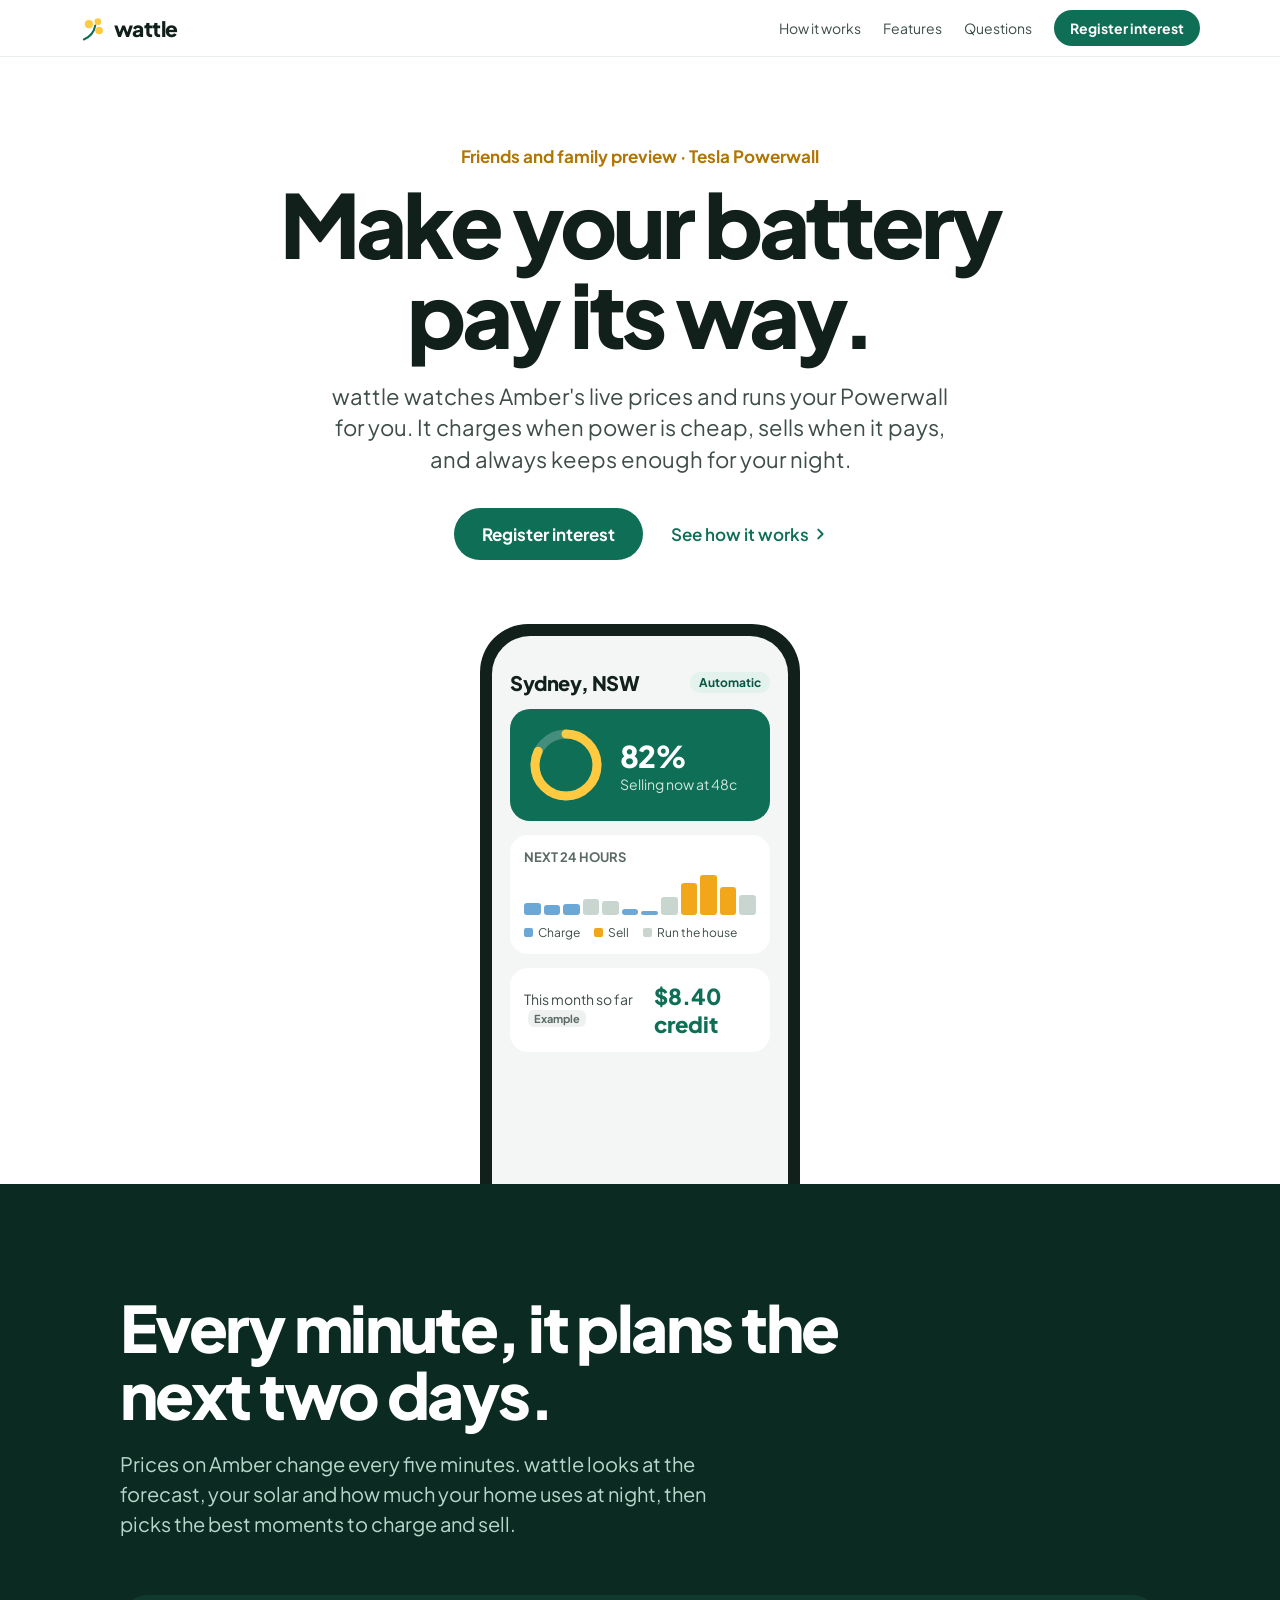
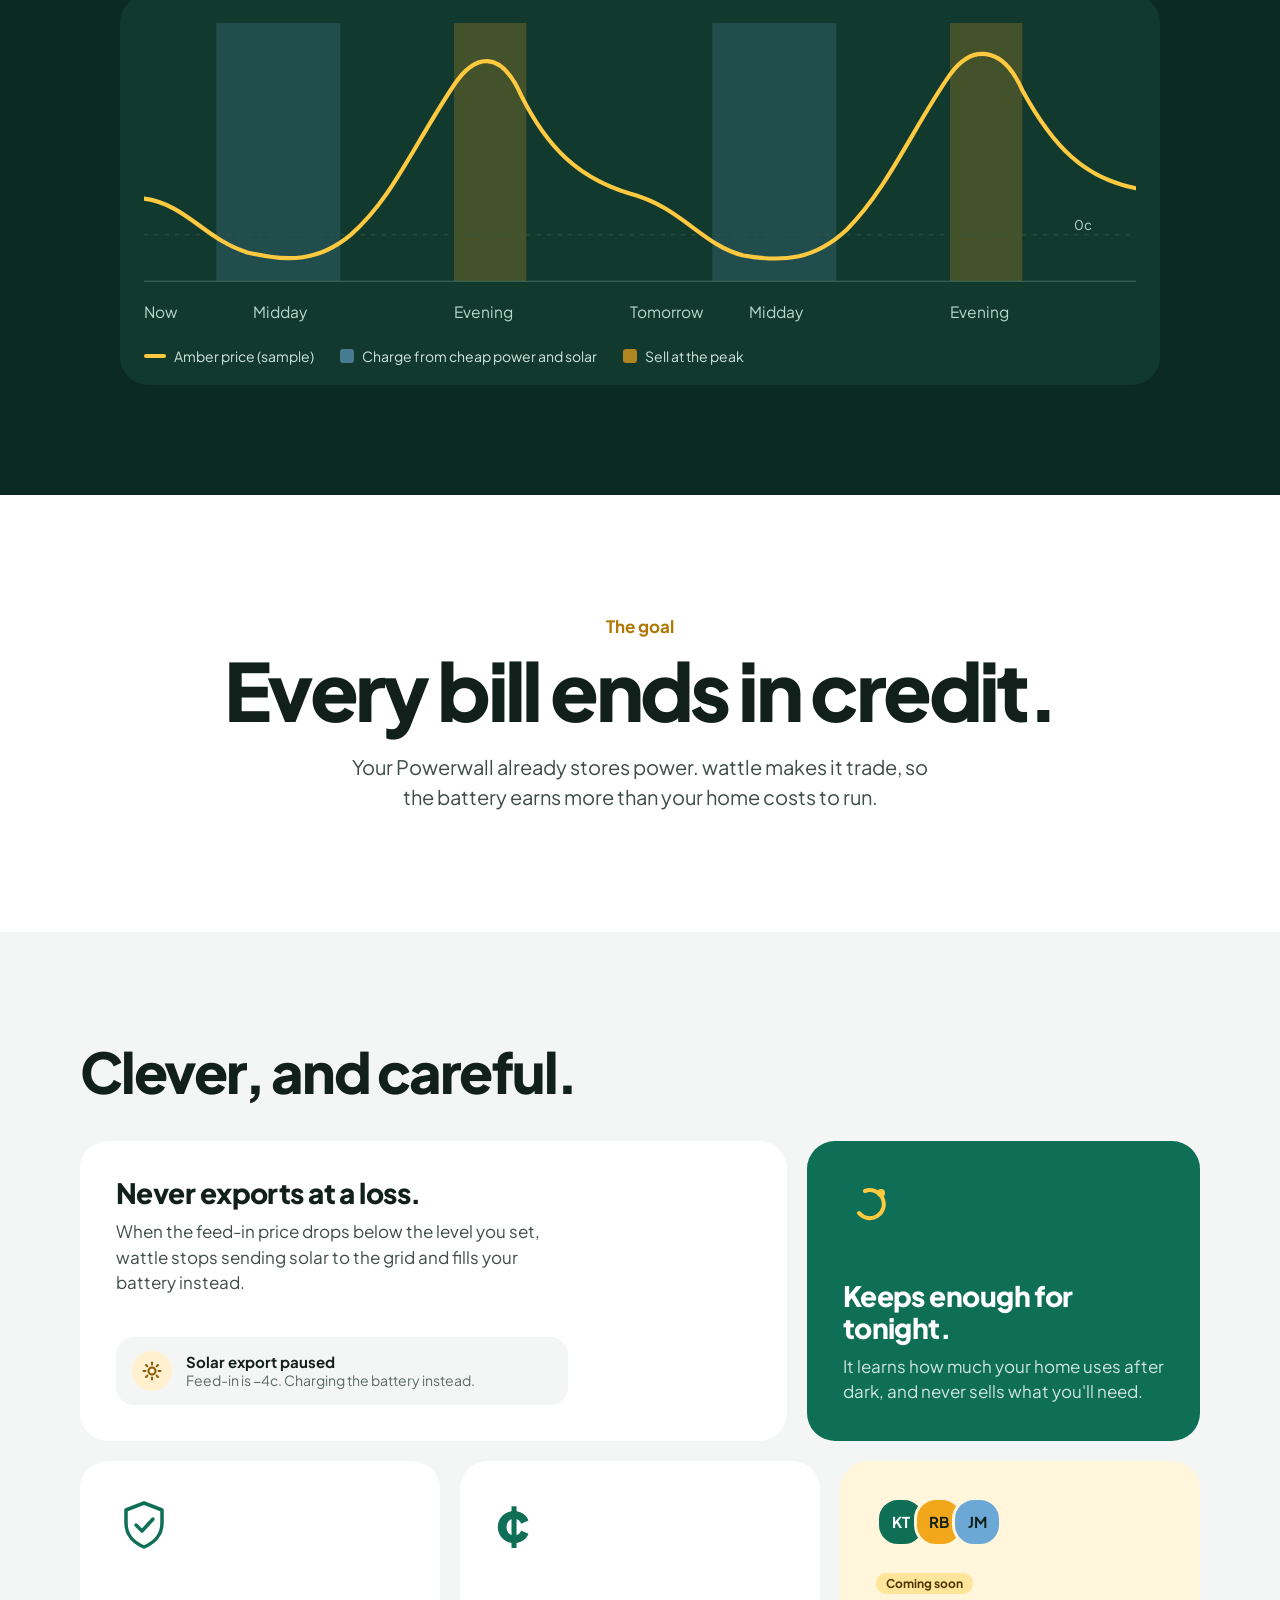
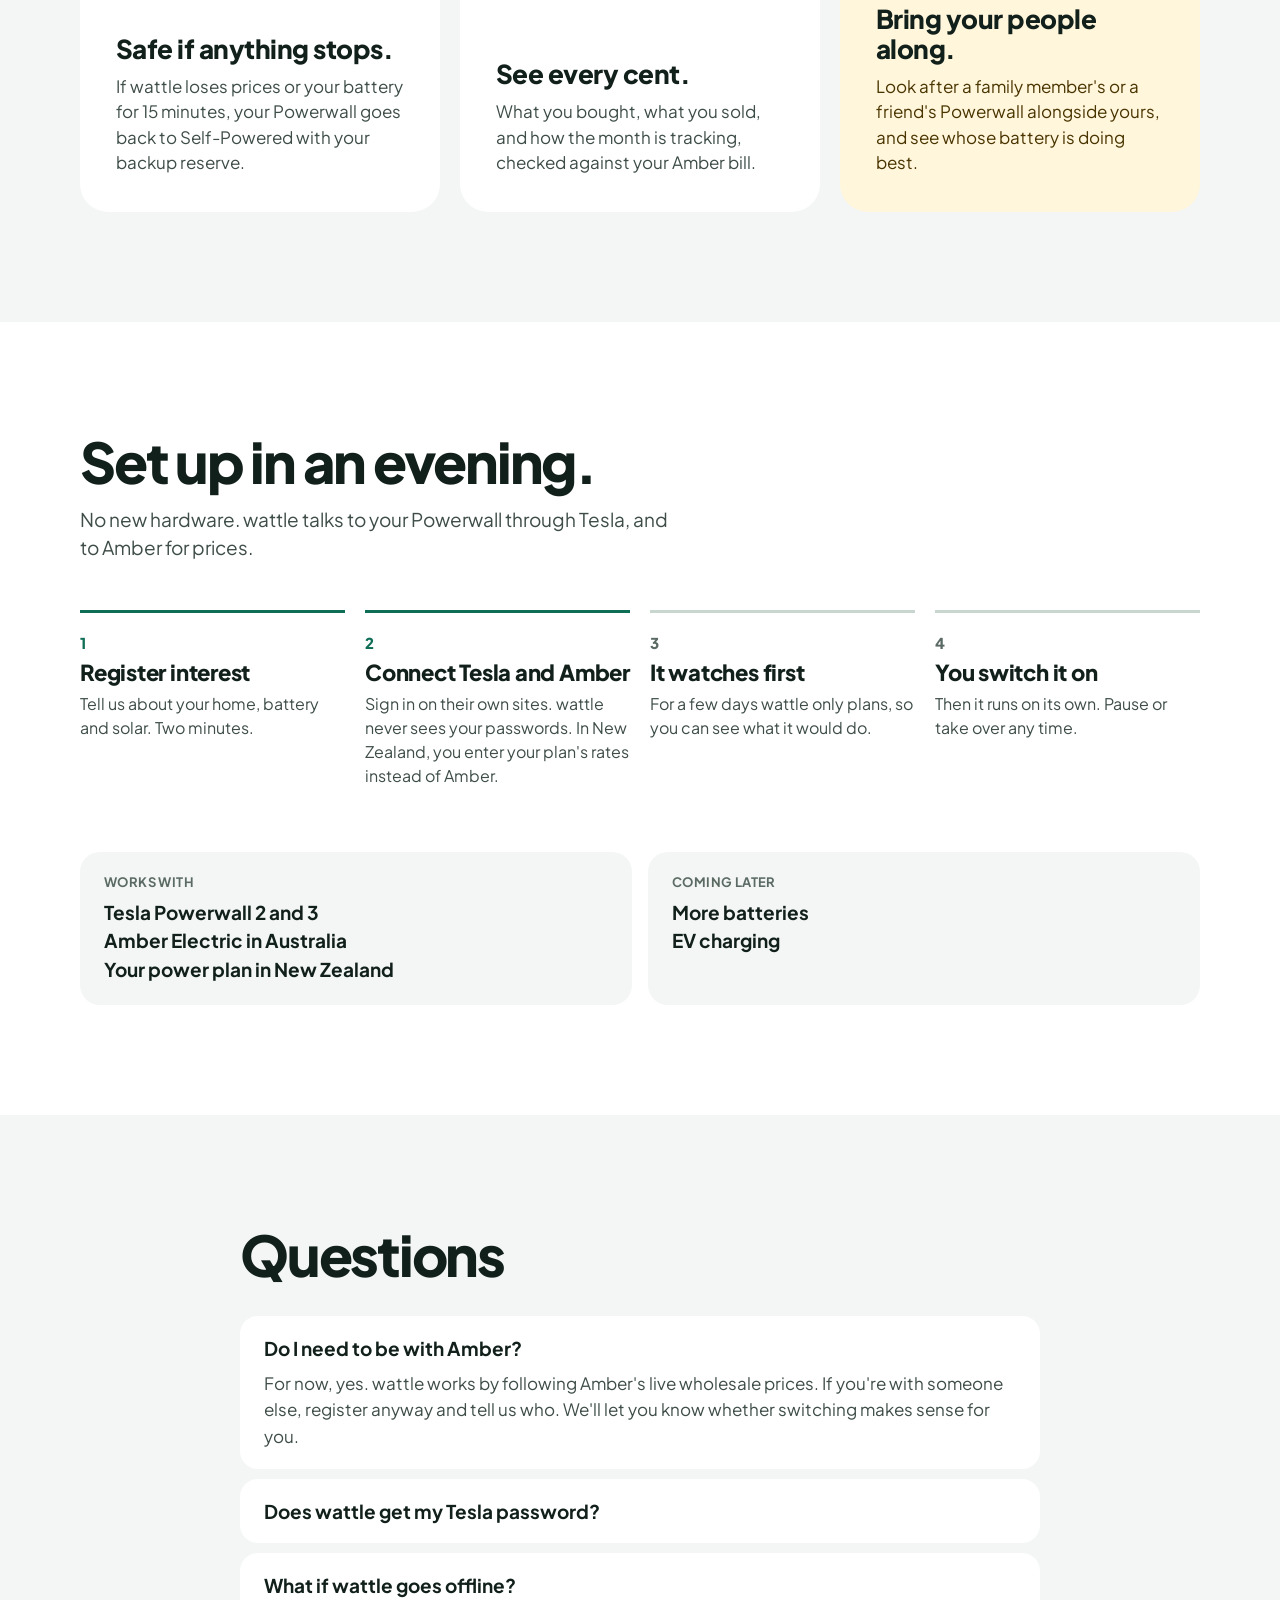
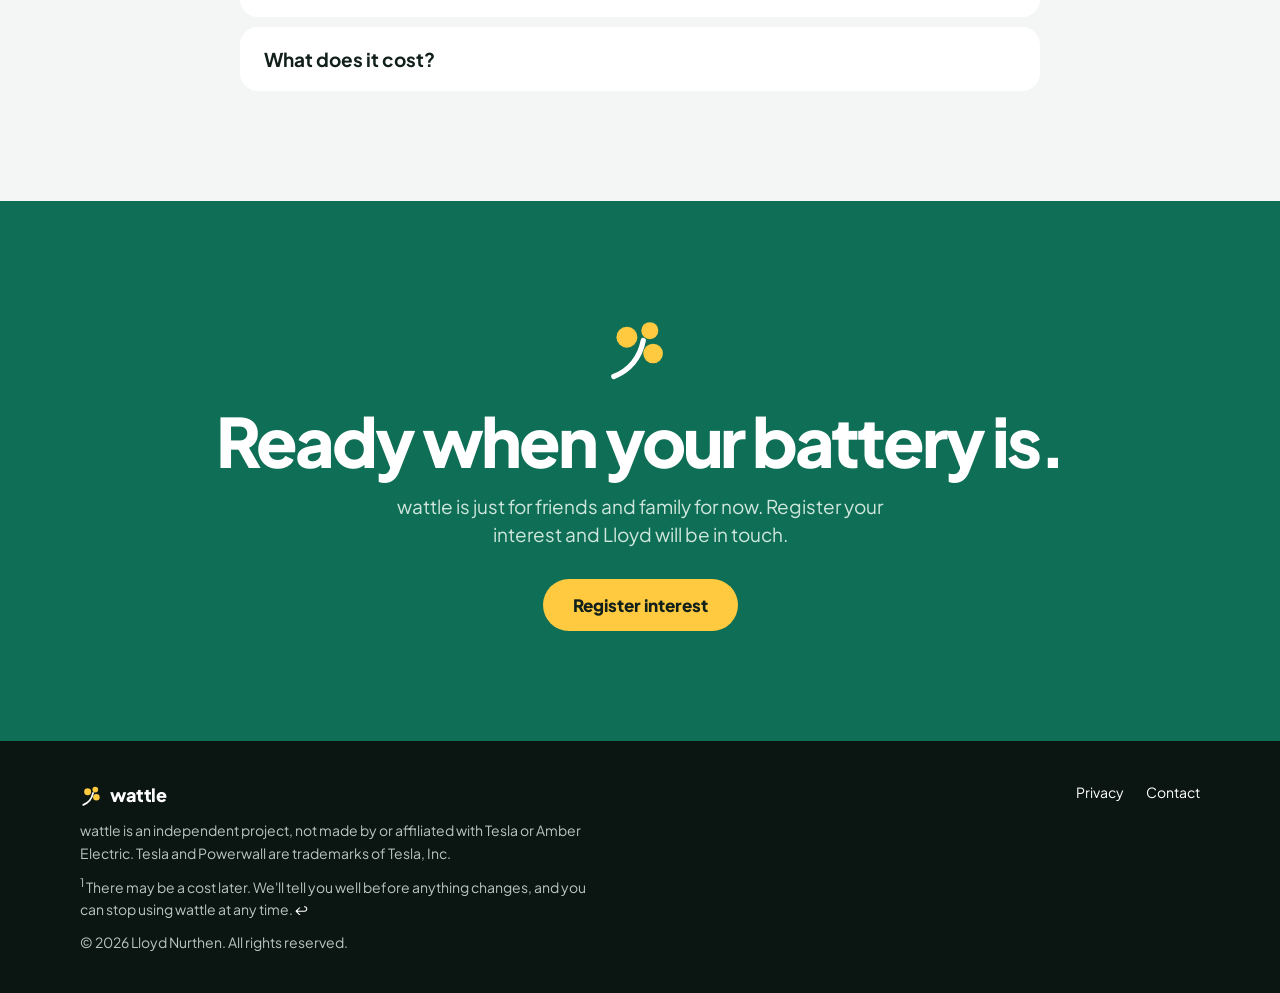
==== index.html @ fff37d6b "Home page: logo and Register interest on one line on phones The section links hide under 640px wide " ====
<!doctype html>
<html lang="en-AU">
<head>
<meta charset="utf-8">
<meta name="viewport" content="width=device-width, initial-scale=1">
<title>wattle: make your battery pay its way</title>
<meta name="description" content="wattle runs your Tesla Powerwall against Amber's live prices: charging when power is cheap, selling when it pays, and keeping enough for your night. Free for friends and family while it's new.">
<meta property="og:title" content="wattle: make your battery pay its way">
<meta property="og:description" content="Runs your Powerwall against Amber's live prices, so every bill ends in credit.">
<meta property="og:url" content="https://wattle.nurthen.au/">
<link rel="icon" href="data:image/svg+xml,%3Csvg xmlns='http://www.w3.org/2000/svg' viewBox='0 0 22 22'%3E%3Ccircle cx='7' cy='8' r='3.2' fill='%23FFC940'/%3E%3Ccircle cx='14' cy='6' r='2.6' fill='%23FFC940'/%3E%3Ccircle cx='15' cy='13' r='3' fill='%23FFC940'/%3E%3Cpath d='M3 20C8 18 11 14 12 9' fill='none' stroke='%230F6E56' stroke-width='1.6' stroke-linecap='round'/%3E%3C/svg%3E">
<link rel="preconnect" href="https://fonts.googleapis.com">
<link href="https://fonts.googleapis.com/css2?family=Plus+Jakarta+Sans:wght@400;500;600;700;800&display=swap" rel="stylesheet">
<style>
  body { margin: 0; }
  a { color: #0F6E56; } a:hover { color: #0A5543; }
  a:focus-visible, summary:focus-visible { outline: 3px solid #9FD3BF; outline-offset: 2px; }
  summary { cursor: pointer; list-style: none; }
  summary::-webkit-details-marker { display: none; }
  html { scroll-behavior: smooth; }
  /* Phones: logo and the button on one line; the section links are on the page anyway. */
  @media (max-width: 640px) { .navlink { display: none; } }
</style>
</head>
<body>
<div style="width: 100%; background: #FFFFFF; color: #12201B; font-family: 'Plus Jakarta Sans', system-ui, sans-serif">

  <nav aria-label="Main" style="background: rgba(255,255,255,0.92); border-bottom: 1px solid #E8EEEB">
    <div style="max-width: 1120px; margin: 0 auto; padding: 0 24px; min-height: 56px; display: flex; align-items: center; justify-content: space-between; gap: 8px 24px">
      <a href="#top" style="display: flex; align-items: center; gap: 6px; text-decoration: none; color: #12201B">
        <svg aria-hidden="true" width="28" height="28" viewBox="0 0 22 22"><circle cx="7" cy="8" r="3.2" fill="#FFC940"/><circle cx="14" cy="6" r="2.6" fill="#FFC940"/><circle cx="15" cy="13" r="3" fill="#FFC940"/><path d="M3 20C8 18 11 14 12 9" fill="none" stroke="#0F6E56" stroke-width="1.6" stroke-linecap="round"/></svg>
        <span style="font-size: 21px; font-weight: 800; letter-spacing: -0.6px">wattle</span>
      </a>
      <div style="display: flex; align-items: center; gap: 4px 22px; font-size: 14px">
        <a class="navlink" href="#how" style="color: #3E4D47; text-decoration: none; padding: 12px 0">How it works</a>
        <a class="navlink" href="#features" style="color: #3E4D47; text-decoration: none; padding: 12px 0">Features</a>
        <a class="navlink" href="#faq" style="color: #3E4D47; text-decoration: none; padding: 12px 0">Questions</a>
        <a href="/register/" style="background: #0F6E56; color: #FFFFFF; text-decoration: none; font-weight: 700; border-radius: 18px; padding: 9px 16px; white-space: nowrap">Register interest</a>
      </div>
    </div>
  </nav>

  <section id="top" style="padding: 88px 24px 0; text-align: center; overflow: hidden; background: #FFFFFF">
    <div style="max-width: 900px; margin: 0 auto">
      <div style="font-size: 17px; font-weight: 700; color: #B07600">Friends and family preview · Tesla Powerwall</div>
      <h1 style="margin: 12px 0 0; font-size: clamp(44px, 8vw, 88px); line-height: 1.02; font-weight: 800; letter-spacing: -0.045em">Make your battery<br>pay its way.</h1>
      <p style="margin: 22px auto 0; max-width: 640px; font-size: clamp(18px, 2.2vw, 22px); line-height: 1.45; color: #3E4D47">wattle watches Amber's live prices and runs your Powerwall for you. It charges when power is cheap, sells when it pays, and always keeps enough for your night.</p>
      <div style="display: flex; justify-content: center; align-items: center; gap: 12px 28px; flex-wrap: wrap; margin-top: 32px">
        <a href="/register/" style="background: #0F6E56; color: #FFFFFF; text-decoration: none; font-weight: 700; font-size: 17px; border-radius: 26px; padding: 15px 28px">Register interest</a>
        <a href="#how" style="font-size: 17px; font-weight: 600; text-decoration: none; display: flex; align-items: center; gap: 4px; padding: 12px 0">See how it works <svg aria-hidden="true" width="14" height="14" viewBox="0 0 16 16" fill="none" stroke="currentColor" stroke-width="2.2" stroke-linecap="round" stroke-linejoin="round"><path d="M6 3l5 5-5 5"></path></svg></a>
      </div>
    </div>

    <div style="display: flex; justify-content: center; margin-top: 64px">
      <div style="width: 320px; max-width: 86vw; height: 560px; border-radius: 48px 48px 0 0; background: #12201B; padding: 12px 12px 0; box-sizing: border-box">
        <div style="height: 100%; border-radius: 38px 38px 0 0; background: #F3F6F4; padding: 34px 18px 0; box-sizing: border-box; display: flex; flex-direction: column; gap: 14px; text-align: left; overflow: hidden">
          <div style="display: flex; justify-content: space-between; align-items: center">
            <div style="font-size: 20px; font-weight: 800; letter-spacing: -0.4px">Sydney, NSW</div>
            <div style="font-size: 12px; font-weight: 700; color: #0A5543; background: #E3F2EC; border-radius: 10px; padding: 3px 9px">Automatic</div>
          </div>
          <div style="background: #0F6E56; color: #FFFFFF; border-radius: 20px; padding: 18px; display: flex; align-items: center; gap: 16px">
            <svg aria-hidden="true" width="76" height="76" viewBox="0 0 76 76"><circle cx="38" cy="38" r="31" fill="none" stroke="rgba(255,255,255,0.22)" stroke-width="9"></circle><circle cx="38" cy="38" r="31" fill="none" stroke="#FFC940" stroke-width="9" stroke-linecap="round" stroke-dasharray="160 195" transform="rotate(-90 38 38)"></circle></svg>
            <div>
              <div style="font-size: 30px; font-weight: 800; letter-spacing: -0.8px">82%</div>
              <div style="font-size: 14px; color: #CFE6DC">Selling now at 48c</div>
            </div>
          </div>
          <div style="background: #FFFFFF; border-radius: 18px; padding: 14px">
            <div style="font-size: 13px; font-weight: 700; color: #5B6B64">NEXT 24 HOURS</div>
            <div style="display: flex; gap: 3px; margin-top: 10px; height: 40px; align-items: flex-end">
              <div style="flex: 1; height: 30%; background: #6BA8D6; border-radius: 3px"></div><div style="flex: 1; height: 25%; background: #6BA8D6; border-radius: 3px"></div><div style="flex: 1; height: 28%; background: #6BA8D6; border-radius: 3px"></div><div style="flex: 1; height: 40%; background: #C9D6D0; border-radius: 3px"></div><div style="flex: 1; height: 35%; background: #C9D6D0; border-radius: 3px"></div><div style="flex: 1; height: 15%; background: #6BA8D6; border-radius: 3px"></div><div style="flex: 1; height: 10%; background: #6BA8D6; border-radius: 3px"></div><div style="flex: 1; height: 45%; background: #C9D6D0; border-radius: 3px"></div><div style="flex: 1; height: 80%; background: #F2A71B; border-radius: 3px"></div><div style="flex: 1; height: 100%; background: #F2A71B; border-radius: 3px"></div><div style="flex: 1; height: 70%; background: #F2A71B; border-radius: 3px"></div><div style="flex: 1; height: 50%; background: #C9D6D0; border-radius: 3px"></div>
            </div>
            <div style="display: flex; gap: 14px; margin-top: 10px; font-size: 12px; color: #3E4D47">
              <div style="display: flex; align-items: center; gap: 5px"><div style="width: 9px; height: 9px; border-radius: 2px; background: #6BA8D6"></div>Charge</div>
              <div style="display: flex; align-items: center; gap: 5px"><div style="width: 9px; height: 9px; border-radius: 2px; background: #F2A71B"></div>Sell</div>
              <div style="display: flex; align-items: center; gap: 5px"><div style="width: 9px; height: 9px; border-radius: 2px; background: #C9D6D0"></div>Run the house</div>
            </div>
          </div>
          <div style="background: #FFFFFF; border-radius: 18px; padding: 14px; display: flex; justify-content: space-between; align-items: baseline">
            <div style="font-size: 14px; color: #3E4D47">This month so far <span style="font-size: 11px; font-weight: 700; color: #5B6B64; background: #EEF1F0; border-radius: 6px; padding: 2px 6px; margin-left: 4px">Example</span></div>
            <div style="font-size: 22px; font-weight: 800; color: #0F6E56">$8.40 credit</div>
          </div>
        </div>
      </div>
    </div>
  </section>

  <section style="background: #0B2B22; color: #FFFFFF; padding: 110px 24px">
    <div style="max-width: 1040px; margin: 0 auto">
      <h2 style="margin: 0; font-size: clamp(36px, 5.5vw, 64px); line-height: 1.05; font-weight: 800; letter-spacing: -0.04em; max-width: 760px">Every minute, it plans the next two days.</h2>
      <p style="margin: 20px 0 0; max-width: 620px; font-size: 20px; line-height: 1.5; color: #B9D6CA">Prices on Amber change every five minutes. wattle looks at the forecast, your solar and how much your home uses at night, then picks the best moments to charge and sell.</p>
      <div style="margin-top: 56px; background: #12392E; border-radius: 28px; padding: 28px 24px 20px">
        <svg role="img" aria-label="Sample price forecast over two days, with charging when prices are low around midday and selling in the evening peaks" viewBox="0 0 960 300" width="100%" style="display: block">
          <rect x="70" y="0" width="120" height="250" fill="#6BA8D6" opacity="0.18"></rect>
          <rect x="550" y="0" width="120" height="250" fill="#6BA8D6" opacity="0.18"></rect>
          <rect x="300" y="0" width="70" height="250" fill="#F2A71B" opacity="0.22"></rect>
          <rect x="780" y="0" width="70" height="250" fill="#F2A71B" opacity="0.22"></rect>
          <line x1="0" y1="250" x2="960" y2="250" stroke="#3F6B5C" stroke-width="1"></line>
          <line x1="0" y1="205" x2="960" y2="205" stroke="#2C5446" stroke-width="1" stroke-dasharray="4 6"></line>
          <path d="M0 170 C40 175 60 210 100 222 C140 232 170 230 200 205 C240 170 260 120 300 60 C320 30 345 25 365 70 C390 120 420 150 470 165 C520 178 540 215 580 225 C620 232 650 228 680 200 C720 160 745 100 780 50 C800 22 830 20 850 65 C880 120 910 150 960 160" fill="none" stroke="#FFC940" stroke-width="4" stroke-linecap="round"></path>
          <text x="0" y="285" fill="#B9D6CA" font-size="15" font-family="Plus Jakarta Sans, sans-serif">Now</text>
          <text x="105" y="285" fill="#B9D6CA" font-size="15" font-family="Plus Jakarta Sans, sans-serif">Midday</text>
          <text x="300" y="285" fill="#B9D6CA" font-size="15" font-family="Plus Jakarta Sans, sans-serif">Evening</text>
          <text x="470" y="285" fill="#B9D6CA" font-size="15" font-family="Plus Jakarta Sans, sans-serif">Tomorrow</text>
          <text x="585" y="285" fill="#B9D6CA" font-size="15" font-family="Plus Jakarta Sans, sans-serif">Midday</text>
          <text x="780" y="285" fill="#B9D6CA" font-size="15" font-family="Plus Jakarta Sans, sans-serif">Evening</text>
          <text x="900" y="200" fill="#B9D6CA" font-size="13" font-family="Plus Jakarta Sans, sans-serif">0c</text>
        </svg>
        <div style="display: flex; gap: 10px 26px; flex-wrap: wrap; margin-top: 14px; font-size: 14px; color: #CFE6DC">
          <div style="display: flex; align-items: center; gap: 8px"><div style="width: 22px; height: 4px; border-radius: 2px; background: #FFC940"></div>Amber price (sample)</div>
          <div style="display: flex; align-items: center; gap: 8px"><div style="width: 14px; height: 14px; border-radius: 3px; background: #6BA8D6; opacity: 0.6"></div>Charge from cheap power and solar</div>
          <div style="display: flex; align-items: center; gap: 8px"><div style="width: 14px; height: 14px; border-radius: 3px; background: #F2A71B; opacity: 0.7"></div>Sell at the peak</div>
        </div>
      </div>
    </div>
  </section>

  <section style="padding: 120px 24px; text-align: center; background: #FFFFFF">
    <div style="max-width: 860px; margin: 0 auto">
      <div style="font-size: 17px; font-weight: 700; color: #B07600">The goal</div>
      <h2 style="margin: 12px 0 0; font-size: clamp(40px, 7vw, 80px); line-height: 1.02; font-weight: 800; letter-spacing: -0.045em">Every bill ends in credit.</h2>
      <p style="margin: 22px auto 0; max-width: 600px; font-size: 20px; line-height: 1.5; color: #3E4D47">Your Powerwall already stores power. wattle makes it trade, so the battery earns more than your home costs to run.</p>
    </div>
  </section>

  <section id="features" style="background: #F3F6F4; padding: 110px 24px">
    <div style="max-width: 1120px; margin: 0 auto">
      <h2 style="margin: 0 0 40px; font-size: clamp(34px, 5vw, 56px); line-height: 1.05; font-weight: 800; letter-spacing: -0.04em">Clever, and careful.</h2>
      <div style="display: flex; flex-wrap: wrap; gap: 20px">

        <div style="flex: 2 1 520px; background: #FFFFFF; border-radius: 28px; padding: 36px; min-height: 300px; box-sizing: border-box; display: flex; flex-direction: column; justify-content: space-between; gap: 24px">
          <div>
            <h3 style="margin: 0; font-size: 28px; line-height: 1.15; font-weight: 800; letter-spacing: -0.02em">Never exports at a loss.</h3>
            <p style="margin: 10px 0 0; font-size: 17px; line-height: 1.5; color: #3E4D47; max-width: 460px">When the feed-in price drops below the level you set, wattle stops sending solar to the grid and fills your battery instead.</p>
          </div>
          <div style="display: flex; align-items: center; gap: 14px; background: #F3F6F4; border-radius: 18px; padding: 14px 16px; max-width: 420px">
            <div style="width: 40px; height: 40px; border-radius: 20px; background: #FFF1CF; display: flex; align-items: center; justify-content: center; flex: 0 0 auto"><svg aria-hidden="true" width="20" height="20" viewBox="0 0 20 20" fill="none" stroke="#8A5A00" stroke-width="2" stroke-linecap="round"><circle cx="10" cy="10" r="3.5"></circle><path d="M10 1.5v2M10 16.5v2M1.5 10h2M16.5 10h2M4 4l1.4 1.4M14.6 14.6L16 16M4 16l1.4-1.4M14.6 5.4L16 4"></path></svg></div>
            <div><div style="font-size: 15px; font-weight: 700">Solar export paused</div><div style="font-size: 14px; color: #5B6B64">Feed-in is −4c. Charging the battery instead.</div></div>
          </div>
        </div>

        <div style="flex: 1 1 300px; background: #0F6E56; color: #FFFFFF; border-radius: 28px; padding: 36px; min-height: 300px; box-sizing: border-box; display: flex; flex-direction: column; justify-content: space-between; gap: 24px">
          <svg aria-hidden="true" width="56" height="56" viewBox="0 0 56 56" fill="none"><path d="M16 36a14 14 0 1 0 6-22" stroke="#FFC940" stroke-width="4" stroke-linecap="round"></path><circle cx="38" cy="16" r="4" fill="#FFC940"></circle></svg>
          <div>
            <h3 style="margin: 0; font-size: 28px; line-height: 1.15; font-weight: 800; letter-spacing: -0.02em">Keeps enough for tonight.</h3>
            <p style="margin: 10px 0 0; font-size: 17px; line-height: 1.5; color: #CFE6DC">It learns how much your home uses after dark, and never sells what you'll need.</p>
          </div>
        </div>

        <div style="flex: 1 1 300px; background: #FFFFFF; border-radius: 28px; padding: 36px; min-height: 280px; box-sizing: border-box; display: flex; flex-direction: column; justify-content: space-between; gap: 24px">
          <svg aria-hidden="true" width="56" height="56" viewBox="0 0 56 56" fill="none" stroke="#0F6E56" stroke-width="3.5" stroke-linecap="round" stroke-linejoin="round"><path d="M28 6l18 7v13c0 12-8 20-18 24C18 46 10 38 10 26V13z"></path><path d="M20 28l6 6 11-12"></path></svg>
          <div>
            <h3 style="margin: 0; font-size: 26px; line-height: 1.15; font-weight: 800; letter-spacing: -0.02em">Safe if anything stops.</h3>
            <p style="margin: 10px 0 0; font-size: 17px; line-height: 1.5; color: #3E4D47">If wattle loses prices or your battery for 15 minutes, your Powerwall goes back to Self-Powered with your backup reserve.</p>
          </div>
        </div>

        <div style="flex: 1 1 300px; background: #FFFFFF; border-radius: 28px; padding: 36px; min-height: 280px; box-sizing: border-box; display: flex; flex-direction: column; justify-content: space-between; gap: 24px">
          <div style="font-size: 56px; line-height: 1; font-weight: 800; letter-spacing: -0.04em; color: #0F6E56">¢</div>
          <div>
            <h3 style="margin: 0; font-size: 26px; line-height: 1.15; font-weight: 800; letter-spacing: -0.02em">See every cent.</h3>
            <p style="margin: 10px 0 0; font-size: 17px; line-height: 1.5; color: #3E4D47">What you bought, what you sold, and how the month is tracking, checked against your Amber bill.</p>
          </div>
        </div>

        <div style="flex: 1 1 300px; background: #FFF6DC; border-radius: 28px; padding: 36px; min-height: 280px; box-sizing: border-box; display: flex; flex-direction: column; justify-content: space-between; gap: 24px">
          <div style="display: flex">
            <div style="width: 44px; height: 44px; border-radius: 22px; background: #0F6E56; color: #FFFFFF; display: flex; align-items: center; justify-content: center; font-size: 15px; font-weight: 700; border: 3px solid #FFF6DC">KT</div>
            <div style="width: 44px; height: 44px; border-radius: 22px; background: #F2A71B; color: #12201B; display: flex; align-items: center; justify-content: center; font-size: 15px; font-weight: 700; border: 3px solid #FFF6DC; margin-left: -12px">RB</div>
            <div style="width: 44px; height: 44px; border-radius: 22px; background: #6BA8D6; color: #12201B; display: flex; align-items: center; justify-content: center; font-size: 15px; font-weight: 700; border: 3px solid #FFF6DC; margin-left: -12px">JM</div>
          </div>
          <div>
            <div style="display: inline-block; font-size: 12px; font-weight: 700; color: #4A3500; background: #FFE59A; border-radius: 10px; padding: 3px 10px; margin-bottom: 10px">Coming soon</div>
            <h3 style="margin: 0; font-size: 26px; line-height: 1.15; font-weight: 800; letter-spacing: -0.02em">Bring your people along.</h3>
            <p style="margin: 10px 0 0; font-size: 17px; line-height: 1.5; color: #4A3500">Look after a family member's or a friend's Powerwall alongside yours, and see whose battery is doing best.</p>
          </div>
        </div>
      </div>
    </div>
  </section>

  <section id="how" style="background: #FFFFFF; padding: 110px 24px">
    <div style="max-width: 1120px; margin: 0 auto">
      <h2 style="margin: 0; font-size: clamp(34px, 5vw, 56px); line-height: 1.05; font-weight: 800; letter-spacing: -0.04em">Set up in an evening.</h2>
      <p style="margin: 14px 0 0; max-width: 600px; font-size: 19px; line-height: 1.5; color: #3E4D47">No new hardware. wattle talks to your Powerwall through Tesla, and to Amber for prices.</p>
      <ol style="list-style: none; margin: 48px 0 0; padding: 0; display: flex; flex-wrap: wrap; gap: 20px">
        <li style="flex: 1 1 240px; border-top: 3px solid #0F6E56; padding-top: 20px">
          <div style="font-size: 15px; font-weight: 800; color: #0F6E56">1</div>
          <div style="font-size: 22px; font-weight: 800; margin-top: 6px; letter-spacing: -0.01em">Register interest</div>
          <div style="font-size: 16px; line-height: 1.5; color: #3E4D47; margin-top: 6px">Tell us about your home, battery and solar. Two minutes.</div>
        </li>
        <li style="flex: 1 1 240px; border-top: 3px solid #0F6E56; padding-top: 20px">
          <div style="font-size: 15px; font-weight: 800; color: #0F6E56">2</div>
          <div style="font-size: 22px; font-weight: 800; margin-top: 6px; letter-spacing: -0.01em">Connect Tesla and Amber</div>
          <div style="font-size: 16px; line-height: 1.5; color: #3E4D47; margin-top: 6px">Sign in on their own sites. wattle never sees your passwords. In New Zealand, you enter your plan's rates instead of Amber.</div>
        </li>
        <li style="flex: 1 1 240px; border-top: 3px solid #C9D6D0; padding-top: 20px">
          <div style="font-size: 15px; font-weight: 800; color: #5B6B64">3</div>
          <div style="font-size: 22px; font-weight: 800; margin-top: 6px; letter-spacing: -0.01em">It watches first</div>
          <div style="font-size: 16px; line-height: 1.5; color: #3E4D47; margin-top: 6px">For a few days wattle only plans, so you can see what it would do.</div>
        </li>
        <li style="flex: 1 1 240px; border-top: 3px solid #C9D6D0; padding-top: 20px">
          <div style="font-size: 15px; font-weight: 800; color: #5B6B64">4</div>
          <div style="font-size: 22px; font-weight: 800; margin-top: 6px; letter-spacing: -0.01em">You switch it on</div>
          <div style="font-size: 16px; line-height: 1.5; color: #3E4D47; margin-top: 6px">Then it runs on its own. Pause or take over any time.</div>
        </li>
      </ol>

      <div style="display: flex; flex-wrap: wrap; gap: 16px; margin-top: 64px">
        <div style="flex: 1 1 300px; background: #F3F6F4; border-radius: 20px; padding: 22px 24px">
          <div style="font-size: 13px; font-weight: 700; color: #5B6B64; letter-spacing: 0.4px">WORKS WITH</div>
          <div style="font-size: 19px; font-weight: 700; margin-top: 8px; line-height: 1.5">Tesla Powerwall 2 and 3<br>Amber Electric in Australia<br>Your power plan in New Zealand</div>
        </div>
        <div style="flex: 1 1 300px; background: #F3F6F4; border-radius: 20px; padding: 22px 24px">
          <div style="font-size: 13px; font-weight: 700; color: #5B6B64; letter-spacing: 0.4px">COMING LATER</div>
          <div style="font-size: 19px; font-weight: 700; margin-top: 8px; line-height: 1.5">More batteries<br>EV charging</div>
        </div>
      </div>
    </div>
  </section>

  <section id="faq" style="background: #F3F6F4; padding: 110px 24px">
    <div style="max-width: 800px; margin: 0 auto">
      <h2 style="margin: 0 0 32px; font-size: clamp(34px, 5vw, 56px); line-height: 1.05; font-weight: 800; letter-spacing: -0.04em">Questions</h2>
      <div style="display: flex; flex-direction: column; gap: 10px">
        <details open style="background: #FFFFFF; border-radius: 18px; padding: 20px 24px">
          <summary style="font-size: 19px; font-weight: 700">Do I need to be with Amber?</summary>
          <p style="margin: 10px 0 0; font-size: 17px; line-height: 1.55; color: #3E4D47">For now, yes. wattle works by following Amber's live wholesale prices. If you're with someone else, register anyway and tell us who. We'll let you know whether switching makes sense for you.</p>
        </details>
        <details style="background: #FFFFFF; border-radius: 18px; padding: 20px 24px">
          <summary style="font-size: 19px; font-weight: 700">Does wattle get my Tesla password?</summary>
          <p style="margin: 10px 0 0; font-size: 17px; line-height: 1.55; color: #3E4D47">No. You sign in on Tesla's own website and Tesla gives wattle permission for your energy products only. You can take it away any time in your Tesla account.</p>
        </details>
        <details style="background: #FFFFFF; border-radius: 18px; padding: 20px 24px">
          <summary style="font-size: 19px; font-weight: 700">What if wattle goes offline?</summary>
          <p style="margin: 10px 0 0; font-size: 17px; line-height: 1.55; color: #3E4D47">Your Powerwall goes back to Self-Powered with your backup reserve, just as it was before wattle.</p>
        </details>
        <details style="background: #FFFFFF; border-radius: 18px; padding: 20px 24px">
          <summary style="font-size: 19px; font-weight: 700">What does it cost?</summary>
          <p style="margin: 10px 0 0; font-size: 17px; line-height: 1.55; color: #3E4D47">Nothing. wattle is free for friends and family while it's new.<a href="#fn-cost" id="fn-cost-ref" aria-label="Footnote 1" style="text-decoration: none; font-weight: 700"><sup>1</sup></a></p>
        </details>
      </div>
    </div>
  </section>

  <section style="background: #0F6E56; color: #FFFFFF; padding: 110px 24px; text-align: center">
    <svg aria-hidden="true" width="72" height="72" viewBox="0 0 22 22"><circle cx="7" cy="8" r="3.2" fill="#FFC940"/><circle cx="14" cy="6" r="2.6" fill="#FFC940"/><circle cx="15" cy="13" r="3" fill="#FFC940"/><path d="M3 20C8 18 11 14 12 9" fill="none" stroke="#FFFFFF" stroke-width="1.6" stroke-linecap="round"/></svg>
    <h2 style="margin: 18px 0 0; font-size: clamp(36px, 6vw, 68px); line-height: 1.04; font-weight: 800; letter-spacing: -0.045em">Ready when your battery is.</h2>
    <p style="margin: 16px auto 0; max-width: 520px; font-size: 19px; line-height: 1.5; color: #CFE6DC">wattle is just for friends and family for now. Register your interest and Lloyd will be in touch.</p>
    <a href="/register/" style="display: inline-block; margin-top: 30px; background: #FFC940; color: #12201B; text-decoration: none; font-weight: 800; font-size: 17px; border-radius: 26px; padding: 15px 30px">Register interest</a>
  </section>

  <footer style="background: #0B1612; color: #B9C5BF; padding: 40px 24px">
    <div style="max-width: 1120px; margin: 0 auto; display: flex; flex-wrap: wrap; justify-content: space-between; gap: 20px; font-size: 14px; line-height: 1.6">
      <div style="display: flex; flex-direction: column; gap: 10px; max-width: 520px">
        <div style="display: flex; align-items: center; gap: 6px; color: #FFFFFF">
          <svg aria-hidden="true" width="24" height="24" viewBox="0 0 22 22"><circle cx="7" cy="8" r="3.2" fill="#FFC940"/><circle cx="14" cy="6" r="2.6" fill="#FFC940"/><circle cx="15" cy="13" r="3" fill="#FFC940"/><path d="M3 20C8 18 11 14 12 9" fill="none" stroke="#FFFFFF" stroke-width="1.6" stroke-linecap="round"/></svg>
          <span style="font-size: 18px; font-weight: 800; letter-spacing: -0.5px">wattle</span>
        </div>
        <div>wattle is an independent project, not made by or affiliated with Tesla or Amber Electric. Tesla and Powerwall are trademarks of Tesla, Inc.</div>
        <div id="fn-cost"><sup>1</sup> There may be a cost later. We'll tell you well before anything changes, and you can stop using wattle at any time. <a href="#fn-cost-ref" aria-label="Back to the question" style="color: #FFFFFF; text-decoration: none">↩</a></div>
        <div>© 2026 Lloyd Nurthen. All rights reserved.</div>
      </div>
      <div style="display: flex; gap: 22px; flex-wrap: wrap">
        <a href="/privacy/" style="color: #FFFFFF; text-decoration: none">Privacy</a>
        <a href="mailto:wattle@nurthen.au" style="color: #FFFFFF; text-decoration: none">Contact</a>
      </div>
    </div>
  </footer>
</div>
</body>
</html>
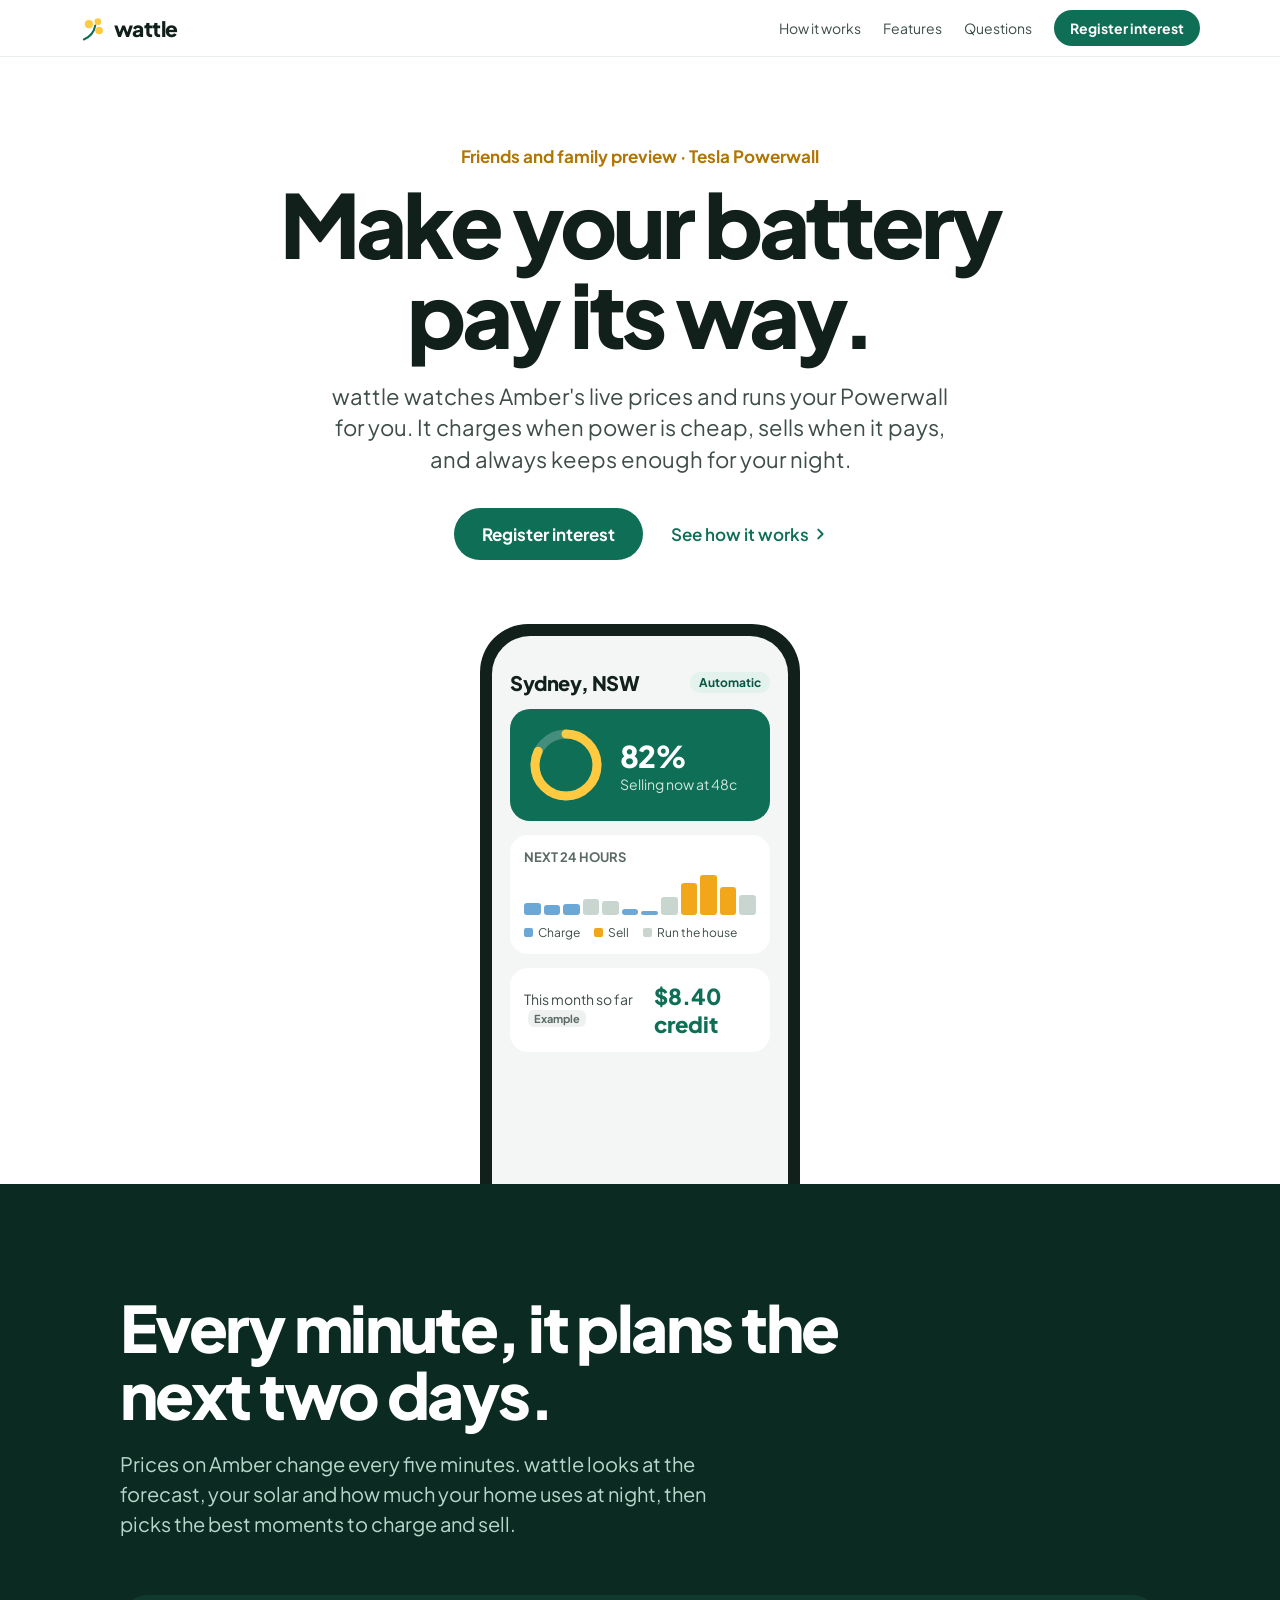
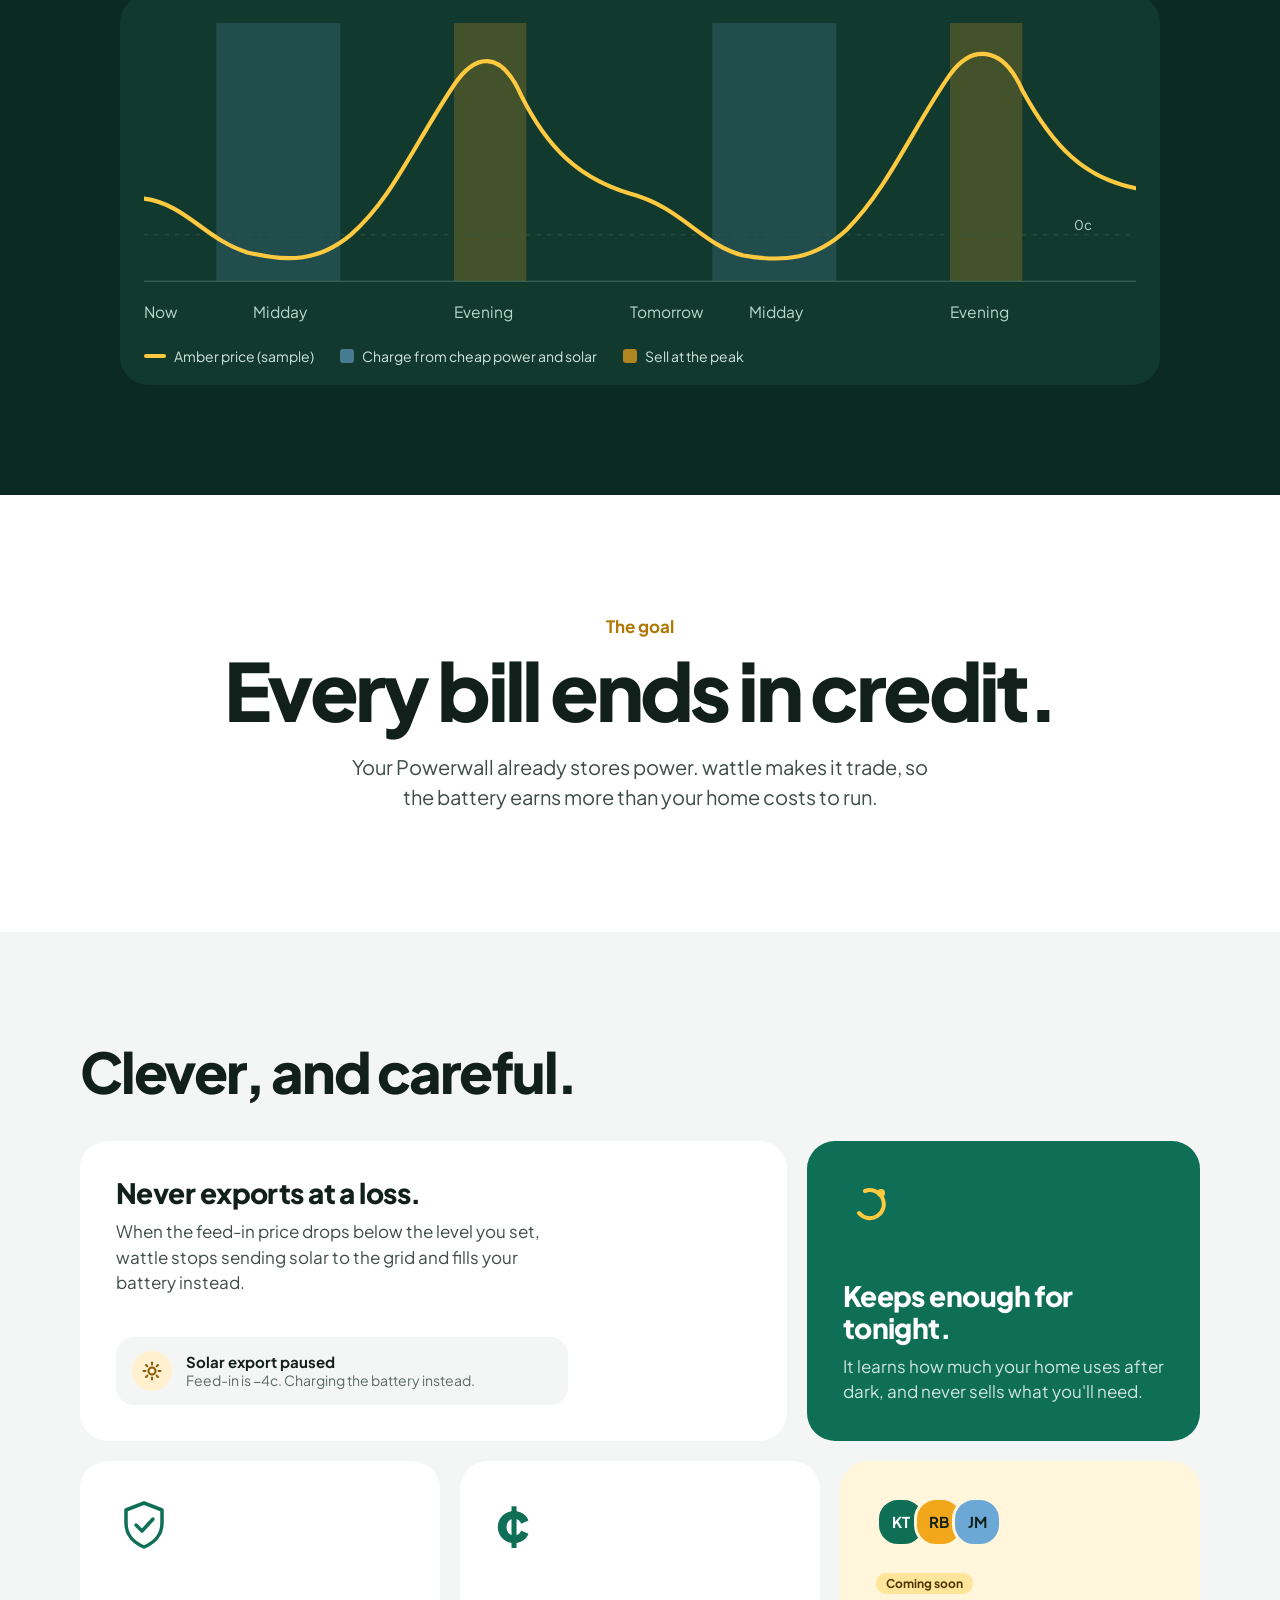
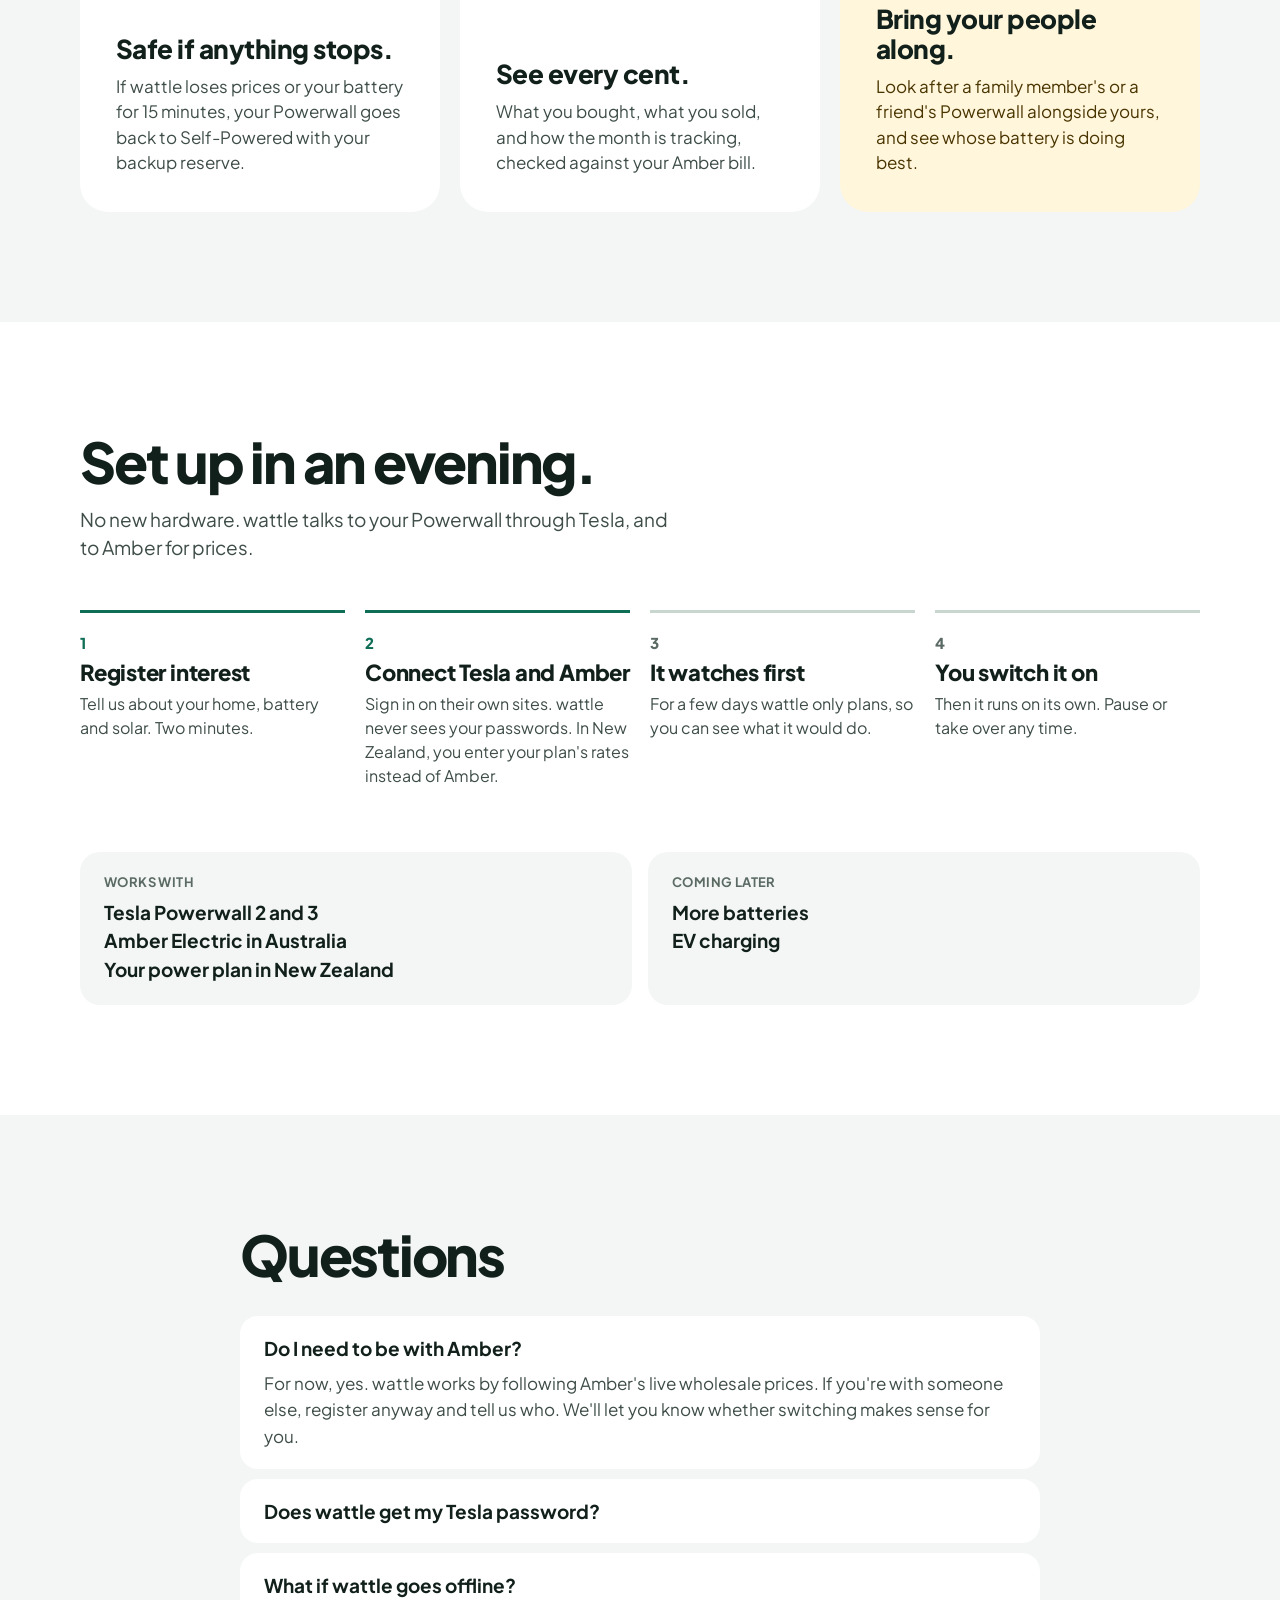
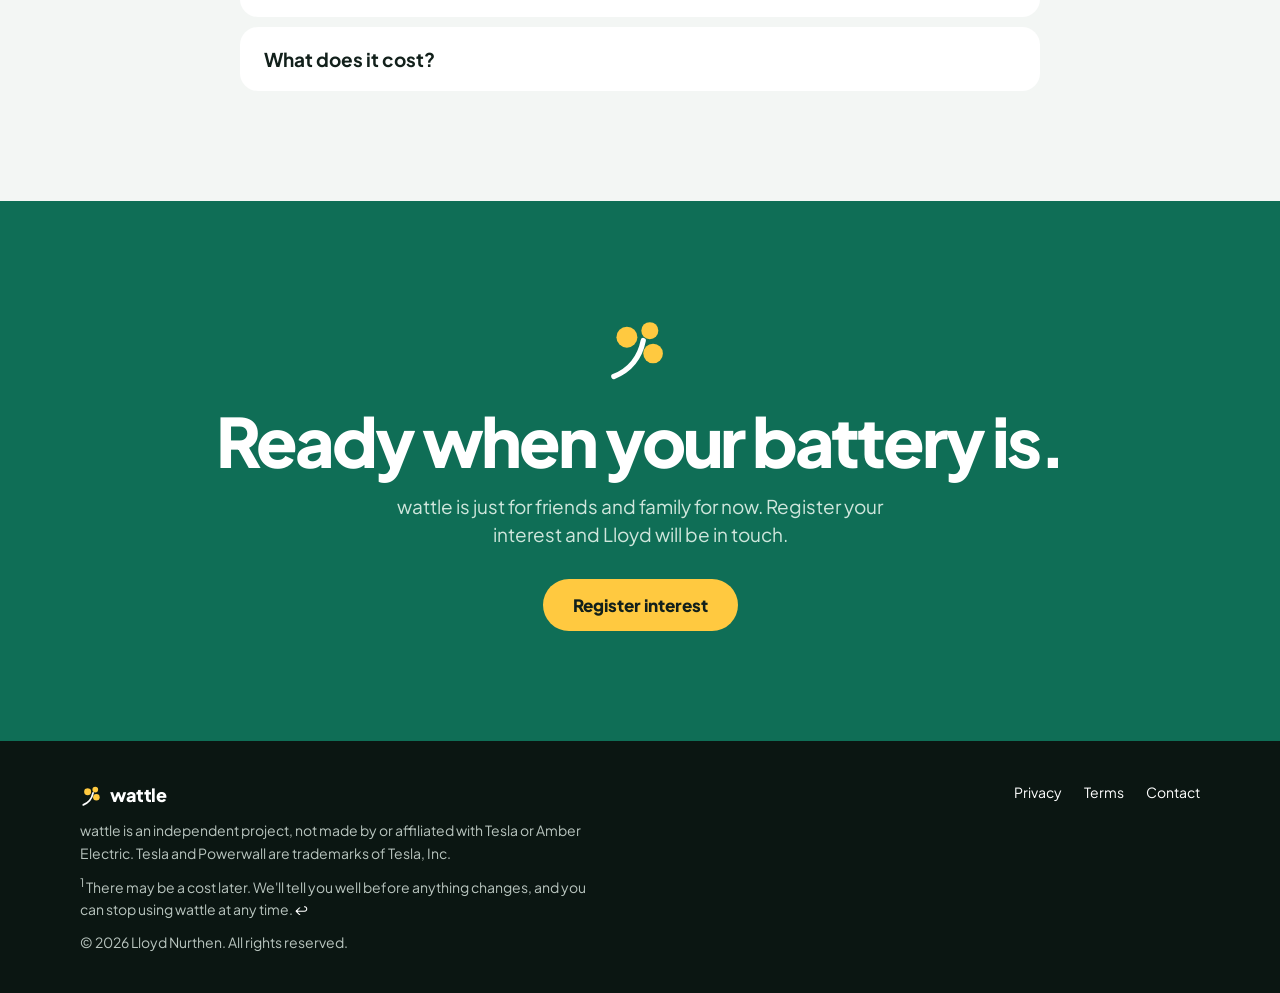
==== commit 18e00578: "Terms of use page, all-rights-reserved licence, privacy section for connected homes (#37) FR-F11, FR" ====
--- a/index.html
+++ b/index.html
@@ -263,6 +263,7 @@
       </div>
       <div style="display: flex; gap: 22px; flex-wrap: wrap">
         <a href="/privacy/" style="color: #FFFFFF; text-decoration: none">Privacy</a>
+        <a href="/terms/" style="color: #FFFFFF; text-decoration: none">Terms</a>
         <a href="mailto:wattle@nurthen.au" style="color: #FFFFFF; text-decoration: none">Contact</a>
       </div>
     </div>
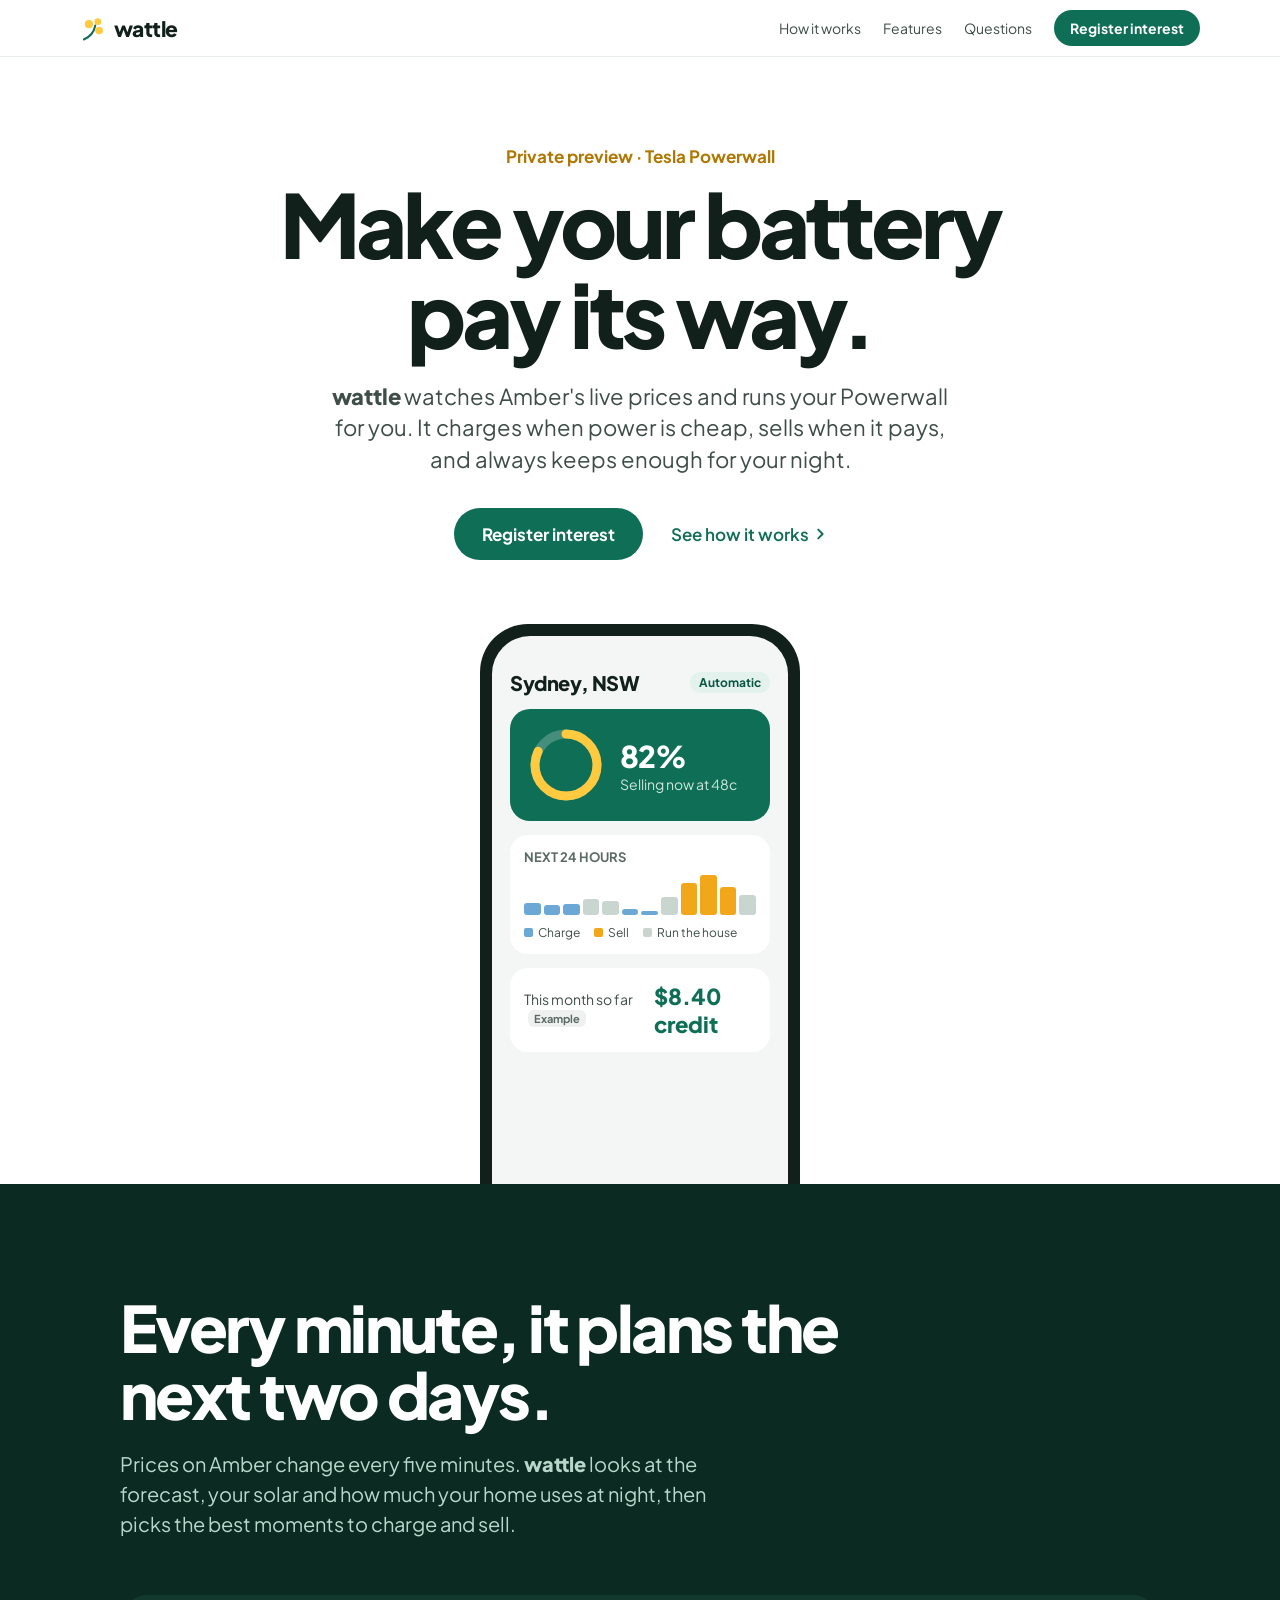
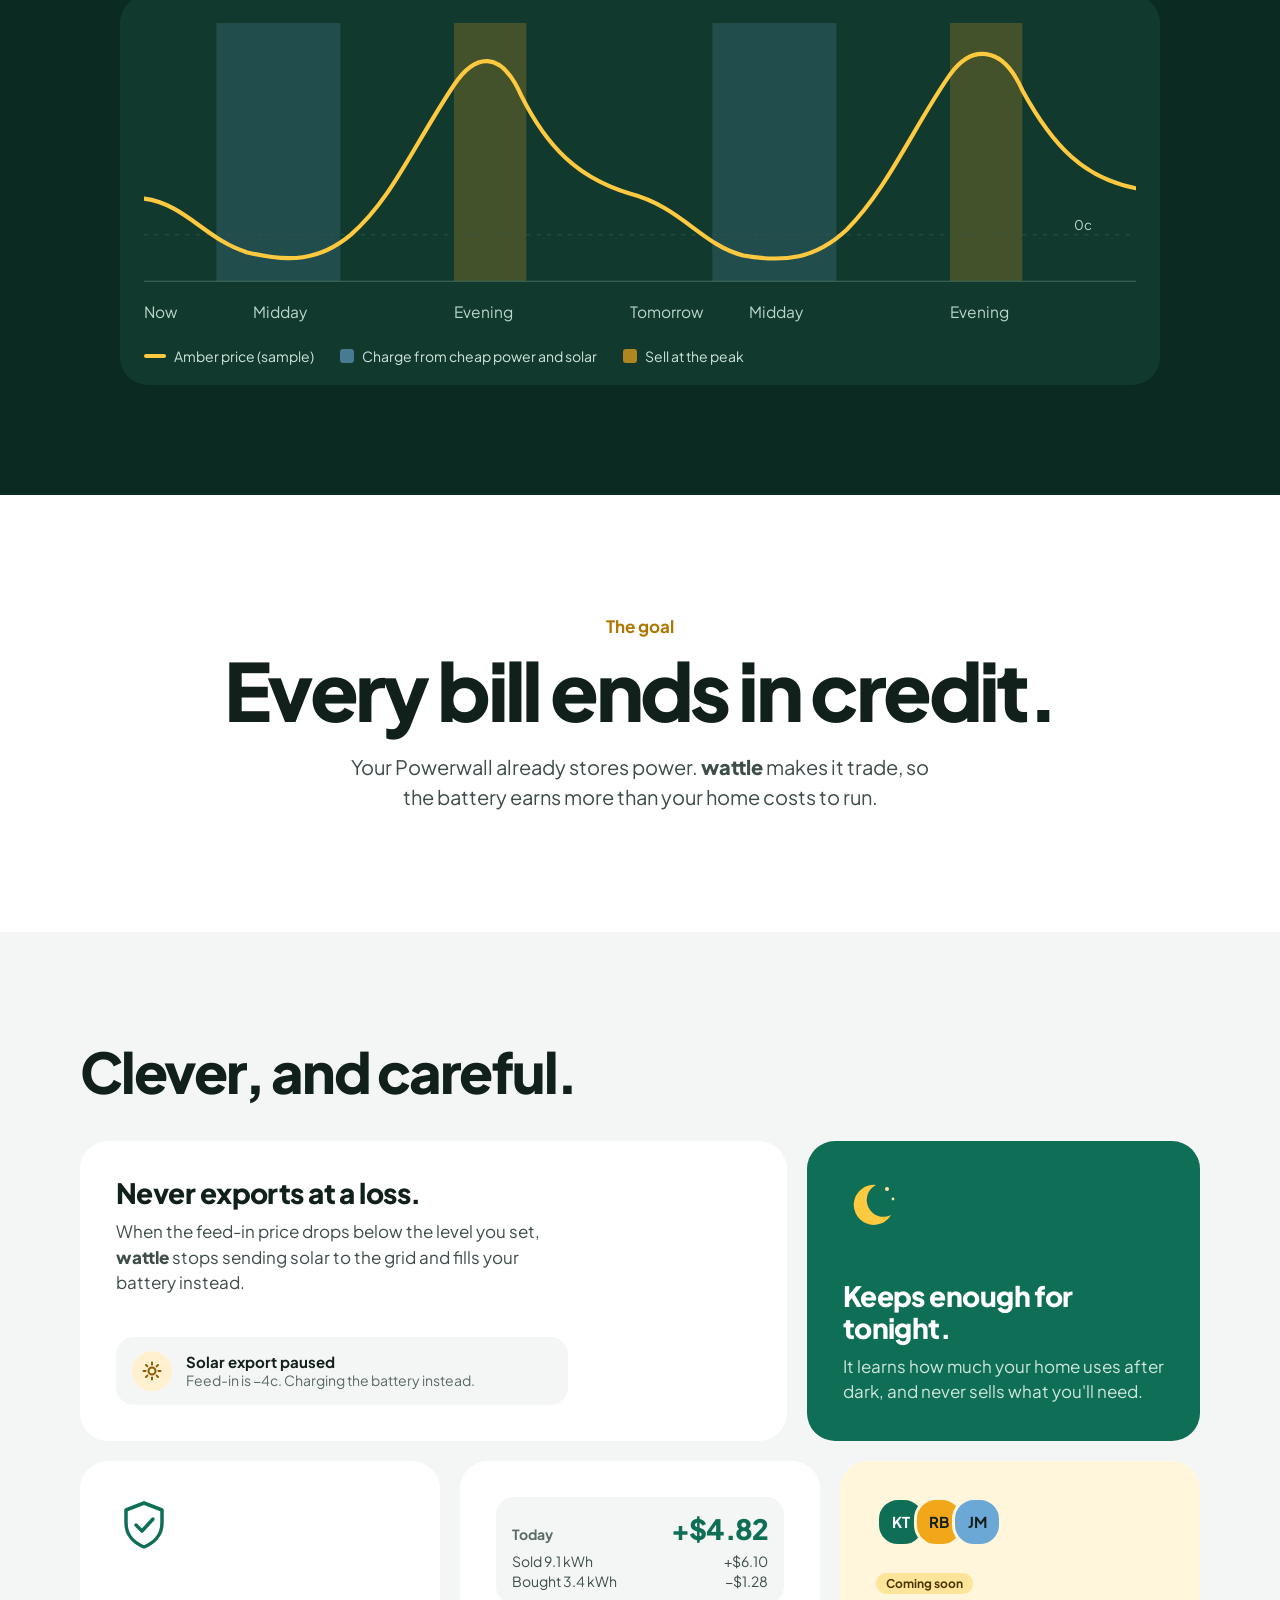
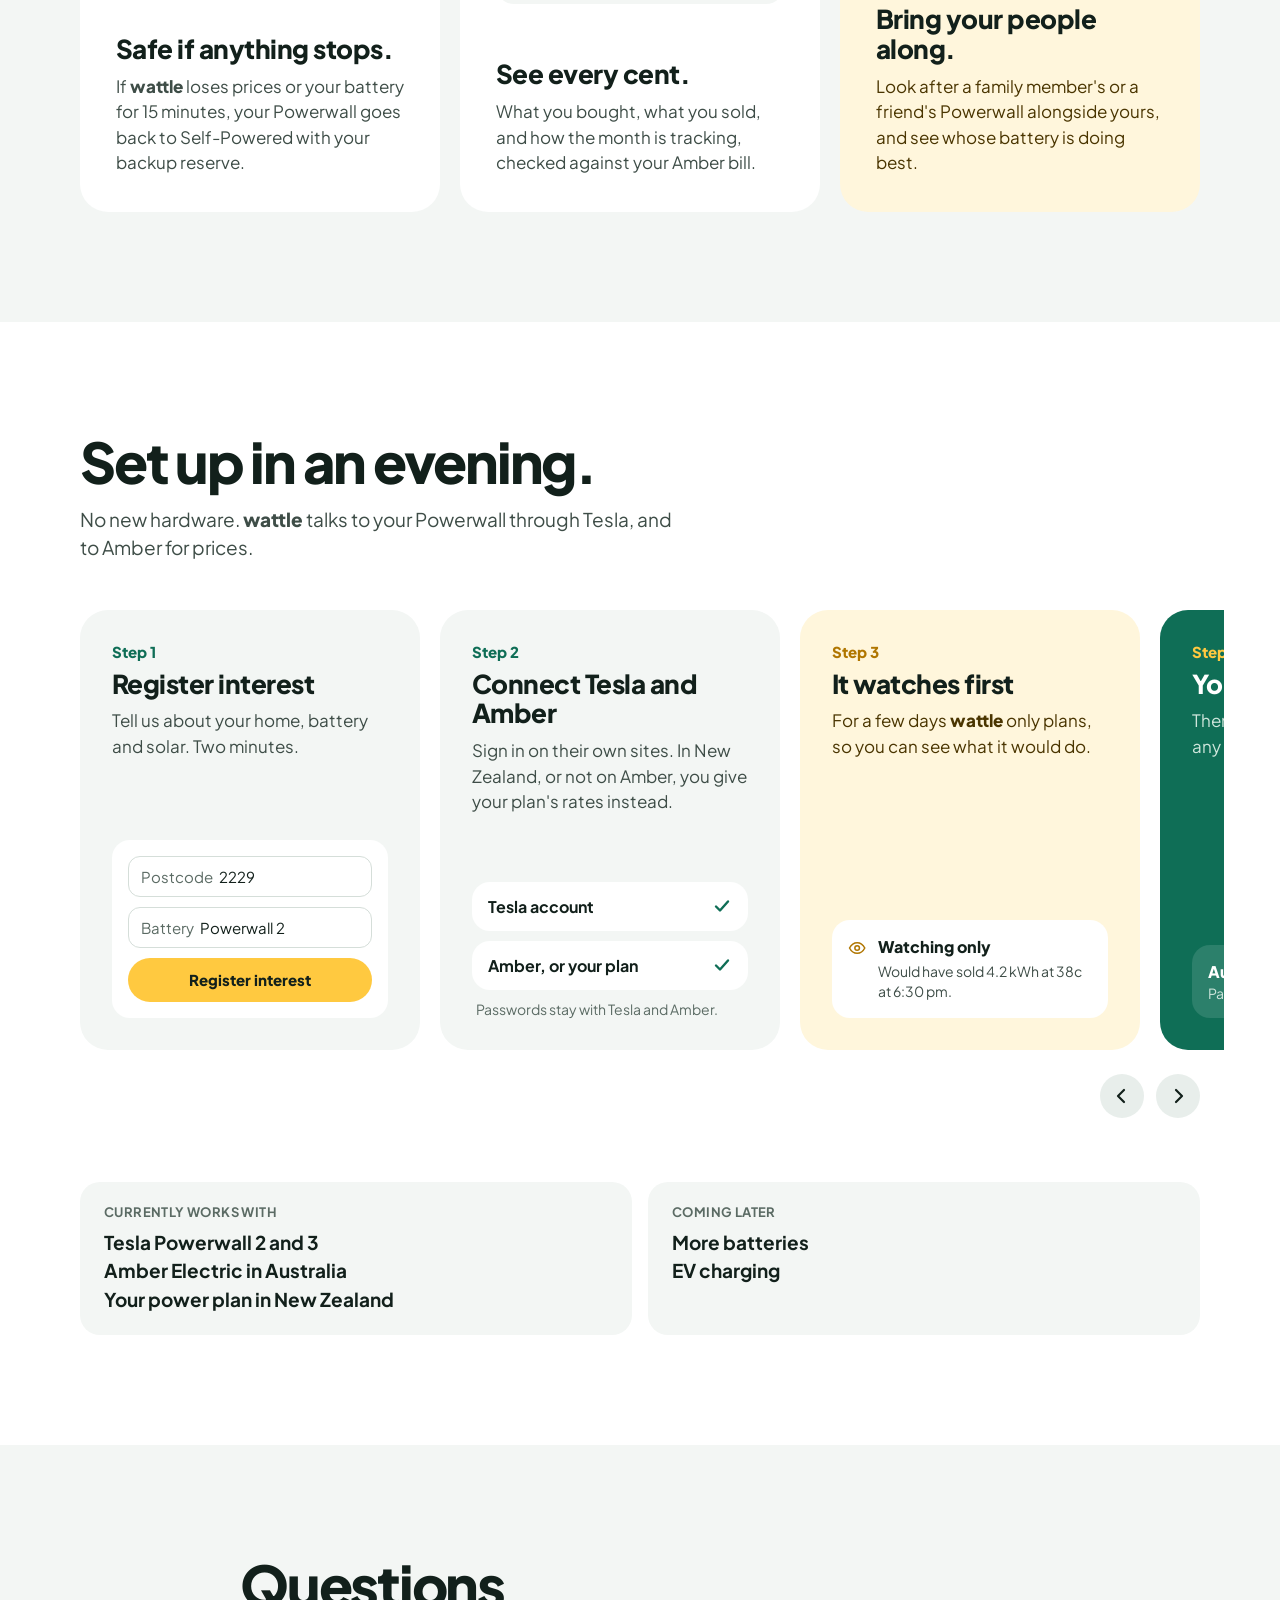
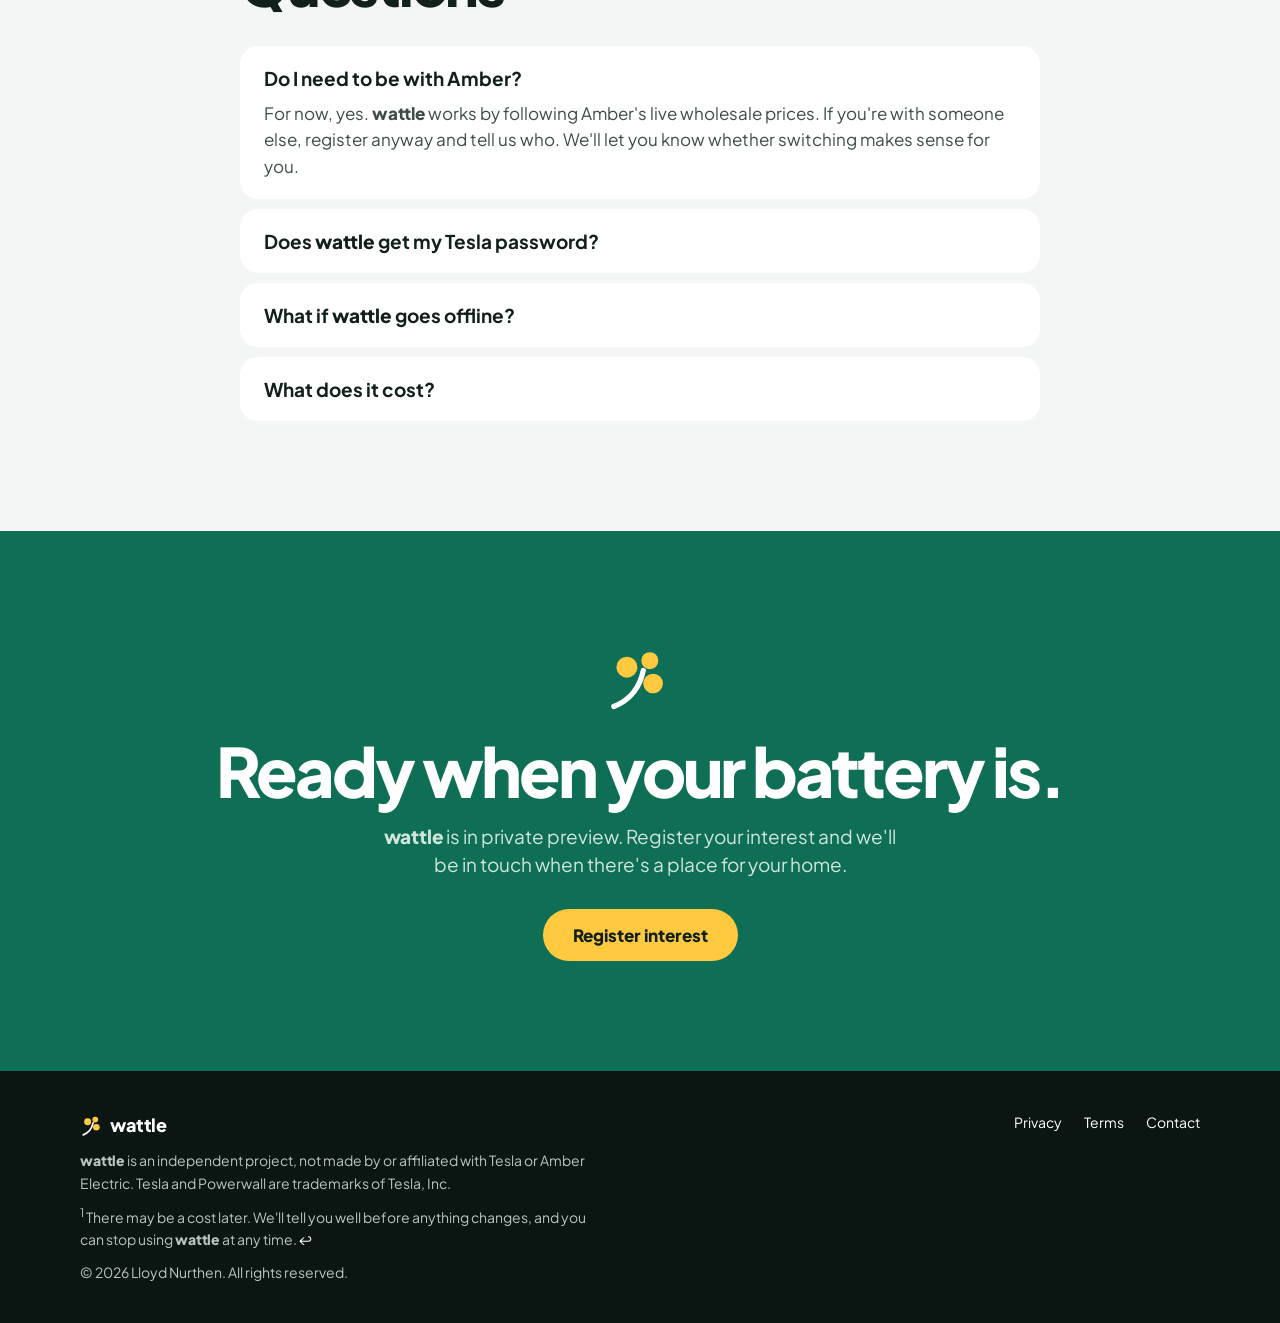
==== commit 7f215e3f: "Home page review: step cards, moon and ledger visuals, wattle name in bold, private-preview wording " ====
--- a/index.html
+++ b/index.html
@@ -4,7 +4,7 @@
 <meta charset="utf-8">
 <meta name="viewport" content="width=device-width, initial-scale=1">
 <title>wattle: make your battery pay its way</title>
-<meta name="description" content="wattle runs your Tesla Powerwall against Amber's live prices: charging when power is cheap, selling when it pays, and keeping enough for your night. Free for friends and family while it's new.">
+<meta name="description" content="wattle runs your Tesla Powerwall against Amber's live prices: charging when power is cheap, selling when it pays, and keeping enough for your night. Free during the preview.">
 <meta property="og:title" content="wattle: make your battery pay its way">
 <meta property="og:description" content="Runs your Powerwall against Amber's live prices, so every bill ends in credit.">
 <meta property="og:url" content="https://wattle.nurthen.au/">
@@ -20,6 +20,9 @@
   html { scroll-behavior: smooth; }
   /* Phones: logo and the button on one line; the section links are on the page anyway. */
   @media (max-width: 640px) { .navlink { display: none; } }
+  .wm { font-weight: 800; letter-spacing: -0.01em; }
+  .steps { scrollbar-width: none; }
+  .steps::-webkit-scrollbar { display: none; }
 </style>
 </head>
 <body>
@@ -42,9 +45,9 @@
 
   <section id="top" style="padding: 88px 24px 0; text-align: center; overflow: hidden; background: #FFFFFF">
     <div style="max-width: 900px; margin: 0 auto">
-      <div style="font-size: 17px; font-weight: 700; color: #B07600">Friends and family preview · Tesla Powerwall</div>
+      <div style="font-size: 17px; font-weight: 700; color: #B07600">Private preview · Tesla Powerwall</div>
       <h1 style="margin: 12px 0 0; font-size: clamp(44px, 8vw, 88px); line-height: 1.02; font-weight: 800; letter-spacing: -0.045em">Make your battery<br>pay its way.</h1>
-      <p style="margin: 22px auto 0; max-width: 640px; font-size: clamp(18px, 2.2vw, 22px); line-height: 1.45; color: #3E4D47">wattle watches Amber's live prices and runs your Powerwall for you. It charges when power is cheap, sells when it pays, and always keeps enough for your night.</p>
+      <p style="margin: 22px auto 0; max-width: 640px; font-size: clamp(18px, 2.2vw, 22px); line-height: 1.45; color: #3E4D47"><span class="wm">wattle</span> watches Amber's live prices and runs your Powerwall for you. It charges when power is cheap, sells when it pays, and always keeps enough for your night.</p>
       <div style="display: flex; justify-content: center; align-items: center; gap: 12px 28px; flex-wrap: wrap; margin-top: 32px">
         <a href="/register/" style="background: #0F6E56; color: #FFFFFF; text-decoration: none; font-weight: 700; font-size: 17px; border-radius: 26px; padding: 15px 28px">Register interest</a>
         <a href="#how" style="font-size: 17px; font-weight: 600; text-decoration: none; display: flex; align-items: center; gap: 4px; padding: 12px 0">See how it works <svg aria-hidden="true" width="14" height="14" viewBox="0 0 16 16" fill="none" stroke="currentColor" stroke-width="2.2" stroke-linecap="round" stroke-linejoin="round"><path d="M6 3l5 5-5 5"></path></svg></a>
@@ -88,7 +91,7 @@
   <section style="background: #0B2B22; color: #FFFFFF; padding: 110px 24px">
     <div style="max-width: 1040px; margin: 0 auto">
       <h2 style="margin: 0; font-size: clamp(36px, 5.5vw, 64px); line-height: 1.05; font-weight: 800; letter-spacing: -0.04em; max-width: 760px">Every minute, it plans the next two days.</h2>
-      <p style="margin: 20px 0 0; max-width: 620px; font-size: 20px; line-height: 1.5; color: #B9D6CA">Prices on Amber change every five minutes. wattle looks at the forecast, your solar and how much your home uses at night, then picks the best moments to charge and sell.</p>
+      <p style="margin: 20px 0 0; max-width: 620px; font-size: 20px; line-height: 1.5; color: #B9D6CA">Prices on Amber change every five minutes. <span class="wm">wattle</span> looks at the forecast, your solar and how much your home uses at night, then picks the best moments to charge and sell.</p>
       <div style="margin-top: 56px; background: #12392E; border-radius: 28px; padding: 28px 24px 20px">
         <svg role="img" aria-label="Sample price forecast over two days, with charging when prices are low around midday and selling in the evening peaks" viewBox="0 0 960 300" width="100%" style="display: block">
           <rect x="70" y="0" width="120" height="250" fill="#6BA8D6" opacity="0.18"></rect>
@@ -119,7 +122,7 @@
     <div style="max-width: 860px; margin: 0 auto">
       <div style="font-size: 17px; font-weight: 700; color: #B07600">The goal</div>
       <h2 style="margin: 12px 0 0; font-size: clamp(40px, 7vw, 80px); line-height: 1.02; font-weight: 800; letter-spacing: -0.045em">Every bill ends in credit.</h2>
-      <p style="margin: 22px auto 0; max-width: 600px; font-size: 20px; line-height: 1.5; color: #3E4D47">Your Powerwall already stores power. wattle makes it trade, so the battery earns more than your home costs to run.</p>
+      <p style="margin: 22px auto 0; max-width: 600px; font-size: 20px; line-height: 1.5; color: #3E4D47">Your Powerwall already stores power. <span class="wm">wattle</span> makes it trade, so the battery earns more than your home costs to run.</p>
     </div>
   </section>
 
@@ -131,7 +134,7 @@
         <div style="flex: 2 1 520px; background: #FFFFFF; border-radius: 28px; padding: 36px; min-height: 300px; box-sizing: border-box; display: flex; flex-direction: column; justify-content: space-between; gap: 24px">
           <div>
             <h3 style="margin: 0; font-size: 28px; line-height: 1.15; font-weight: 800; letter-spacing: -0.02em">Never exports at a loss.</h3>
-            <p style="margin: 10px 0 0; font-size: 17px; line-height: 1.5; color: #3E4D47; max-width: 460px">When the feed-in price drops below the level you set, wattle stops sending solar to the grid and fills your battery instead.</p>
+            <p style="margin: 10px 0 0; font-size: 17px; line-height: 1.5; color: #3E4D47; max-width: 460px">When the feed-in price drops below the level you set, <span class="wm">wattle</span> stops sending solar to the grid and fills your battery instead.</p>
           </div>
           <div style="display: flex; align-items: center; gap: 14px; background: #F3F6F4; border-radius: 18px; padding: 14px 16px; max-width: 420px">
             <div style="width: 40px; height: 40px; border-radius: 20px; background: #FFF1CF; display: flex; align-items: center; justify-content: center; flex: 0 0 auto"><svg aria-hidden="true" width="20" height="20" viewBox="0 0 20 20" fill="none" stroke="#8A5A00" stroke-width="2" stroke-linecap="round"><circle cx="10" cy="10" r="3.5"></circle><path d="M10 1.5v2M10 16.5v2M1.5 10h2M16.5 10h2M4 4l1.4 1.4M14.6 14.6L16 16M4 16l1.4-1.4M14.6 5.4L16 4"></path></svg></div>
@@ -140,7 +143,7 @@
         </div>
 
         <div style="flex: 1 1 300px; background: #0F6E56; color: #FFFFFF; border-radius: 28px; padding: 36px; min-height: 300px; box-sizing: border-box; display: flex; flex-direction: column; justify-content: space-between; gap: 24px">
-          <svg aria-hidden="true" width="56" height="56" viewBox="0 0 56 56" fill="none"><path d="M16 36a14 14 0 1 0 6-22" stroke="#FFC940" stroke-width="4" stroke-linecap="round"></path><circle cx="38" cy="16" r="4" fill="#FFC940"></circle></svg>
+          <svg aria-hidden="true" width="56" height="56" viewBox="0 0 56 56"><path d="M33 8A20 20 0 1 0 48 38A16 16 0 0 1 33 8Z" fill="#FFC940"></path><circle cx="44" cy="12" r="2" fill="#FFE59A"></circle><circle cx="50" cy="22" r="1.4" fill="#FFE59A"></circle></svg>
           <div>
             <h3 style="margin: 0; font-size: 28px; line-height: 1.15; font-weight: 800; letter-spacing: -0.02em">Keeps enough for tonight.</h3>
             <p style="margin: 10px 0 0; font-size: 17px; line-height: 1.5; color: #CFE6DC">It learns how much your home uses after dark, and never sells what you'll need.</p>
@@ -151,12 +154,12 @@
           <svg aria-hidden="true" width="56" height="56" viewBox="0 0 56 56" fill="none" stroke="#0F6E56" stroke-width="3.5" stroke-linecap="round" stroke-linejoin="round"><path d="M28 6l18 7v13c0 12-8 20-18 24C18 46 10 38 10 26V13z"></path><path d="M20 28l6 6 11-12"></path></svg>
           <div>
             <h3 style="margin: 0; font-size: 26px; line-height: 1.15; font-weight: 800; letter-spacing: -0.02em">Safe if anything stops.</h3>
-            <p style="margin: 10px 0 0; font-size: 17px; line-height: 1.5; color: #3E4D47">If wattle loses prices or your battery for 15 minutes, your Powerwall goes back to Self-Powered with your backup reserve.</p>
+            <p style="margin: 10px 0 0; font-size: 17px; line-height: 1.5; color: #3E4D47">If <span class="wm">wattle</span> loses prices or your battery for 15 minutes, your Powerwall goes back to Self-Powered with your backup reserve.</p>
           </div>
         </div>
 
         <div style="flex: 1 1 300px; background: #FFFFFF; border-radius: 28px; padding: 36px; min-height: 280px; box-sizing: border-box; display: flex; flex-direction: column; justify-content: space-between; gap: 24px">
-          <div style="font-size: 56px; line-height: 1; font-weight: 800; letter-spacing: -0.04em; color: #0F6E56">¢</div>
+          <div style="background: #F3F6F4; border-radius: 18px; padding: 14px 16px; max-width: 280px"><div style="display: flex; justify-content: space-between; align-items: baseline"><span style="font-size: 14px; font-weight: 700; color: #5B6B64">Today</span><span style="font-size: 28px; font-weight: 800; letter-spacing: -0.03em; color: #0F6E56">+$4.82</span></div><div style="display: flex; justify-content: space-between; font-size: 14px; color: #3E4D47; margin-top: 6px"><span>Sold 9.1 kWh</span><span>+$6.10</span></div><div style="display: flex; justify-content: space-between; font-size: 14px; color: #3E4D47; margin-top: 2px"><span>Bought 3.4 kWh</span><span>−$1.28</span></div></div>
           <div>
             <h3 style="margin: 0; font-size: 26px; line-height: 1.15; font-weight: 800; letter-spacing: -0.02em">See every cent.</h3>
             <p style="margin: 10px 0 0; font-size: 17px; line-height: 1.5; color: #3E4D47">What you bought, what you sold, and how the month is tracking, checked against your Amber bill.</p>
@@ -182,33 +185,12 @@
   <section id="how" style="background: #FFFFFF; padding: 110px 24px">
     <div style="max-width: 1120px; margin: 0 auto">
       <h2 style="margin: 0; font-size: clamp(34px, 5vw, 56px); line-height: 1.05; font-weight: 800; letter-spacing: -0.04em">Set up in an evening.</h2>
-      <p style="margin: 14px 0 0; max-width: 600px; font-size: 19px; line-height: 1.5; color: #3E4D47">No new hardware. wattle talks to your Powerwall through Tesla, and to Amber for prices.</p>
-      <ol style="list-style: none; margin: 48px 0 0; padding: 0; display: flex; flex-wrap: wrap; gap: 20px">
-        <li style="flex: 1 1 240px; border-top: 3px solid #0F6E56; padding-top: 20px">
-          <div style="font-size: 15px; font-weight: 800; color: #0F6E56">1</div>
-          <div style="font-size: 22px; font-weight: 800; margin-top: 6px; letter-spacing: -0.01em">Register interest</div>
-          <div style="font-size: 16px; line-height: 1.5; color: #3E4D47; margin-top: 6px">Tell us about your home, battery and solar. Two minutes.</div>
-        </li>
-        <li style="flex: 1 1 240px; border-top: 3px solid #0F6E56; padding-top: 20px">
-          <div style="font-size: 15px; font-weight: 800; color: #0F6E56">2</div>
-          <div style="font-size: 22px; font-weight: 800; margin-top: 6px; letter-spacing: -0.01em">Connect Tesla and Amber</div>
-          <div style="font-size: 16px; line-height: 1.5; color: #3E4D47; margin-top: 6px">Sign in on their own sites. wattle never sees your passwords. In New Zealand, you enter your plan's rates instead of Amber.</div>
-        </li>
-        <li style="flex: 1 1 240px; border-top: 3px solid #C9D6D0; padding-top: 20px">
-          <div style="font-size: 15px; font-weight: 800; color: #5B6B64">3</div>
-          <div style="font-size: 22px; font-weight: 800; margin-top: 6px; letter-spacing: -0.01em">It watches first</div>
-          <div style="font-size: 16px; line-height: 1.5; color: #3E4D47; margin-top: 6px">For a few days wattle only plans, so you can see what it would do.</div>
-        </li>
-        <li style="flex: 1 1 240px; border-top: 3px solid #C9D6D0; padding-top: 20px">
-          <div style="font-size: 15px; font-weight: 800; color: #5B6B64">4</div>
-          <div style="font-size: 22px; font-weight: 800; margin-top: 6px; letter-spacing: -0.01em">You switch it on</div>
-          <div style="font-size: 16px; line-height: 1.5; color: #3E4D47; margin-top: 6px">Then it runs on its own. Pause or take over any time.</div>
-        </li>
-      </ol>
+      <p style="margin: 14px 0 0; max-width: 600px; font-size: 19px; line-height: 1.5; color: #3E4D47">No new hardware. <span class="wm">wattle</span> talks to your Powerwall through Tesla, and to Amber for prices.</p>
+      <ol id="steps" class="steps" style="list-style: none; margin: 48px -24px 0; padding: 0 24px 8px; display: flex; gap: 20px; overflow-x: auto; scroll-snap-type: x mandatory; scroll-padding: 0 24px"><li style="flex: 0 0 min(340px, 84%); scroll-snap-align: start; background: #F3F6F4; color: #12201B; border-radius: 28px; padding: 32px; min-height: 440px; box-sizing: border-box; display: flex; flex-direction: column; justify-content: space-between; gap: 28px"><div><div style="font-size: 15px; font-weight: 800; color: #0F6E56">Step 1</div><div style="font-size: 26px; font-weight: 800; margin-top: 8px; letter-spacing: -0.02em; line-height: 1.15">Register interest</div><div style="font-size: 17px; line-height: 1.5; color: #3E4D47; margin-top: 10px">Tell us about your home, battery and solar. Two minutes.</div></div><div style="background: #FFFFFF; border-radius: 18px; padding: 16px; display: flex; flex-direction: column; gap: 10px"><div style="border: 1.5px solid #D5DED9; border-radius: 12px; padding: 10px 12px; font-size: 15px"><span style="color: #5B6B64">Postcode</span> &nbsp;2229</div><div style="border: 1.5px solid #D5DED9; border-radius: 12px; padding: 10px 12px; font-size: 15px"><span style="color: #5B6B64">Battery</span> &nbsp;Powerwall 2</div><div style="background: #FFC940; border-radius: 22px; height: 44px; display: flex; align-items: center; justify-content: center; font-weight: 800; font-size: 15px">Register interest</div></div></li><li style="flex: 0 0 min(340px, 84%); scroll-snap-align: start; background: #F3F6F4; color: #12201B; border-radius: 28px; padding: 32px; min-height: 440px; box-sizing: border-box; display: flex; flex-direction: column; justify-content: space-between; gap: 28px"><div><div style="font-size: 15px; font-weight: 800; color: #0F6E56">Step 2</div><div style="font-size: 26px; font-weight: 800; margin-top: 8px; letter-spacing: -0.02em; line-height: 1.15">Connect Tesla and Amber</div><div style="font-size: 17px; line-height: 1.5; color: #3E4D47; margin-top: 10px">Sign in on their own sites. In New Zealand, or not on Amber, you give your plan's rates instead.</div></div><div style="display: flex; flex-direction: column; gap: 10px"><div style="background: #FFFFFF; border-radius: 18px; padding: 14px 16px; display: flex; align-items: center; justify-content: space-between; font-weight: 700; font-size: 16px">Tesla account<svg aria-hidden="true" width="20" height="20" viewBox="0 0 20 20" fill="none" stroke="#0F6E56" stroke-width="2.4" stroke-linecap="round" stroke-linejoin="round"><path d="M4 10.5l4 4 8-9"></path></svg></div><div style="background: #FFFFFF; border-radius: 18px; padding: 14px 16px; display: flex; align-items: center; justify-content: space-between; font-weight: 700; font-size: 16px">Amber, or your plan<svg aria-hidden="true" width="20" height="20" viewBox="0 0 20 20" fill="none" stroke="#0F6E56" stroke-width="2.4" stroke-linecap="round" stroke-linejoin="round"><path d="M4 10.5l4 4 8-9"></path></svg></div><div style="font-size: 14px; color: #5B6B64; padding: 0 4px">Passwords stay with Tesla and Amber.</div></div></li><li style="flex: 0 0 min(340px, 84%); scroll-snap-align: start; background: #FFF6DC; color: #12201B; border-radius: 28px; padding: 32px; min-height: 440px; box-sizing: border-box; display: flex; flex-direction: column; justify-content: space-between; gap: 28px"><div><div style="font-size: 15px; font-weight: 800; color: #B07600">Step 3</div><div style="font-size: 26px; font-weight: 800; margin-top: 8px; letter-spacing: -0.02em; line-height: 1.15">It watches first</div><div style="font-size: 17px; line-height: 1.5; color: #4A3500; margin-top: 10px">For a few days <span class="wm">wattle</span> only plans, so you can see what it would do.</div></div><div style="background: #FFFFFF; border-radius: 18px; padding: 16px; display: flex; gap: 12px; align-items: flex-start"><svg aria-hidden="true" width="24" height="24" viewBox="0 0 24 24" fill="none" stroke="#B07600" stroke-width="2" stroke-linecap="round"><path d="M2 12s3.6-7 10-7 10 7 10 7-3.6 7-10 7S2 12 2 12z"></path><circle cx="12" cy="12" r="3"></circle></svg><div><div style="font-weight: 800; font-size: 16px">Watching only</div><div style="font-size: 14px; color: #3E4D47; margin-top: 4px; line-height: 1.45">Would have sold 4.2 kWh at 38c at 6:30 pm.</div></div></div></li><li style="flex: 0 0 min(340px, 84%); scroll-snap-align: start; background: #0F6E56; color: #FFFFFF; border-radius: 28px; padding: 32px; min-height: 440px; box-sizing: border-box; display: flex; flex-direction: column; justify-content: space-between; gap: 28px"><div><div style="font-size: 15px; font-weight: 800; color: #FFC940">Step 4</div><div style="font-size: 26px; font-weight: 800; margin-top: 8px; letter-spacing: -0.02em; line-height: 1.15">You switch it on</div><div style="font-size: 17px; line-height: 1.5; color: #CFE6DC; margin-top: 10px">Then it runs on its own. Take over any time.</div></div><div style="background: rgba(255,255,255,0.12); border-radius: 18px; padding: 16px; display: flex; align-items: center; justify-content: space-between"><div><div style="font-weight: 800; font-size: 16px">Automatic</div><div style="font-size: 14px; color: #CFE6DC; margin-top: 2px">Pause any time</div></div><div style="width: 52px; height: 32px; border-radius: 16px; background: #FFC940; position: relative"><div style="position: absolute; right: 3px; top: 3px; width: 26px; height: 26px; border-radius: 13px; background: #FFFFFF"></div></div></div></li></ol><div style="display: flex; justify-content: flex-end; gap: 12px; margin-top: 16px"><button type="button" class="steps-nav" data-dir="-1" aria-label="Previous step" style="width: 44px; height: 44px; border-radius: 22px; border: 0; background: #E8EEEB; color: #12201B; display: flex; align-items: center; justify-content: center; cursor: pointer"><svg aria-hidden="true" width="18" height="18" viewBox="0 0 18 18" fill="none" stroke="currentColor" stroke-width="2.2" stroke-linecap="round" stroke-linejoin="round"><path d="M11 3L5 9l6 6"></path></svg></button><button type="button" class="steps-nav" data-dir="1" aria-label="Next step" style="width: 44px; height: 44px; border-radius: 22px; border: 0; background: #E8EEEB; color: #12201B; display: flex; align-items: center; justify-content: center; cursor: pointer"><svg aria-hidden="true" width="18" height="18" viewBox="0 0 18 18" fill="none" stroke="currentColor" stroke-width="2.2" stroke-linecap="round" stroke-linejoin="round"><path d="M7 3l6 6-6 6"></path></svg></button></div>
 
       <div style="display: flex; flex-wrap: wrap; gap: 16px; margin-top: 64px">
         <div style="flex: 1 1 300px; background: #F3F6F4; border-radius: 20px; padding: 22px 24px">
-          <div style="font-size: 13px; font-weight: 700; color: #5B6B64; letter-spacing: 0.4px">WORKS WITH</div>
+          <div style="font-size: 13px; font-weight: 700; color: #5B6B64; letter-spacing: 0.4px">CURRENTLY WORKS WITH</div>
           <div style="font-size: 19px; font-weight: 700; margin-top: 8px; line-height: 1.5">Tesla Powerwall 2 and 3<br>Amber Electric in Australia<br>Your power plan in New Zealand</div>
         </div>
         <div style="flex: 1 1 300px; background: #F3F6F4; border-radius: 20px; padding: 22px 24px">
@@ -225,19 +207,19 @@
       <div style="display: flex; flex-direction: column; gap: 10px">
         <details open style="background: #FFFFFF; border-radius: 18px; padding: 20px 24px">
           <summary style="font-size: 19px; font-weight: 700">Do I need to be with Amber?</summary>
-          <p style="margin: 10px 0 0; font-size: 17px; line-height: 1.55; color: #3E4D47">For now, yes. wattle works by following Amber's live wholesale prices. If you're with someone else, register anyway and tell us who. We'll let you know whether switching makes sense for you.</p>
+          <p style="margin: 10px 0 0; font-size: 17px; line-height: 1.55; color: #3E4D47">For now, yes. <span class="wm">wattle</span> works by following Amber's live wholesale prices. If you're with someone else, register anyway and tell us who. We'll let you know whether switching makes sense for you.</p>
         </details>
         <details style="background: #FFFFFF; border-radius: 18px; padding: 20px 24px">
-          <summary style="font-size: 19px; font-weight: 700">Does wattle get my Tesla password?</summary>
-          <p style="margin: 10px 0 0; font-size: 17px; line-height: 1.55; color: #3E4D47">No. You sign in on Tesla's own website and Tesla gives wattle permission for your energy products only. You can take it away any time in your Tesla account.</p>
+          <summary style="font-size: 19px; font-weight: 700">Does <span class="wm">wattle</span> get my Tesla password?</summary>
+          <p style="margin: 10px 0 0; font-size: 17px; line-height: 1.55; color: #3E4D47">No. You sign in on Tesla's own website and Tesla gives <span class="wm">wattle</span> permission for your energy products only. You can take it away any time in your Tesla account.</p>
         </details>
         <details style="background: #FFFFFF; border-radius: 18px; padding: 20px 24px">
-          <summary style="font-size: 19px; font-weight: 700">What if wattle goes offline?</summary>
+          <summary style="font-size: 19px; font-weight: 700">What if <span class="wm">wattle</span> goes offline?</summary>
           <p style="margin: 10px 0 0; font-size: 17px; line-height: 1.55; color: #3E4D47">Your Powerwall goes back to Self-Powered with your backup reserve, just as it was before wattle.</p>
         </details>
         <details style="background: #FFFFFF; border-radius: 18px; padding: 20px 24px">
           <summary style="font-size: 19px; font-weight: 700">What does it cost?</summary>
-          <p style="margin: 10px 0 0; font-size: 17px; line-height: 1.55; color: #3E4D47">Nothing. wattle is free for friends and family while it's new.<a href="#fn-cost" id="fn-cost-ref" aria-label="Footnote 1" style="text-decoration: none; font-weight: 700"><sup>1</sup></a></p>
+          <p style="margin: 10px 0 0; font-size: 17px; line-height: 1.55; color: #3E4D47">Nothing during the preview.<a href="#fn-cost" id="fn-cost-ref" aria-label="Footnote 1" style="text-decoration: none; font-weight: 700"><sup>1</sup></a></p>
         </details>
       </div>
     </div>
@@ -246,7 +228,7 @@
   <section style="background: #0F6E56; color: #FFFFFF; padding: 110px 24px; text-align: center">
     <svg aria-hidden="true" width="72" height="72" viewBox="0 0 22 22"><circle cx="7" cy="8" r="3.2" fill="#FFC940"/><circle cx="14" cy="6" r="2.6" fill="#FFC940"/><circle cx="15" cy="13" r="3" fill="#FFC940"/><path d="M3 20C8 18 11 14 12 9" fill="none" stroke="#FFFFFF" stroke-width="1.6" stroke-linecap="round"/></svg>
     <h2 style="margin: 18px 0 0; font-size: clamp(36px, 6vw, 68px); line-height: 1.04; font-weight: 800; letter-spacing: -0.045em">Ready when your battery is.</h2>
-    <p style="margin: 16px auto 0; max-width: 520px; font-size: 19px; line-height: 1.5; color: #CFE6DC">wattle is just for friends and family for now. Register your interest and Lloyd will be in touch.</p>
+    <p style="margin: 16px auto 0; max-width: 520px; font-size: 19px; line-height: 1.5; color: #CFE6DC"><span class="wm">wattle</span> is in private preview. Register your interest and we'll be in touch when there's a place for your home.</p>
     <a href="/register/" style="display: inline-block; margin-top: 30px; background: #FFC940; color: #12201B; text-decoration: none; font-weight: 800; font-size: 17px; border-radius: 26px; padding: 15px 30px">Register interest</a>
   </section>
 
@@ -257,8 +239,8 @@
           <svg aria-hidden="true" width="24" height="24" viewBox="0 0 22 22"><circle cx="7" cy="8" r="3.2" fill="#FFC940"/><circle cx="14" cy="6" r="2.6" fill="#FFC940"/><circle cx="15" cy="13" r="3" fill="#FFC940"/><path d="M3 20C8 18 11 14 12 9" fill="none" stroke="#FFFFFF" stroke-width="1.6" stroke-linecap="round"/></svg>
           <span style="font-size: 18px; font-weight: 800; letter-spacing: -0.5px">wattle</span>
         </div>
-        <div>wattle is an independent project, not made by or affiliated with Tesla or Amber Electric. Tesla and Powerwall are trademarks of Tesla, Inc.</div>
-        <div id="fn-cost"><sup>1</sup> There may be a cost later. We'll tell you well before anything changes, and you can stop using wattle at any time. <a href="#fn-cost-ref" aria-label="Back to the question" style="color: #FFFFFF; text-decoration: none">↩</a></div>
+        <div><span class="wm">wattle</span> is an independent project, not made by or affiliated with Tesla or Amber Electric. Tesla and Powerwall are trademarks of Tesla, Inc.</div>
+        <div id="fn-cost"><sup>1</sup> There may be a cost later. We'll tell you well before anything changes, and you can stop using <span class="wm">wattle</span> at any time. <a href="#fn-cost-ref" aria-label="Back to the question" style="color: #FFFFFF; text-decoration: none">↩</a></div>
         <div>© 2026 Lloyd Nurthen. All rights reserved.</div>
       </div>
       <div style="display: flex; gap: 22px; flex-wrap: wrap">
@@ -269,5 +251,14 @@
     </div>
   </footer>
 </div>
+<script>
+  // Step cards: the arrow buttons scroll one card at a time.
+  document.querySelectorAll(".steps-nav").forEach(function (b) {
+    b.addEventListener("click", function () {
+      var row = document.getElementById("steps"), card = row.querySelector("li");
+      row.scrollBy({ left: Number(b.dataset.dir) * (card.offsetWidth + 20), behavior: "smooth" });
+    });
+  });
+</script>
 </body>
 </html>
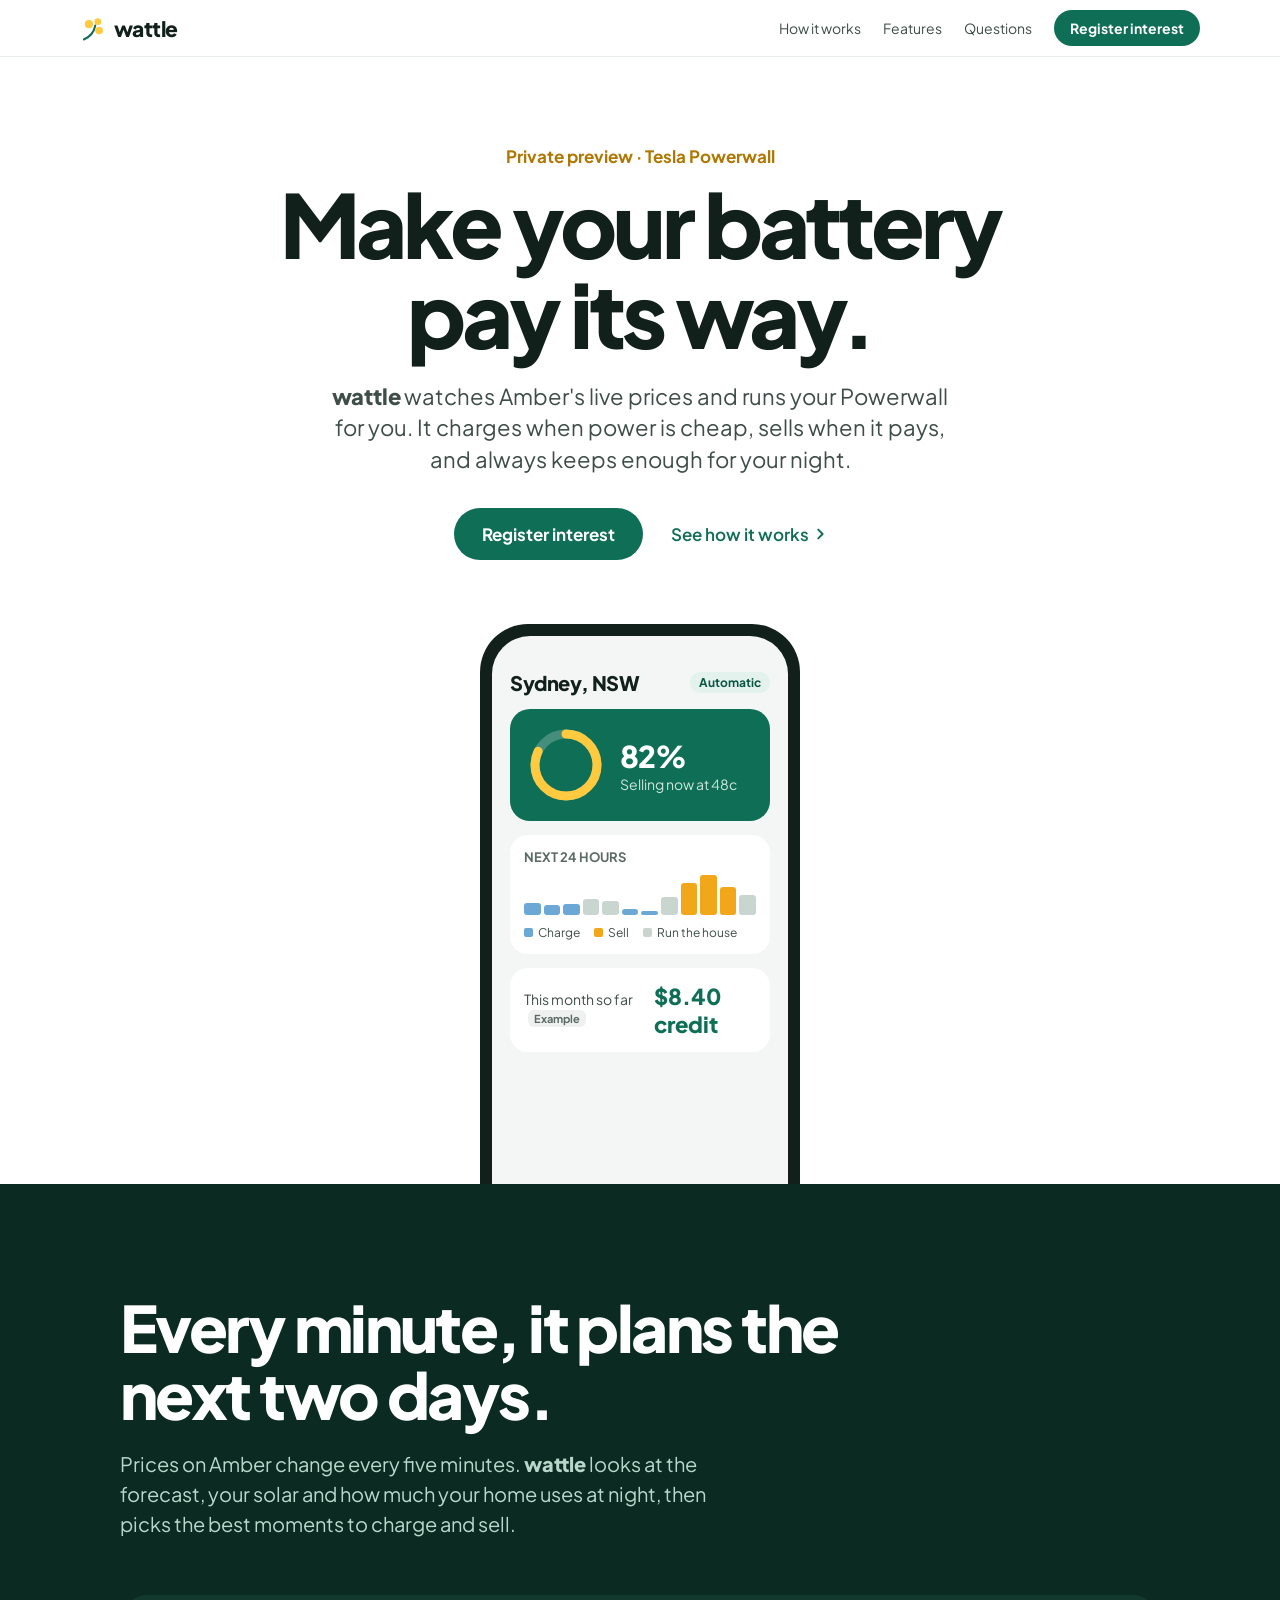
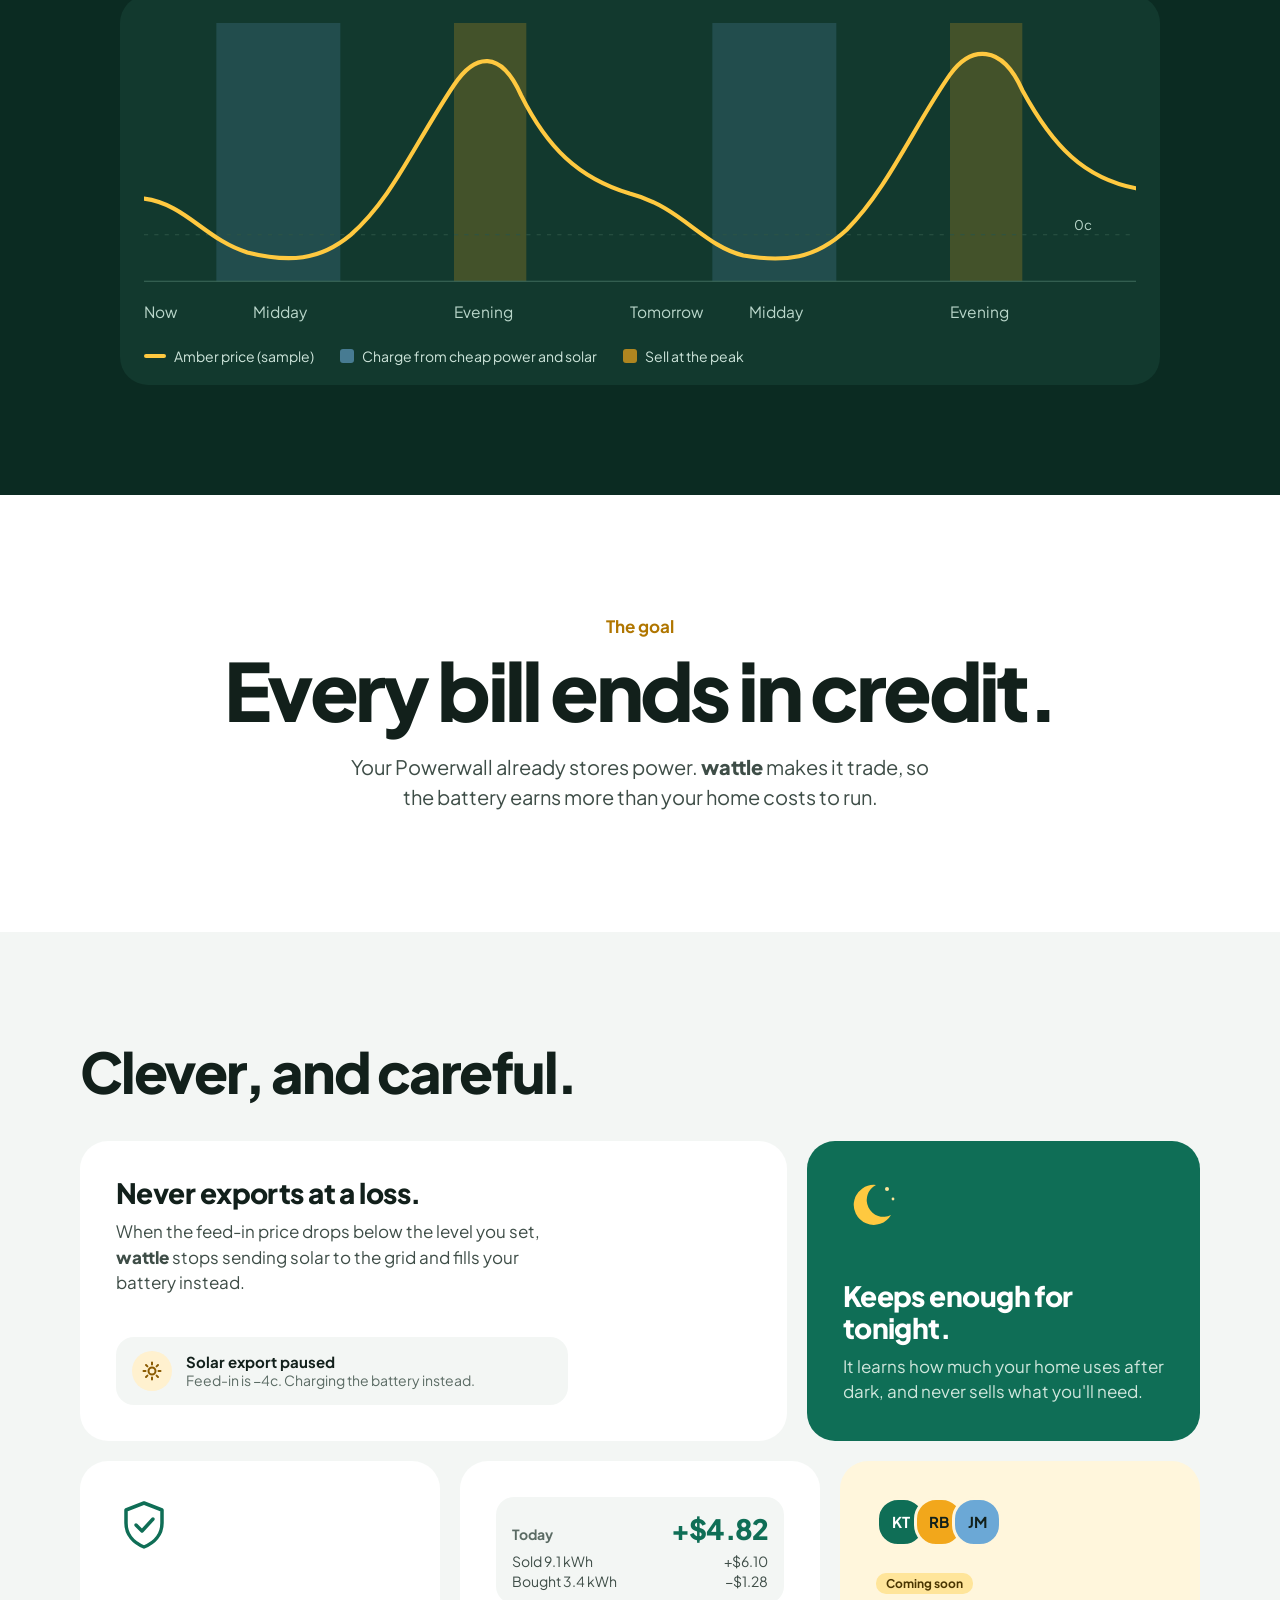
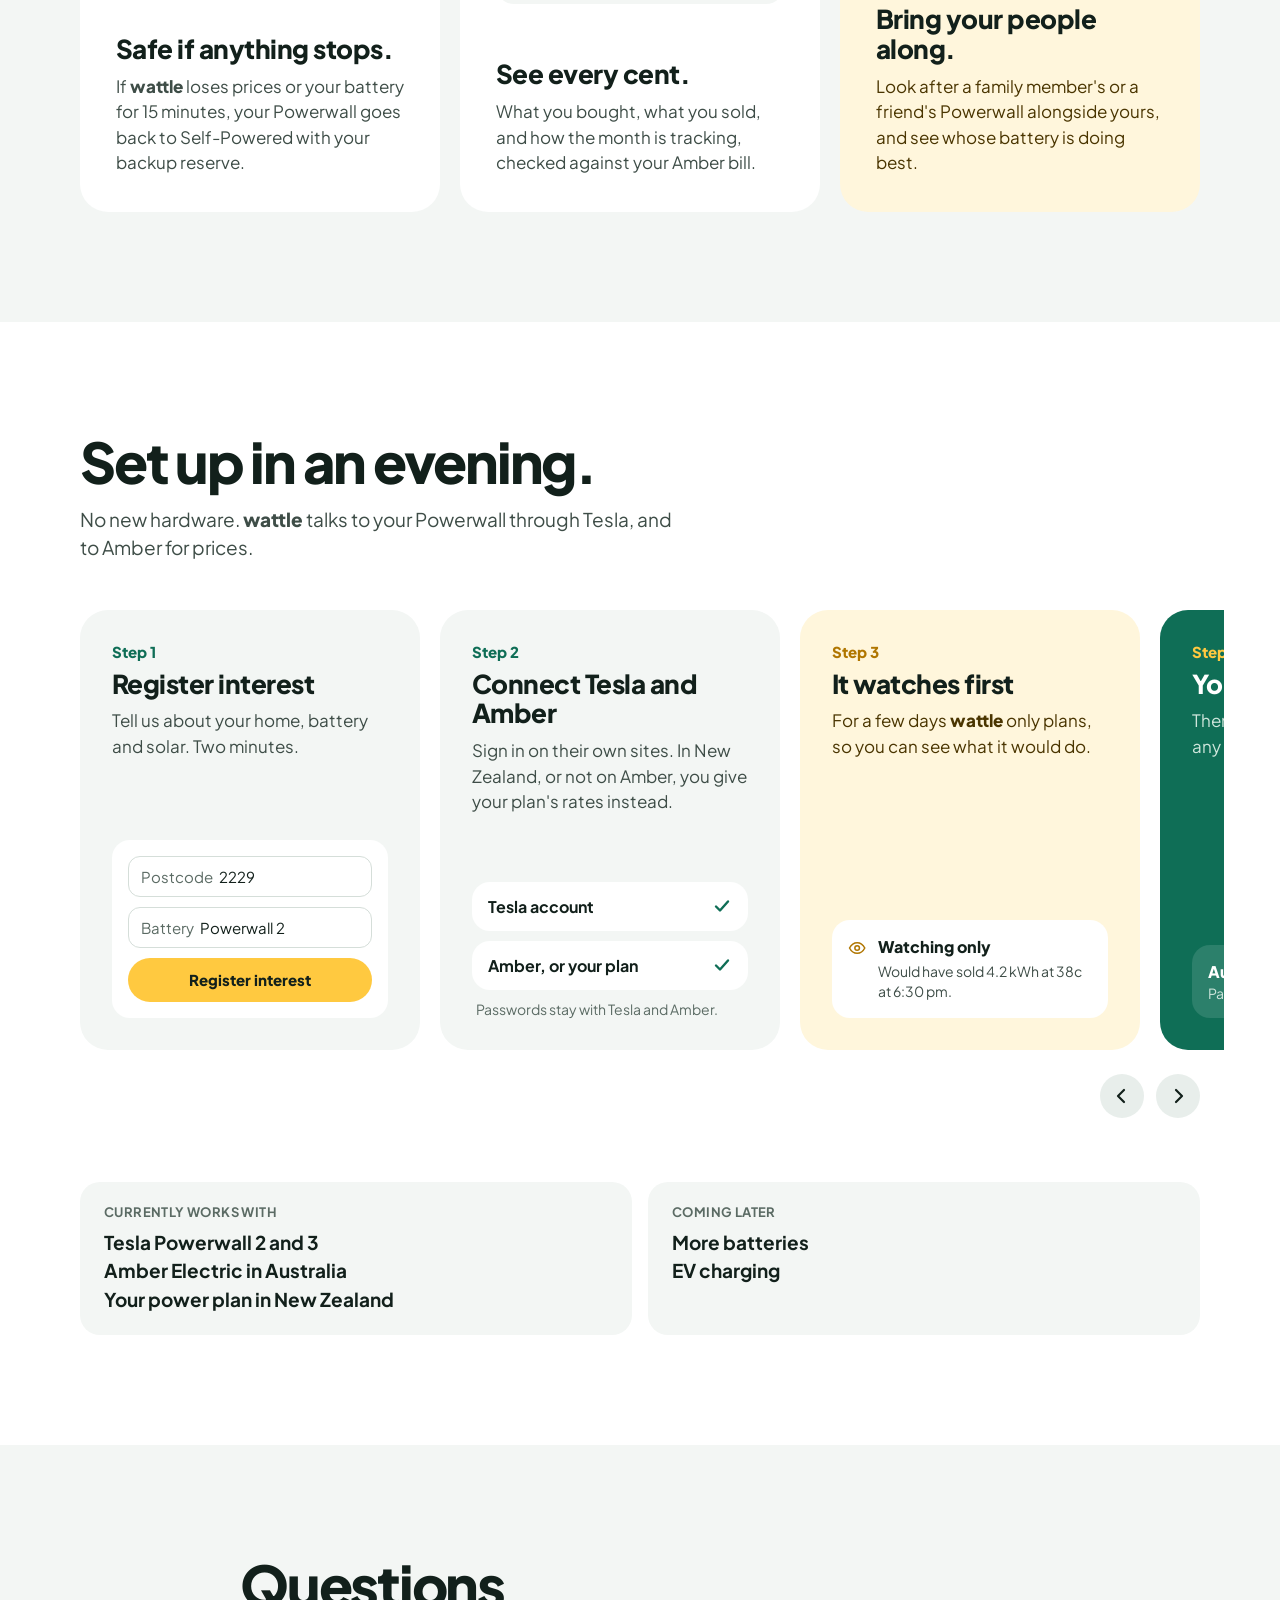
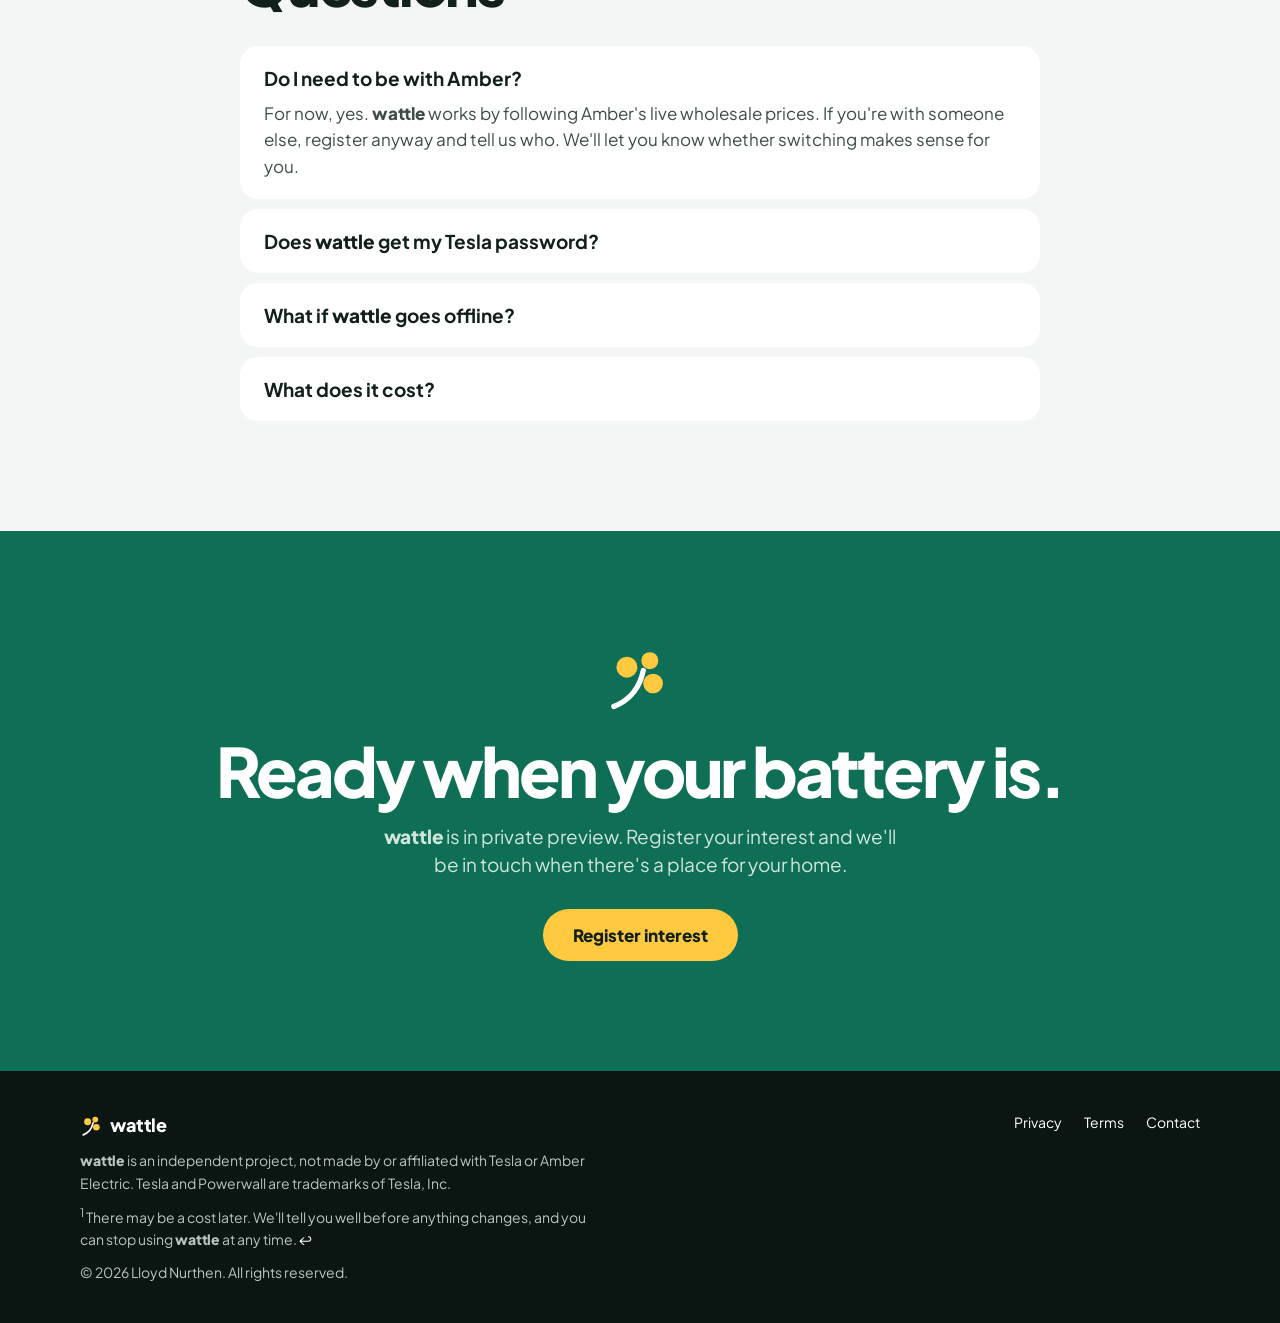
==== commit 534ddcc2: "Plan chart draws itself when it scrolls into view (#7) Co-Authored-By: Claude Opus 5.5 <noreply@anth" ====
--- a/index.html
+++ b/index.html
@@ -20,6 +20,14 @@
   html { scroll-behavior: smooth; }
   /* Phones: logo and the button on one line; the section links are on the page anyway. */
   @media (max-width: 640px) { .navlink { display: none; } }
+  /* The plan chart draws itself: the price line left to right, each charge and sell window as the line reaches it. */
+  .plan-chart.wait .price-line { stroke-dasharray: 1; stroke-dashoffset: 1; }
+  .plan-chart.wait .band { opacity: 0; }
+  .plan-chart.play .price-line { stroke-dasharray: 1; animation: wdraw 2.4s cubic-bezier(.4,0,.2,1) both; }
+  .plan-chart.play .band { transform-box: fill-box; transform-origin: 50% 100%; animation: wrise .7s ease-out both; animation-delay: var(--d); }
+  @keyframes wdraw { from { stroke-dashoffset: 1; } to { stroke-dashoffset: 0; } }
+  @keyframes wrise { from { opacity: 0; transform: scaleY(0.15); } to { opacity: 1; transform: none; } }
+  @media (prefers-reduced-motion: reduce) { .plan-chart .price-line, .plan-chart .band { animation: none !important; stroke-dashoffset: 0 !important; opacity: 1 !important; } }
   .wm { font-weight: 800; letter-spacing: -0.01em; }
   .steps { scrollbar-width: none; }
   .steps::-webkit-scrollbar { display: none; }
@@ -93,14 +101,14 @@
       <h2 style="margin: 0; font-size: clamp(36px, 5.5vw, 64px); line-height: 1.05; font-weight: 800; letter-spacing: -0.04em; max-width: 760px">Every minute, it plans the next two days.</h2>
       <p style="margin: 20px 0 0; max-width: 620px; font-size: 20px; line-height: 1.5; color: #B9D6CA">Prices on Amber change every five minutes. <span class="wm">wattle</span> looks at the forecast, your solar and how much your home uses at night, then picks the best moments to charge and sell.</p>
       <div style="margin-top: 56px; background: #12392E; border-radius: 28px; padding: 28px 24px 20px">
-        <svg role="img" aria-label="Sample price forecast over two days, with charging when prices are low around midday and selling in the evening peaks" viewBox="0 0 960 300" width="100%" style="display: block">
-          <rect x="70" y="0" width="120" height="250" fill="#6BA8D6" opacity="0.18"></rect>
-          <rect x="550" y="0" width="120" height="250" fill="#6BA8D6" opacity="0.18"></rect>
-          <rect x="300" y="0" width="70" height="250" fill="#F2A71B" opacity="0.22"></rect>
-          <rect x="780" y="0" width="70" height="250" fill="#F2A71B" opacity="0.22"></rect>
+        <svg class="plan-chart" role="img" aria-label="Sample price forecast over two days, with charging when prices are low around midday and selling in the evening peaks" viewBox="0 0 960 300" width="100%" style="display: block">
+          <rect class="band" style="--d: 0.2s" x="70" y="0" width="120" height="250" fill="#6BA8D6" fill-opacity="0.18"></rect>
+          <rect class="band" style="--d: 1.4s" x="550" y="0" width="120" height="250" fill="#6BA8D6" fill-opacity="0.18"></rect>
+          <rect class="band" style="--d: 0.75s" x="300" y="0" width="70" height="250" fill="#F2A71B" fill-opacity="0.22"></rect>
+          <rect class="band" style="--d: 1.95s" x="780" y="0" width="70" height="250" fill="#F2A71B" fill-opacity="0.22"></rect>
           <line x1="0" y1="250" x2="960" y2="250" stroke="#3F6B5C" stroke-width="1"></line>
           <line x1="0" y1="205" x2="960" y2="205" stroke="#2C5446" stroke-width="1" stroke-dasharray="4 6"></line>
-          <path d="M0 170 C40 175 60 210 100 222 C140 232 170 230 200 205 C240 170 260 120 300 60 C320 30 345 25 365 70 C390 120 420 150 470 165 C520 178 540 215 580 225 C620 232 650 228 680 200 C720 160 745 100 780 50 C800 22 830 20 850 65 C880 120 910 150 960 160" fill="none" stroke="#FFC940" stroke-width="4" stroke-linecap="round"></path>
+          <path d="M0 170 C40 175 60 210 100 222 C140 232 170 230 200 205 C240 170 260 120 300 60 C320 30 345 25 365 70 C390 120 420 150 470 165 C520 178 540 215 580 225 C620 232 650 228 680 200 C720 160 745 100 780 50 C800 22 830 20 850 65 C880 120 910 150 960 160" class="price-line" pathLength="1" fill="none" stroke="#FFC940" stroke-width="4" stroke-linecap="round"></path>
           <text x="0" y="285" fill="#B9D6CA" font-size="15" font-family="Plus Jakarta Sans, sans-serif">Now</text>
           <text x="105" y="285" fill="#B9D6CA" font-size="15" font-family="Plus Jakarta Sans, sans-serif">Midday</text>
           <text x="300" y="285" fill="#B9D6CA" font-size="15" font-family="Plus Jakarta Sans, sans-serif">Evening</text>
@@ -252,6 +260,15 @@
   </footer>
 </div>
 <script>
+  // Plan chart: play the animation when it scrolls into view.
+  (function () {
+    var c = document.querySelector('.plan-chart');
+    if (!c || !('IntersectionObserver' in window)) return;
+    c.classList.add('wait');
+    new IntersectionObserver(function (e, o) {
+      if (e[0].isIntersecting) { c.classList.remove('wait'); c.classList.add('play'); o.disconnect(); }
+    }, { threshold: 0.4 }).observe(c);
+  })();
   // Step cards: the arrow buttons scroll one card at a time.
   document.querySelectorAll(".steps-nav").forEach(function (b) {
     b.addEventListener("click", function () {
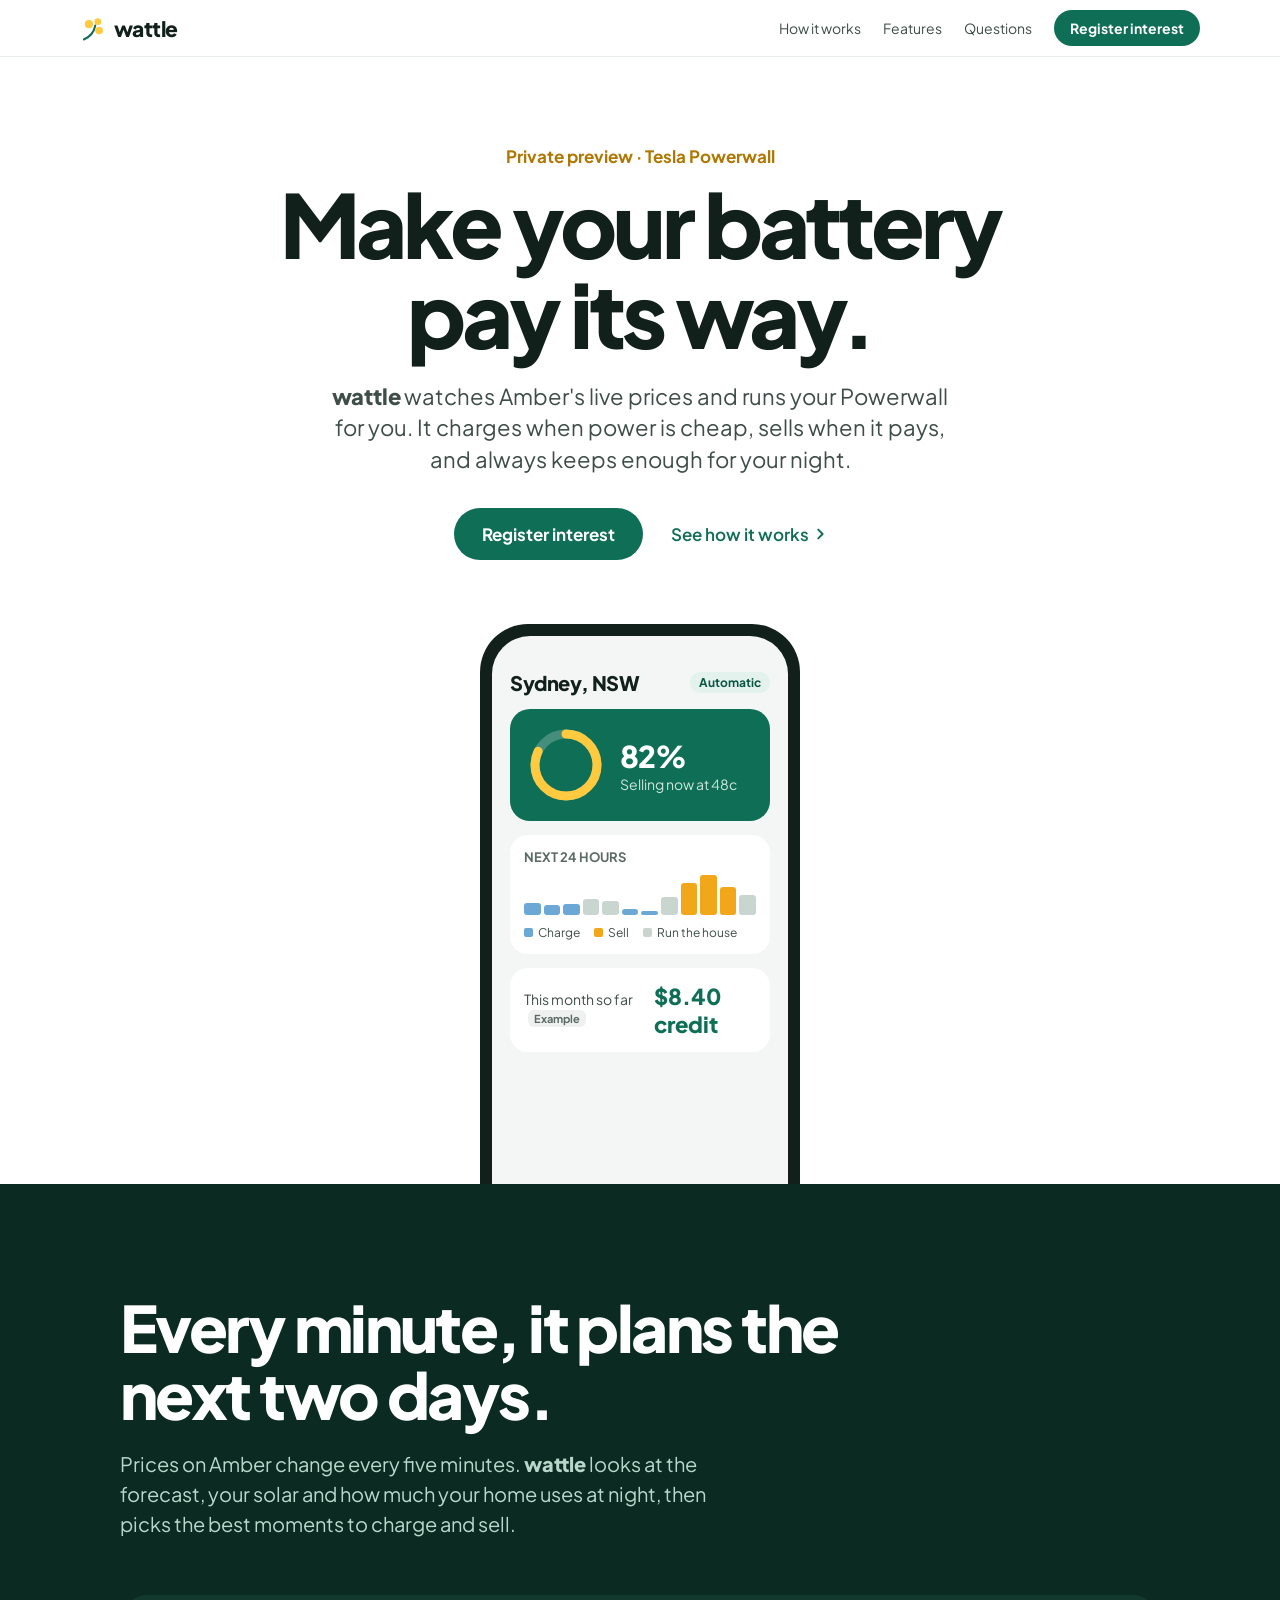
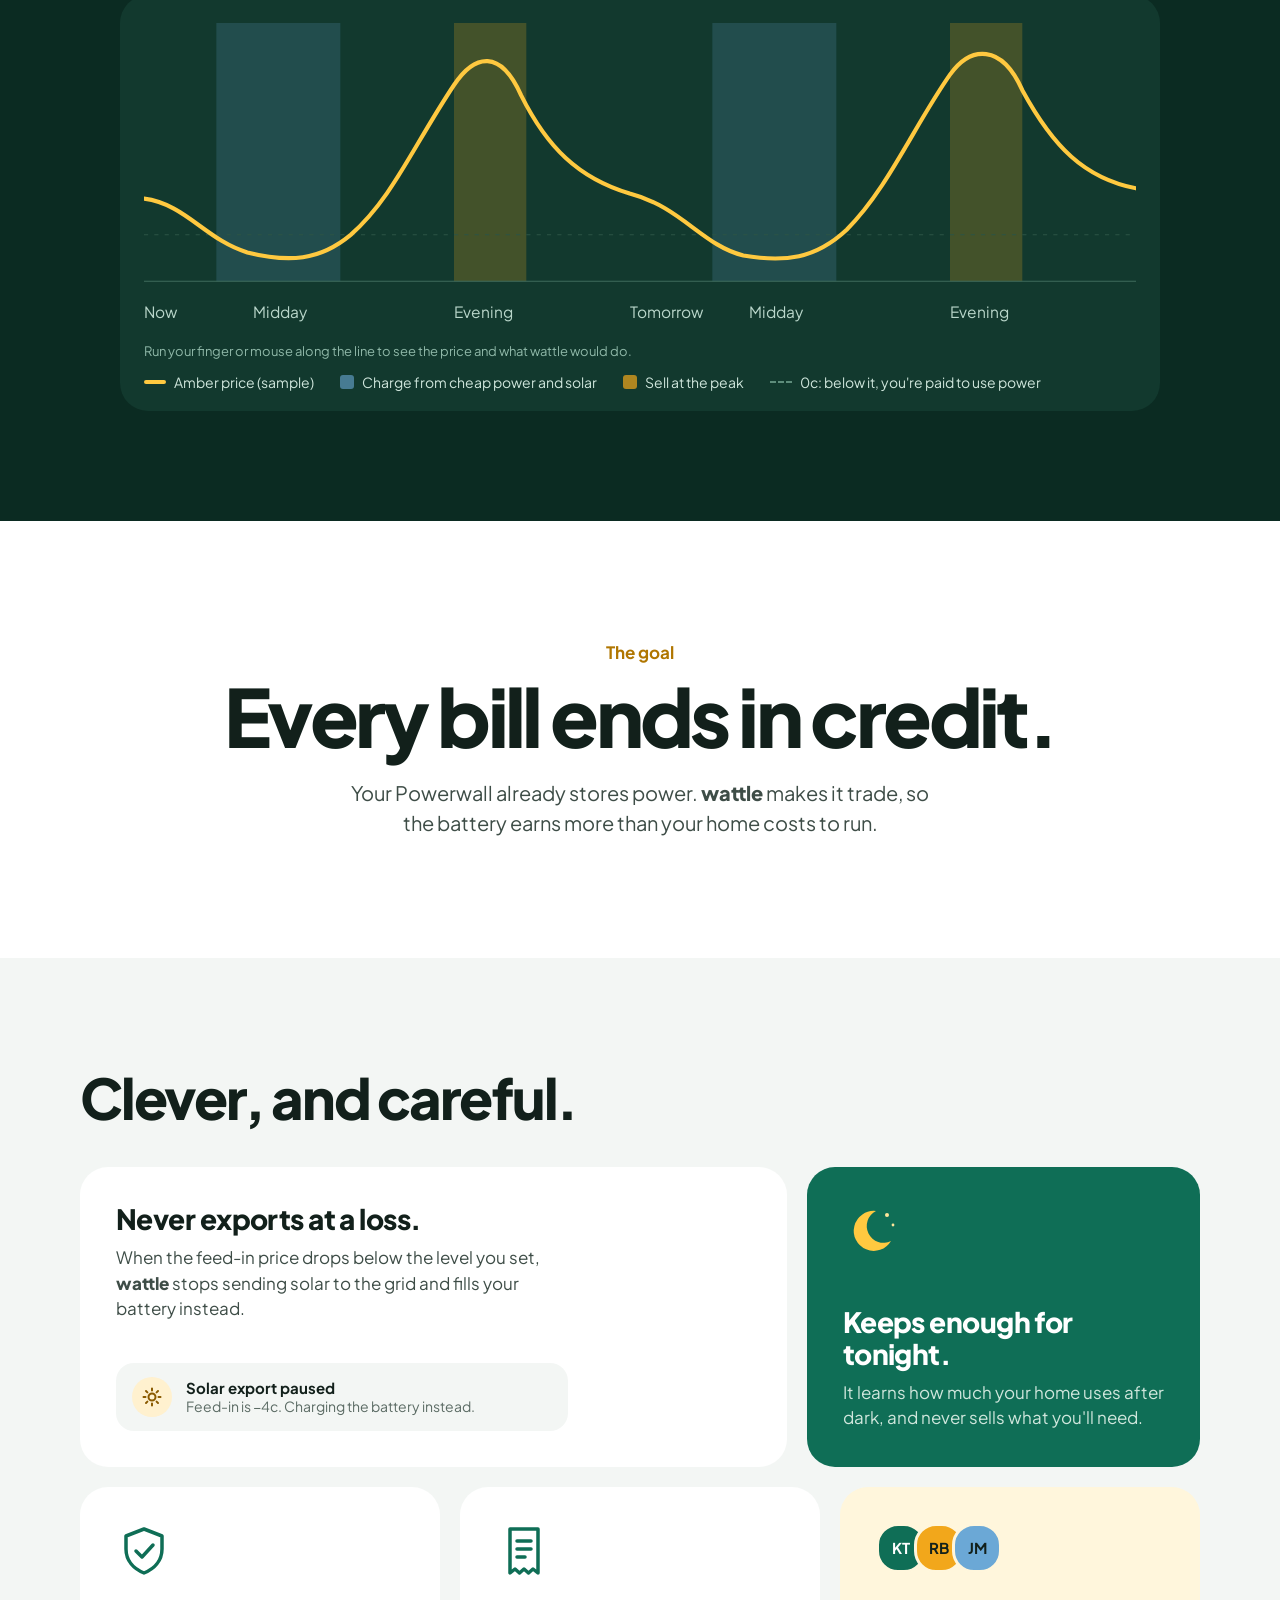
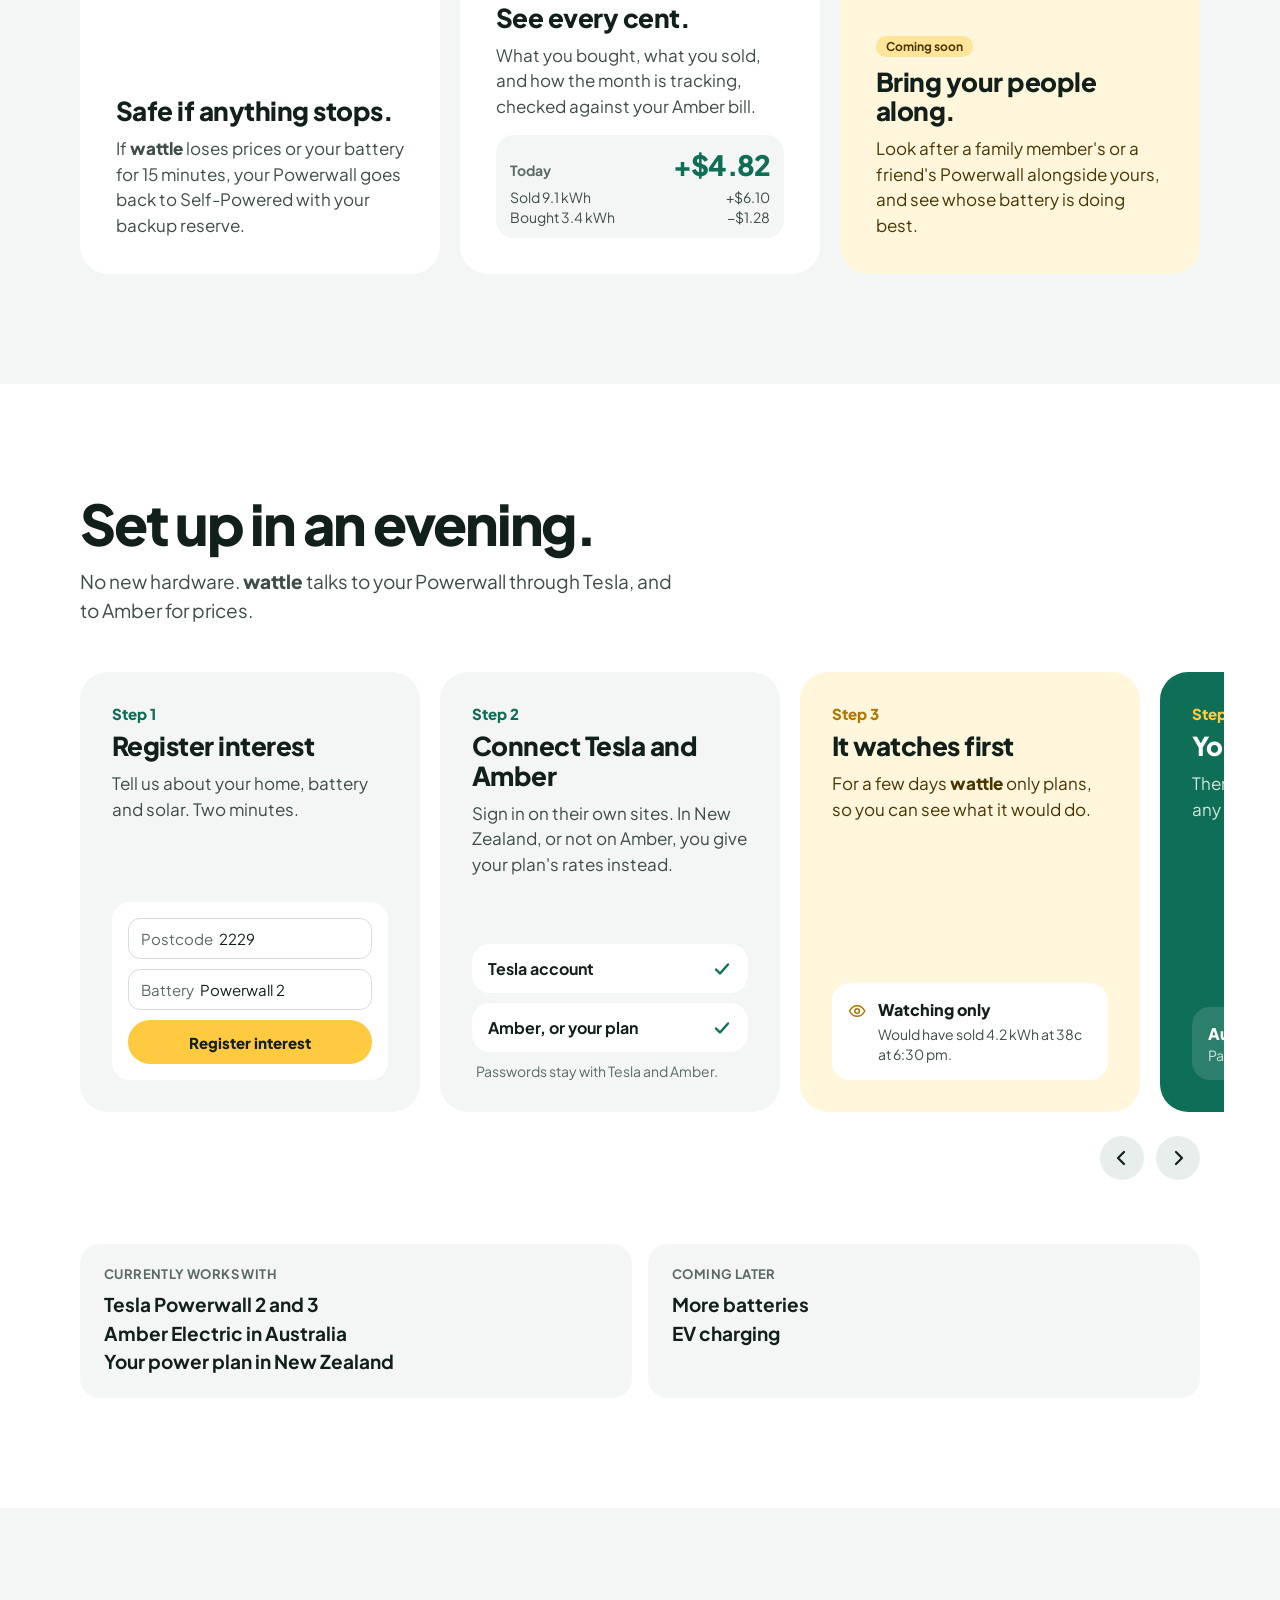
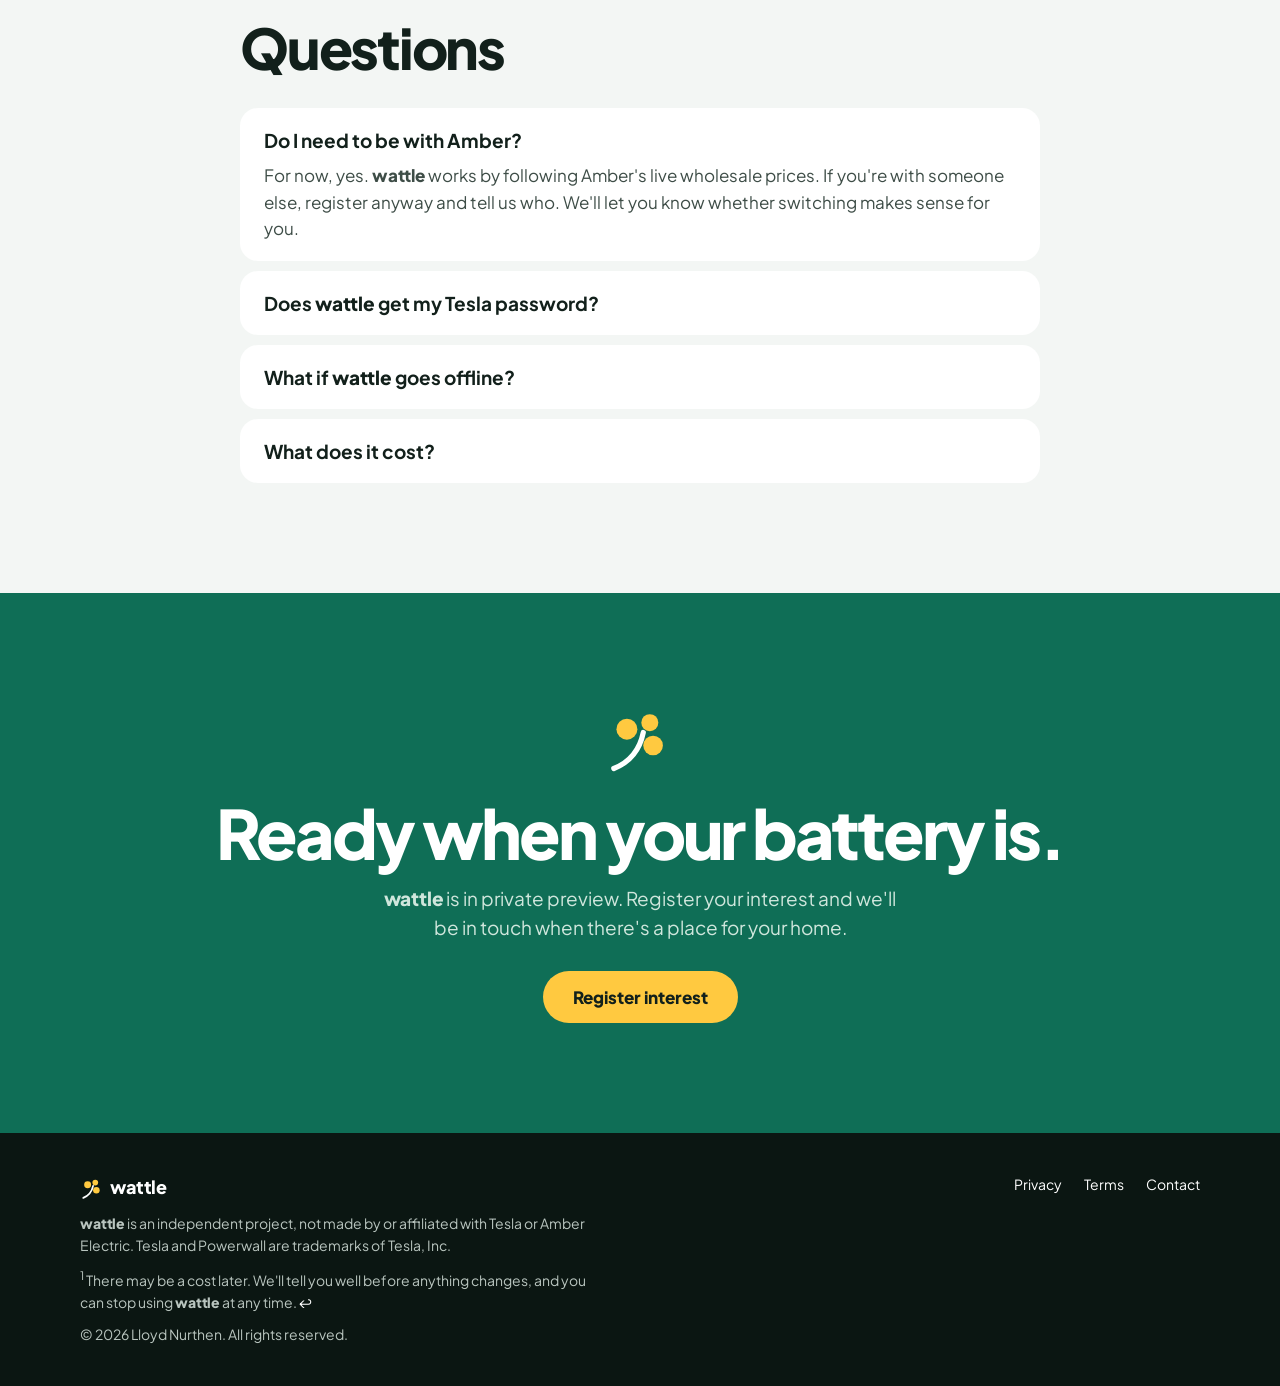
==== commit f2295959: "Plan chart shows prices as you move along it; receipt icon on See every cent (#8) Co-Authored-By: Cl" ====
--- a/index.html
+++ b/index.html
@@ -101,7 +101,7 @@
       <h2 style="margin: 0; font-size: clamp(36px, 5.5vw, 64px); line-height: 1.05; font-weight: 800; letter-spacing: -0.04em; max-width: 760px">Every minute, it plans the next two days.</h2>
       <p style="margin: 20px 0 0; max-width: 620px; font-size: 20px; line-height: 1.5; color: #B9D6CA">Prices on Amber change every five minutes. <span class="wm">wattle</span> looks at the forecast, your solar and how much your home uses at night, then picks the best moments to charge and sell.</p>
       <div style="margin-top: 56px; background: #12392E; border-radius: 28px; padding: 28px 24px 20px">
-        <svg class="plan-chart" role="img" aria-label="Sample price forecast over two days, with charging when prices are low around midday and selling in the evening peaks" viewBox="0 0 960 300" width="100%" style="display: block">
+        <svg class="plan-chart" role="img" aria-label="Sample price forecast over two days, with charging when prices are low around midday and selling in the evening peaks" viewBox="0 0 960 300" width="100%" style="display: block; touch-action: pan-y; cursor: crosshair">
           <rect class="band" style="--d: 0.2s" x="70" y="0" width="120" height="250" fill="#6BA8D6" fill-opacity="0.18"></rect>
           <rect class="band" style="--d: 1.4s" x="550" y="0" width="120" height="250" fill="#6BA8D6" fill-opacity="0.18"></rect>
           <rect class="band" style="--d: 0.75s" x="300" y="0" width="70" height="250" fill="#F2A71B" fill-opacity="0.22"></rect>
@@ -109,18 +109,18 @@
           <line x1="0" y1="250" x2="960" y2="250" stroke="#3F6B5C" stroke-width="1"></line>
           <line x1="0" y1="205" x2="960" y2="205" stroke="#2C5446" stroke-width="1" stroke-dasharray="4 6"></line>
           <path d="M0 170 C40 175 60 210 100 222 C140 232 170 230 200 205 C240 170 260 120 300 60 C320 30 345 25 365 70 C390 120 420 150 470 165 C520 178 540 215 580 225 C620 232 650 228 680 200 C720 160 745 100 780 50 C800 22 830 20 850 65 C880 120 910 150 960 160" class="price-line" pathLength="1" fill="none" stroke="#FFC940" stroke-width="4" stroke-linecap="round"></path>
-          <text x="0" y="285" fill="#B9D6CA" font-size="15" font-family="Plus Jakarta Sans, sans-serif">Now</text>
+          <g class="scrub" visibility="hidden" aria-hidden="true" pointer-events="none"><line class="sl" x1="340" y1="0" x2="340" y2="250" stroke="#FFFFFF" stroke-opacity="0.35" stroke-width="1.5"></line><circle class="sd" cx="340" cy="26" r="7" fill="#FFC940" stroke="#12392E" stroke-width="3"></circle><g class="sb" transform="translate(354 8)"><rect width="178" height="54" rx="12" fill="#FFFFFF"></rect><text class="st1" x="14" y="21" fill="#3E4D47" font-size="13" font-family="Plus Jakarta Sans, sans-serif">Today 6:55 pm</text><text class="st2" x="14" y="42" fill="#12201B" font-size="17" font-weight="800" font-family="Plus Jakarta Sans, sans-serif">57c · Selling</text></g></g><text x="0" y="285" fill="#B9D6CA" font-size="15" font-family="Plus Jakarta Sans, sans-serif">Now</text>
           <text x="105" y="285" fill="#B9D6CA" font-size="15" font-family="Plus Jakarta Sans, sans-serif">Midday</text>
           <text x="300" y="285" fill="#B9D6CA" font-size="15" font-family="Plus Jakarta Sans, sans-serif">Evening</text>
           <text x="470" y="285" fill="#B9D6CA" font-size="15" font-family="Plus Jakarta Sans, sans-serif">Tomorrow</text>
           <text x="585" y="285" fill="#B9D6CA" font-size="15" font-family="Plus Jakarta Sans, sans-serif">Midday</text>
           <text x="780" y="285" fill="#B9D6CA" font-size="15" font-family="Plus Jakarta Sans, sans-serif">Evening</text>
-          <text x="900" y="200" fill="#B9D6CA" font-size="13" font-family="Plus Jakarta Sans, sans-serif">0c</text>
+          
         </svg>
-        <div style="display: flex; gap: 10px 26px; flex-wrap: wrap; margin-top: 14px; font-size: 14px; color: #CFE6DC">
+        <div style="font-size: 13px; color: #8FB8A8; margin-top: 10px">Run your finger or mouse along the line to see the price and what wattle would do.</div><div style="display: flex; gap: 10px 26px; flex-wrap: wrap; margin-top: 14px; font-size: 14px; color: #CFE6DC">
           <div style="display: flex; align-items: center; gap: 8px"><div style="width: 22px; height: 4px; border-radius: 2px; background: #FFC940"></div>Amber price (sample)</div>
           <div style="display: flex; align-items: center; gap: 8px"><div style="width: 14px; height: 14px; border-radius: 3px; background: #6BA8D6; opacity: 0.6"></div>Charge from cheap power and solar</div>
-          <div style="display: flex; align-items: center; gap: 8px"><div style="width: 14px; height: 14px; border-radius: 3px; background: #F2A71B; opacity: 0.7"></div>Sell at the peak</div>
+          <div style="display: flex; align-items: center; gap: 8px"><div style="width: 14px; height: 14px; border-radius: 3px; background: #F2A71B; opacity: 0.7"></div>Sell at the peak</div><div style="display: flex; align-items: center; gap: 8px"><div style="width: 22px; height: 0; border-top: 2px dashed #5E8C7B"></div>0c: below it, you're paid to use power</div>
         </div>
       </div>
     </div>
@@ -167,10 +167,10 @@
         </div>
 
         <div style="flex: 1 1 300px; background: #FFFFFF; border-radius: 28px; padding: 36px; min-height: 280px; box-sizing: border-box; display: flex; flex-direction: column; justify-content: space-between; gap: 24px">
-          <div style="background: #F3F6F4; border-radius: 18px; padding: 14px 16px; max-width: 280px"><div style="display: flex; justify-content: space-between; align-items: baseline"><span style="font-size: 14px; font-weight: 700; color: #5B6B64">Today</span><span style="font-size: 28px; font-weight: 800; letter-spacing: -0.03em; color: #0F6E56">+$4.82</span></div><div style="display: flex; justify-content: space-between; font-size: 14px; color: #3E4D47; margin-top: 6px"><span>Sold 9.1 kWh</span><span>+$6.10</span></div><div style="display: flex; justify-content: space-between; font-size: 14px; color: #3E4D47; margin-top: 2px"><span>Bought 3.4 kWh</span><span>−$1.28</span></div></div>
+          <svg aria-hidden="true" width="56" height="56" viewBox="0 0 56 56" fill="none" stroke="#0F6E56" stroke-width="3.5" stroke-linecap="round" stroke-linejoin="round"><path d="M14 6h28v44l-5-4-4.5 4-4.5-4-4.5 4-4.5-4-5 4z"></path><path d="M21 18h14M21 26h14M21 34h8"></path></svg>
           <div>
             <h3 style="margin: 0; font-size: 26px; line-height: 1.15; font-weight: 800; letter-spacing: -0.02em">See every cent.</h3>
-            <p style="margin: 10px 0 0; font-size: 17px; line-height: 1.5; color: #3E4D47">What you bought, what you sold, and how the month is tracking, checked against your Amber bill.</p>
+            <p style="margin: 10px 0 0; font-size: 17px; line-height: 1.5; color: #3E4D47">What you bought, what you sold, and how the month is tracking, checked against your Amber bill.</p><div style="background: #F3F6F4; border-radius: 18px; padding: 12px 14px; max-width: 280px; margin-top: 16px"><div style="display: flex; justify-content: space-between; align-items: baseline"><span style="font-size: 14px; font-weight: 700; color: #5B6B64">Today</span><span style="font-size: 28px; font-weight: 800; letter-spacing: -0.03em; color: #0F6E56">+$4.82</span></div><div style="display: flex; justify-content: space-between; font-size: 14px; color: #3E4D47; margin-top: 6px"><span>Sold 9.1 kWh</span><span>+$6.10</span></div><div style="display: flex; justify-content: space-between; font-size: 14px; color: #3E4D47; margin-top: 2px"><span>Bought 3.4 kWh</span><span>−$1.28</span></div></div>
           </div>
         </div>
 
@@ -269,6 +269,53 @@
       if (e[0].isIntersecting) { c.classList.remove('wait'); c.classList.add('play'); o.disconnect(); }
     }, { threshold: 0.4 }).observe(c);
   })();
+  // Plan chart: move along the line to see the price and what wattle would do at that time.
+  (function () {
+    var svg = document.querySelector('.plan-chart');
+    if (!svg || !svg.querySelector('.scrub')) return;
+    var path = svg.querySelector('.price-line'), g = svg.querySelector('.scrub'), box = g.querySelector('.sb');
+    var L = path.getTotalLength(), pts = [];
+    for (var i = 0; i <= 600; i++) { var p = path.getPointAtLength(L * i / 600); pts.push([p.x, p.y]); }
+    function yAt(x) {
+      for (var i = 1; i < pts.length; i++) if (pts[i][0] >= x) {
+        var a = pts[i - 1], b = pts[i], t = (x - a[0]) / ((b[0] - a[0]) || 1); return a[1] + t * (b[1] - a[1]);
+      }
+      return pts[pts.length - 1][1];
+    }
+    // Hours from midnight today at the chart's labels (Now, Midday, Evening, Tomorrow, Midday, Evening).
+    var A = [[0, 7], [135, 12], [338, 19], [510, 24], [628, 36], [828, 43], [960, 47]];
+    function hourAt(x) {
+      for (var i = 1; i < A.length; i++) if (x <= A[i][0]) { var a = A[i - 1], b = A[i]; return a[1] + (x - a[0]) / (b[0] - a[0]) * (b[1] - a[1]); }
+      return 47;
+    }
+    function when(h) {
+      var m = Math.round(h * 12) * 5, day = m >= 1440 ? 'Tomorrow ' : 'Today ';
+      m %= 1440; var hh = Math.floor(m / 60), mm = m % 60;
+      return day + (hh % 12 || 12) + ':' + (mm < 10 ? '0' : '') + mm + (hh < 12 ? ' am' : ' pm');
+    }
+    function doing(x, c) {
+      if ((x >= 70 && x <= 190) || (x >= 550 && x <= 670)) return 'Charging';
+      if ((x >= 300 && x <= 370) || (x >= 780 && x <= 850)) return 'Selling';
+      return c < 0 ? 'Holding solar back' : 'Running the house';
+    }
+    function show(e) {
+      var r = svg.getBoundingClientRect(), x = Math.max(0, Math.min(960, (e.clientX - r.left) / r.width * 960));
+      var y = yAt(x), c = Math.round((205 - y) * 0.32);
+      g.querySelector('.sl').setAttribute('x1', x); g.querySelector('.sl').setAttribute('x2', x);
+      g.querySelector('.sd').setAttribute('cx', x); g.querySelector('.sd').setAttribute('cy', y);
+      var t1 = g.querySelector('.st1'), t2 = g.querySelector('.st2');
+      t1.textContent = when(hourAt(x));
+      t2.textContent = (c < 0 ? '−' + -c : c) + 'c · ' + doing(x, c);
+      g.setAttribute('visibility', 'visible');
+      var w = Math.ceil(Math.max(t1.getComputedTextLength(), t2.getComputedTextLength())) + 28;
+      box.querySelector('rect').setAttribute('width', w);
+      var bx = x + 14 + w > 960 ? x - 14 - w : x + 14, by = Math.max(4, Math.min(190, y - 70));
+      box.setAttribute('transform', 'translate(' + bx + ' ' + by + ')');
+    }
+    svg.addEventListener('pointermove', show);
+    svg.addEventListener('pointerdown', show);
+    svg.addEventListener('pointerleave', function () { g.setAttribute('visibility', 'hidden'); });
+  })();
   // Step cards: the arrow buttons scroll one card at a time.
   document.querySelectorAll(".steps-nav").forEach(function (b) {
     b.addEventListener("click", function () {
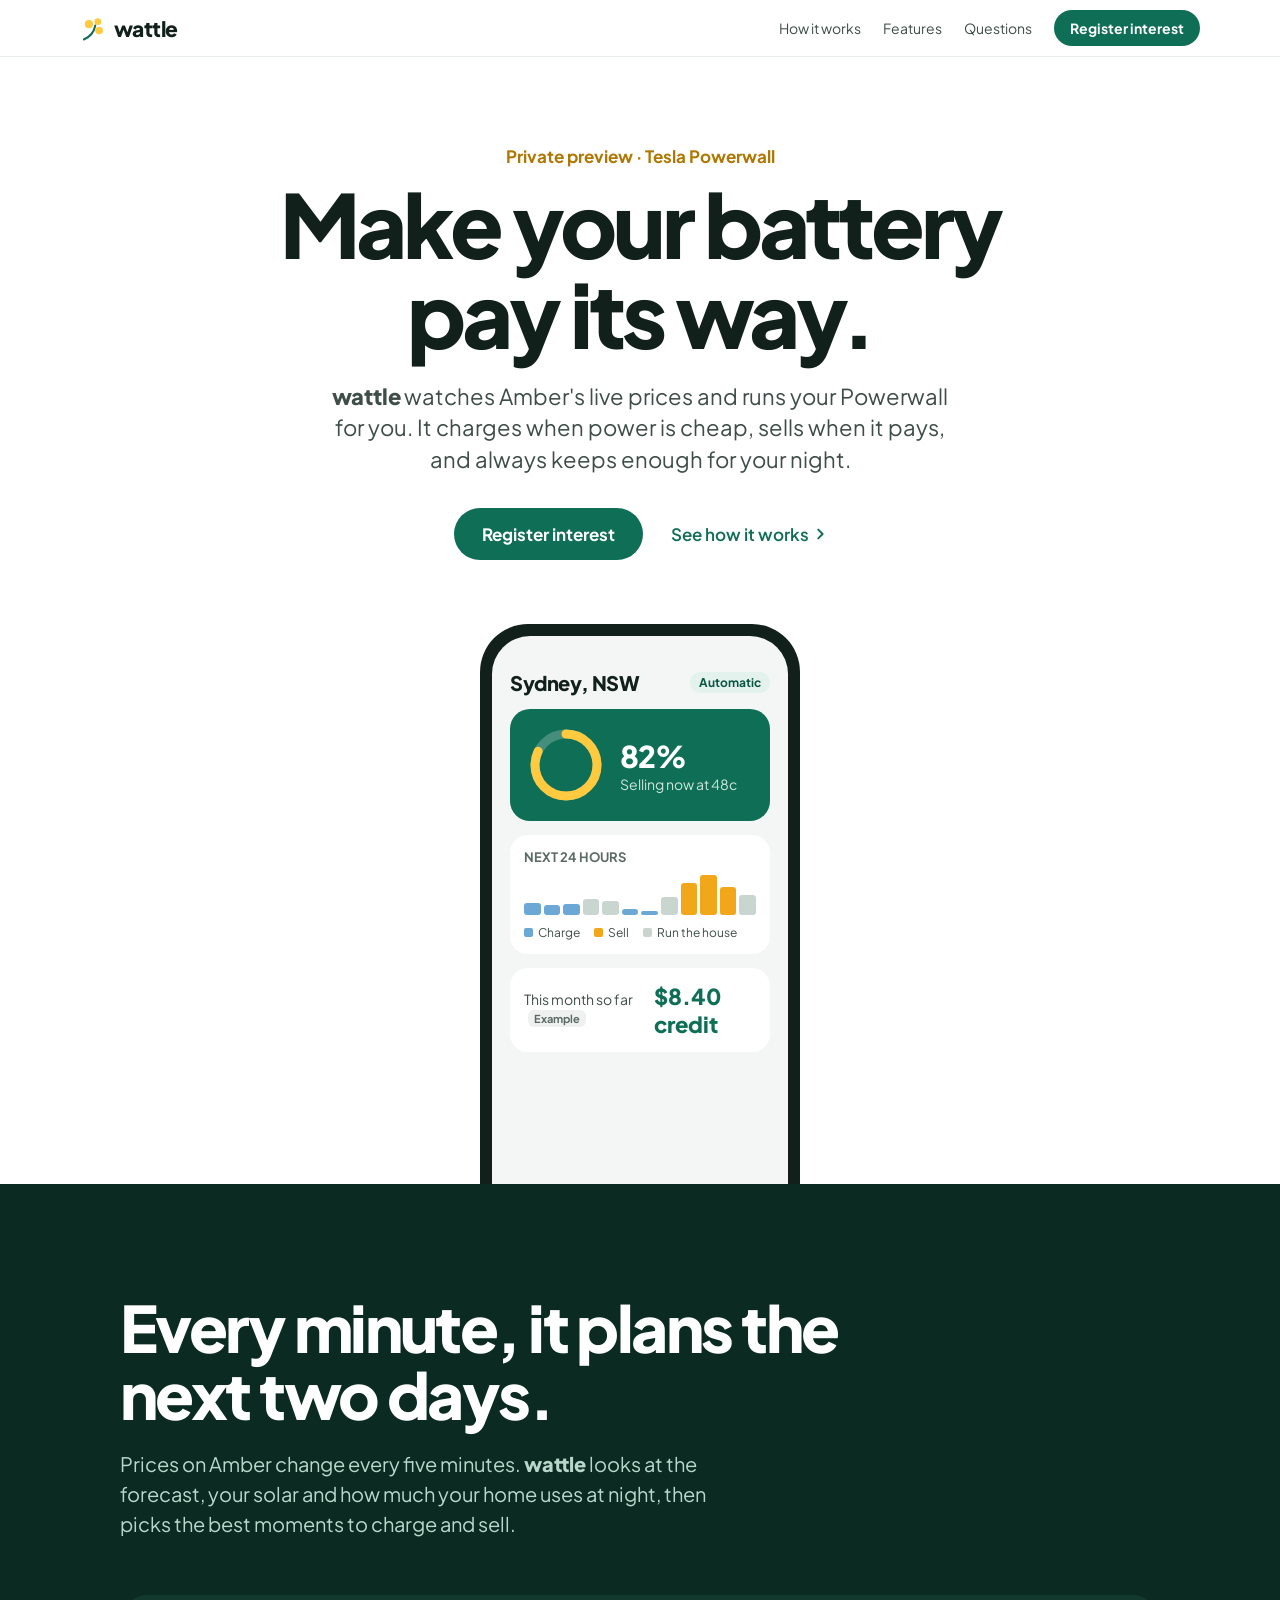
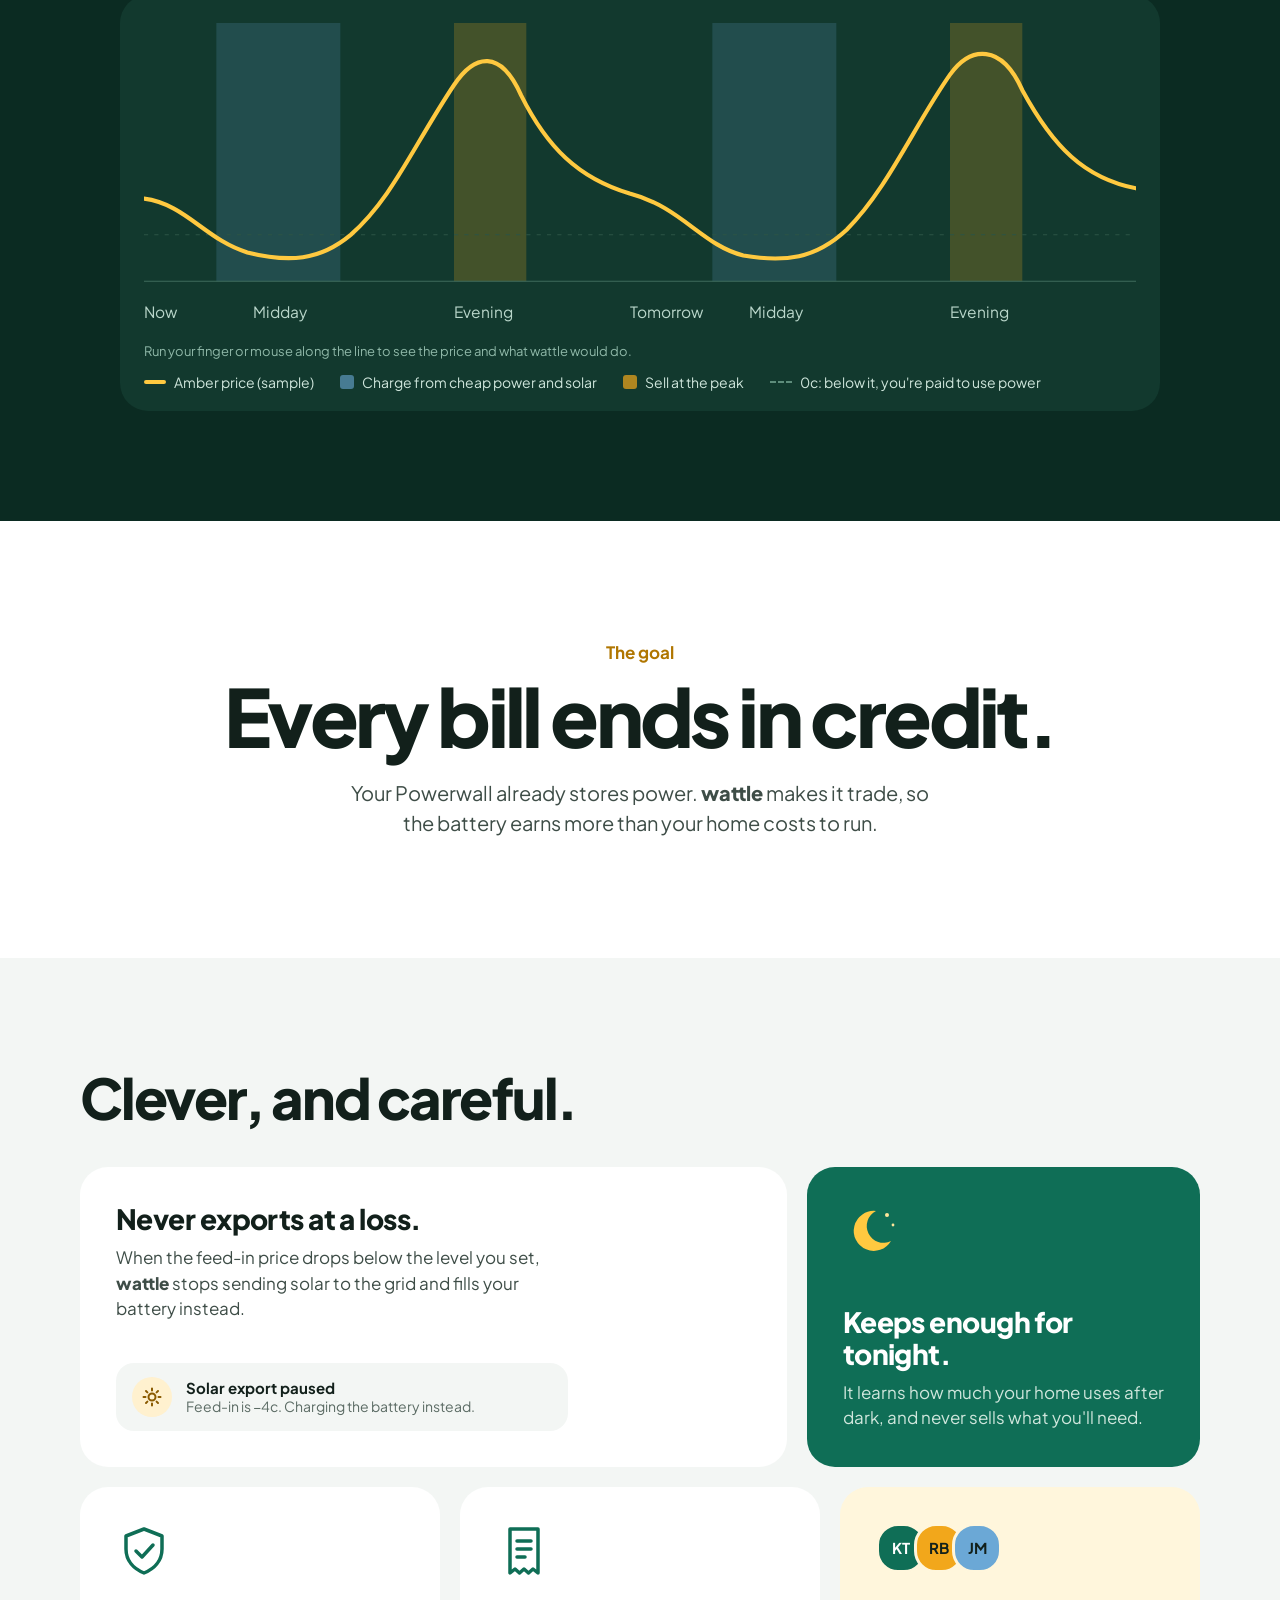
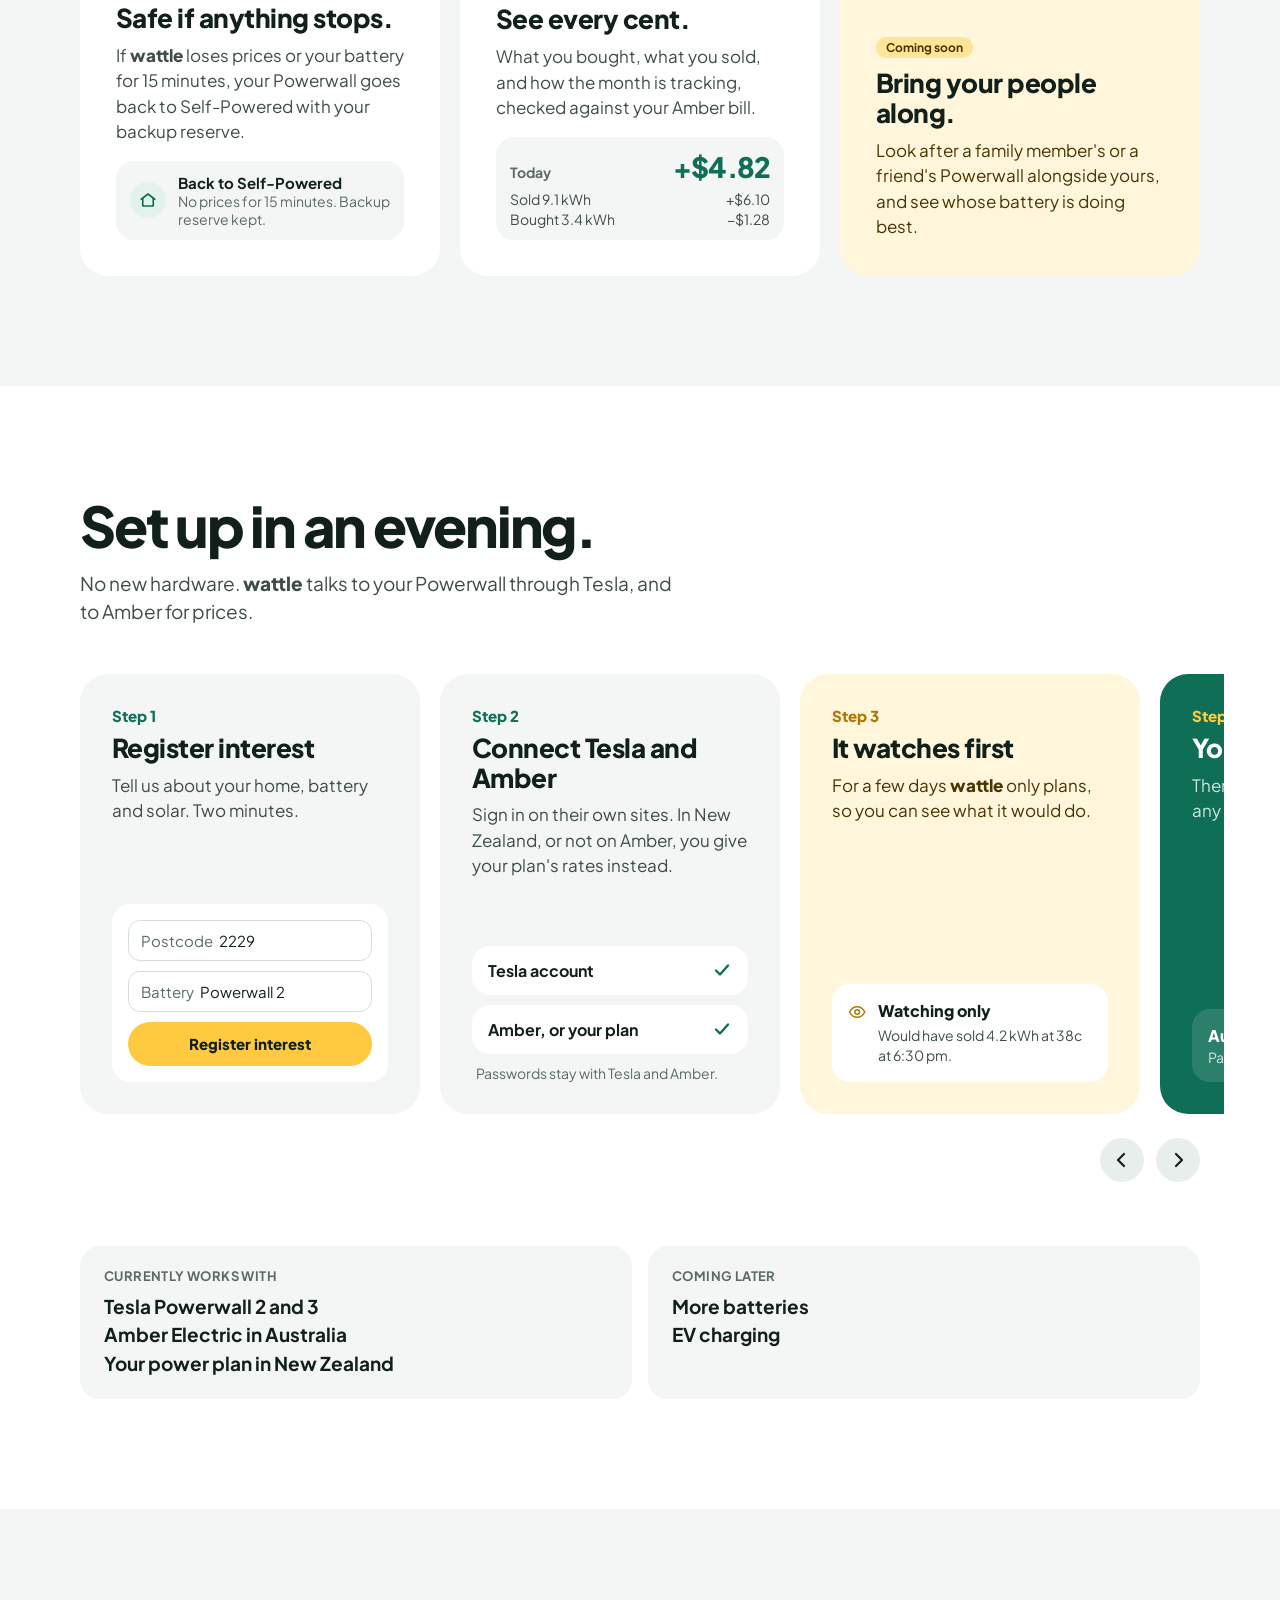
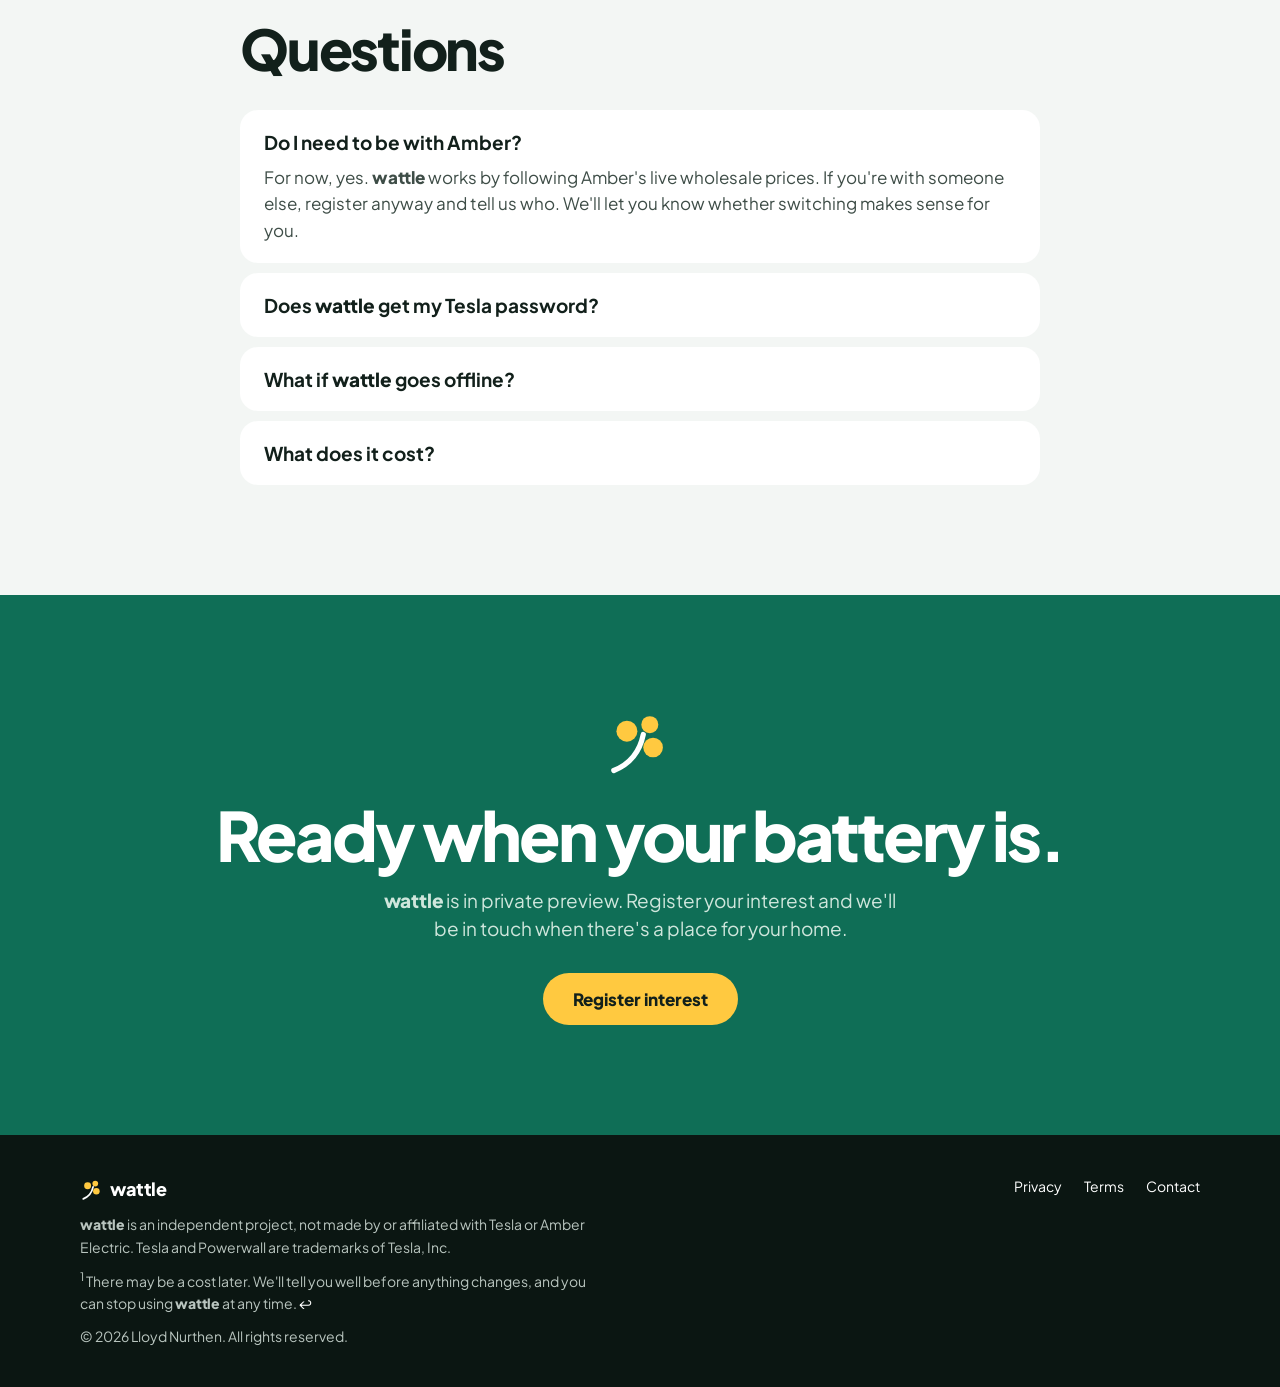
==== commit 47120aee: "Safe card gets a status chip like the ledger, so the cards line up (#8) Co-Authored-By: Claude Opus " ====
--- a/index.html
+++ b/index.html
@@ -162,7 +162,7 @@
           <svg aria-hidden="true" width="56" height="56" viewBox="0 0 56 56" fill="none" stroke="#0F6E56" stroke-width="3.5" stroke-linecap="round" stroke-linejoin="round"><path d="M28 6l18 7v13c0 12-8 20-18 24C18 46 10 38 10 26V13z"></path><path d="M20 28l6 6 11-12"></path></svg>
           <div>
             <h3 style="margin: 0; font-size: 26px; line-height: 1.15; font-weight: 800; letter-spacing: -0.02em">Safe if anything stops.</h3>
-            <p style="margin: 10px 0 0; font-size: 17px; line-height: 1.5; color: #3E4D47">If <span class="wm">wattle</span> loses prices or your battery for 15 minutes, your Powerwall goes back to Self-Powered with your backup reserve.</p>
+            <p style="margin: 10px 0 0; font-size: 17px; line-height: 1.5; color: #3E4D47">If <span class="wm">wattle</span> loses prices or your battery for 15 minutes, your Powerwall goes back to Self-Powered with your backup reserve.</p><div style="display: flex; align-items: center; gap: 12px; background: #F3F6F4; border-radius: 18px; padding: 12px 14px; margin-top: 16px; max-width: 300px"><div style="width: 36px; height: 36px; border-radius: 18px; background: #E3F2EC; display: flex; align-items: center; justify-content: center; flex: 0 0 auto"><svg aria-hidden="true" width="18" height="18" viewBox="0 0 24 24" fill="none" stroke="#0F6E56" stroke-width="2.2" stroke-linecap="round" stroke-linejoin="round"><path d="M3 11l9-7 9 7"></path><path d="M5 10v10h14V10"></path></svg></div><div><div style="font-size: 15px; font-weight: 700">Back to Self-Powered</div><div style="font-size: 14px; color: #5B6B64">No prices for 15 minutes. Backup reserve kept.</div></div></div>
           </div>
         </div>
 
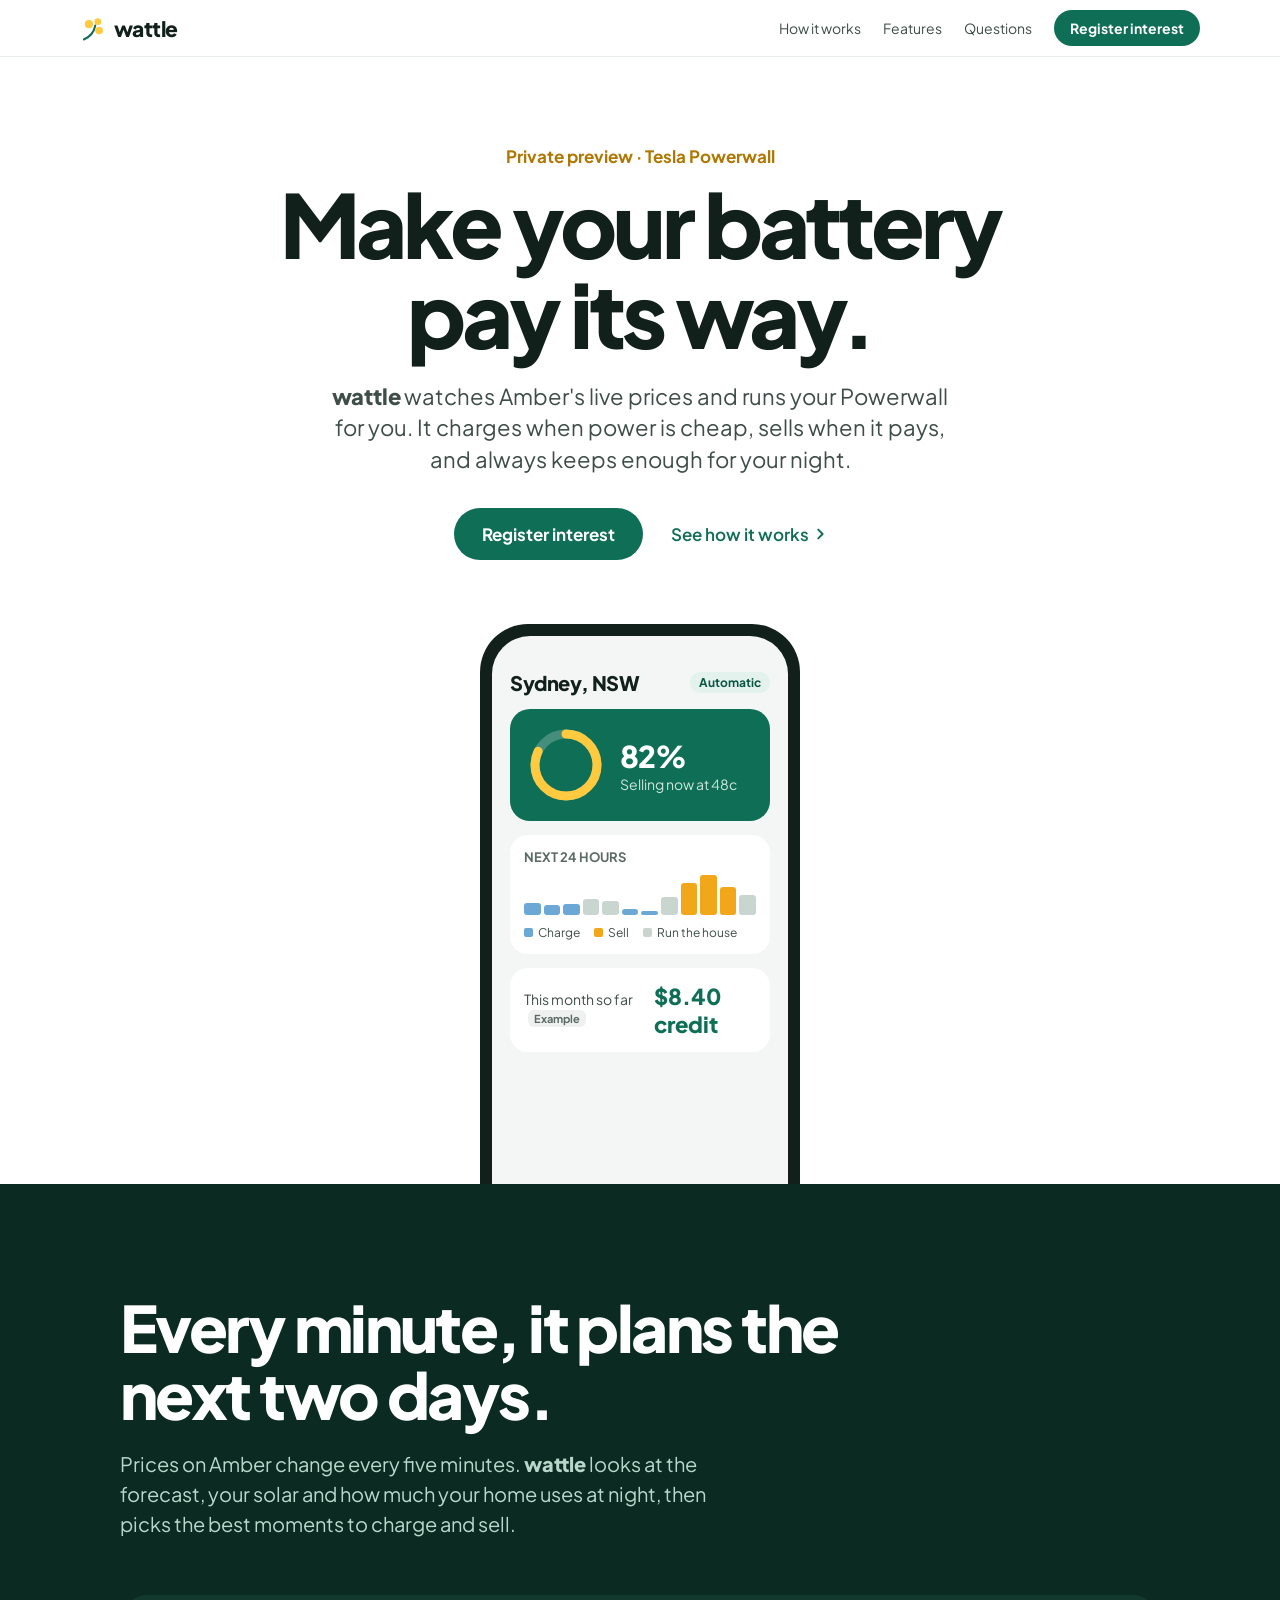
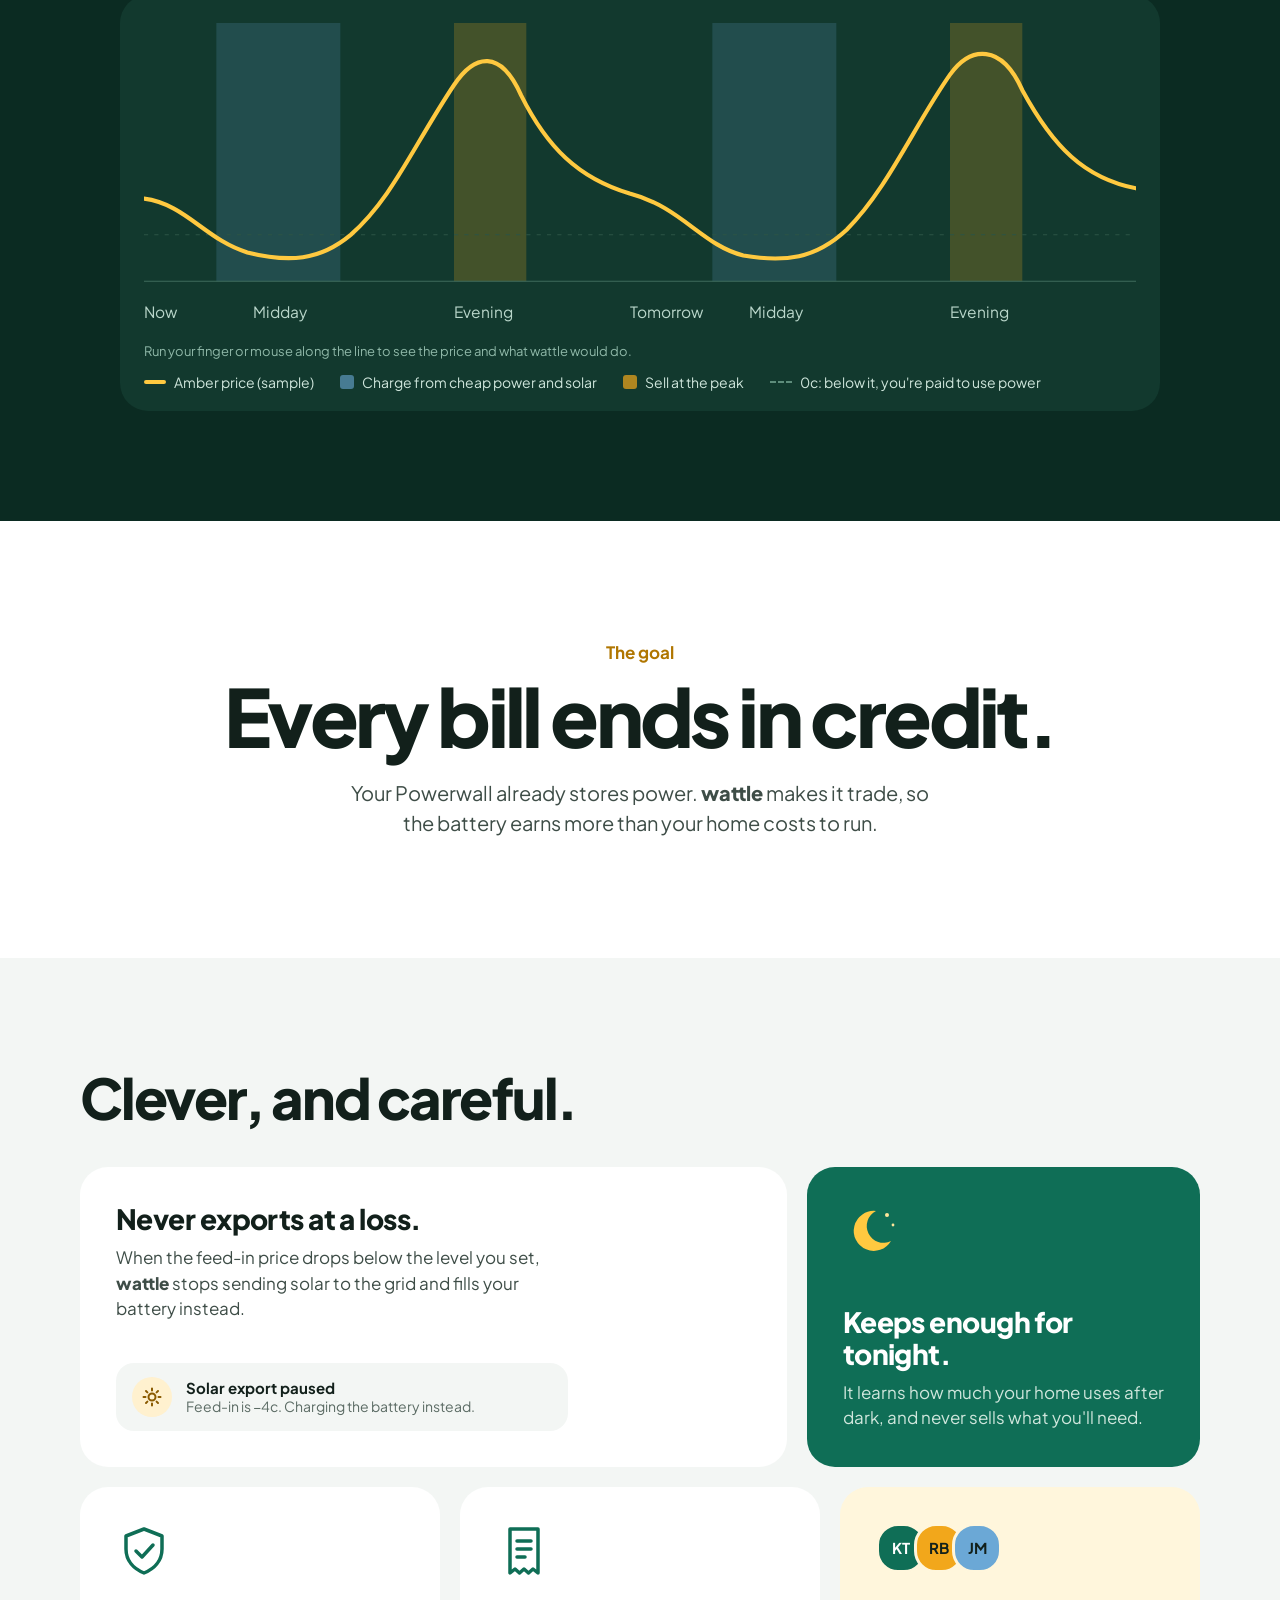
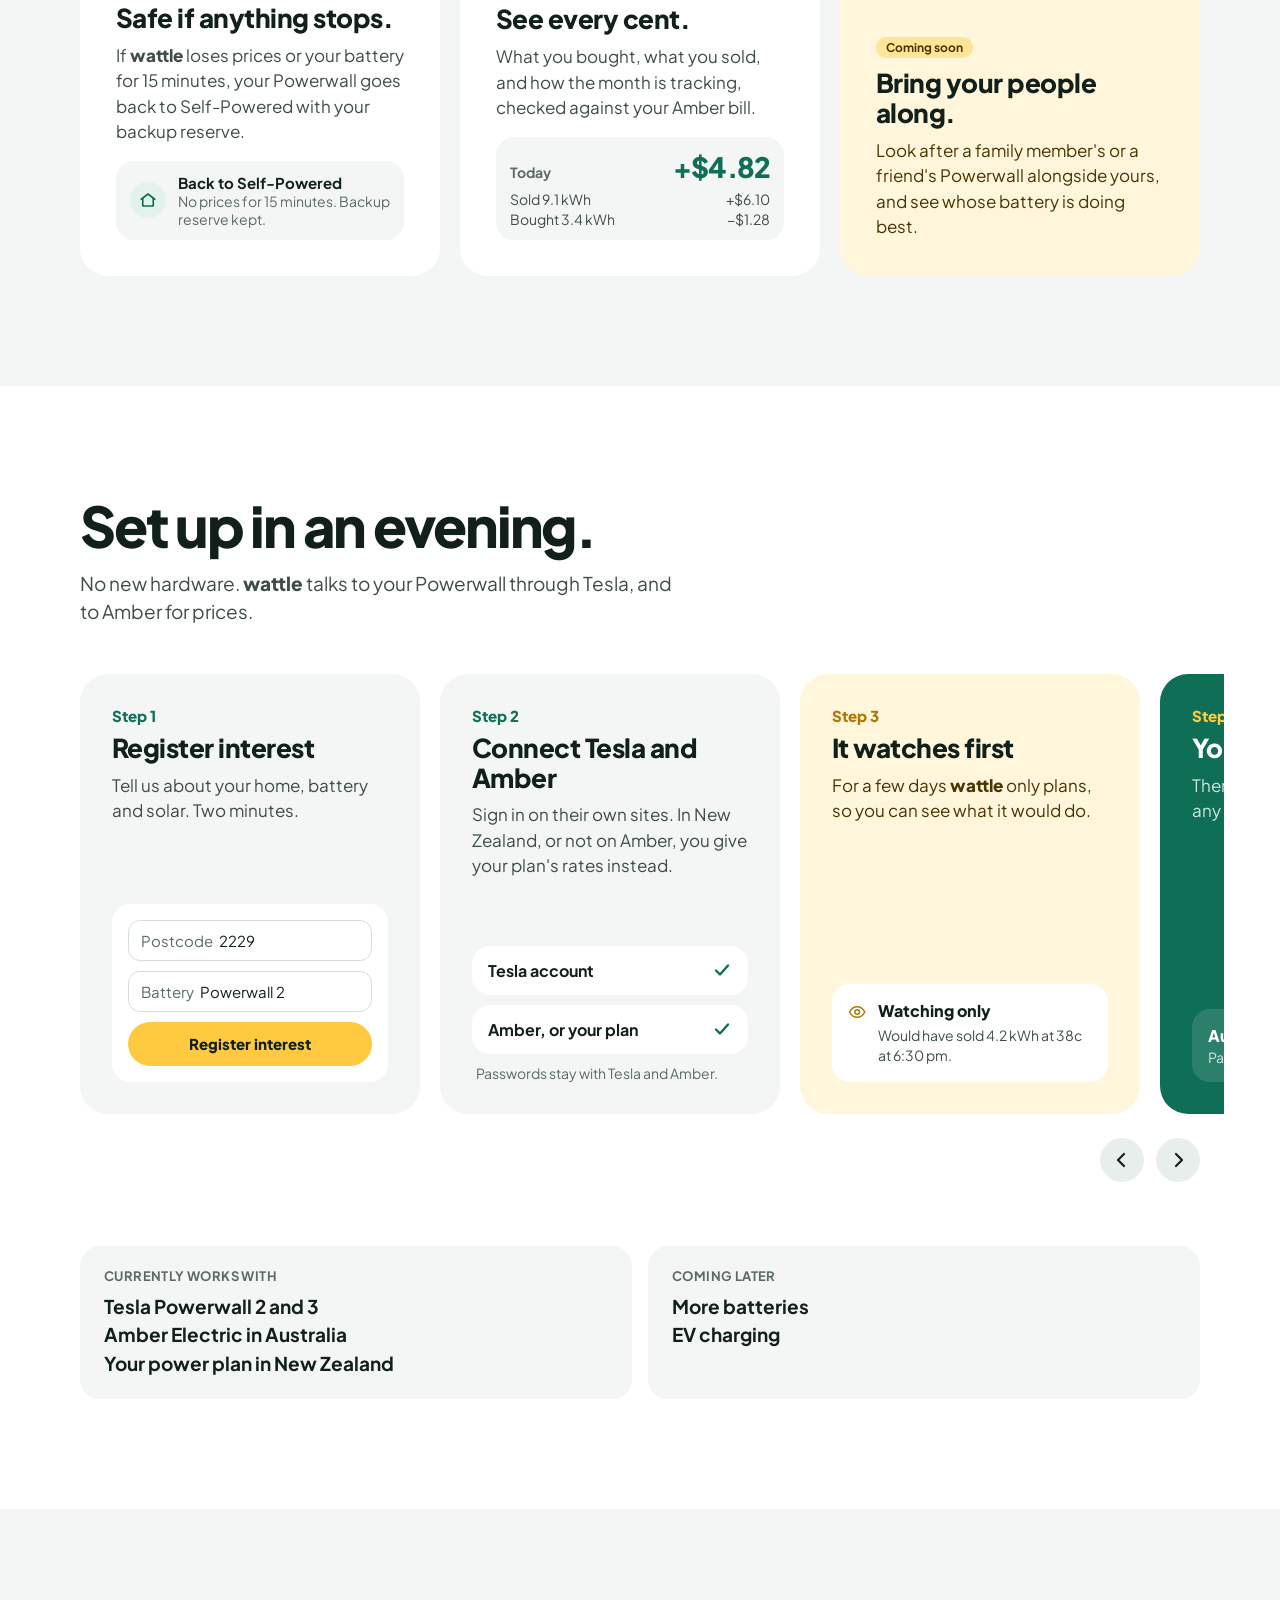
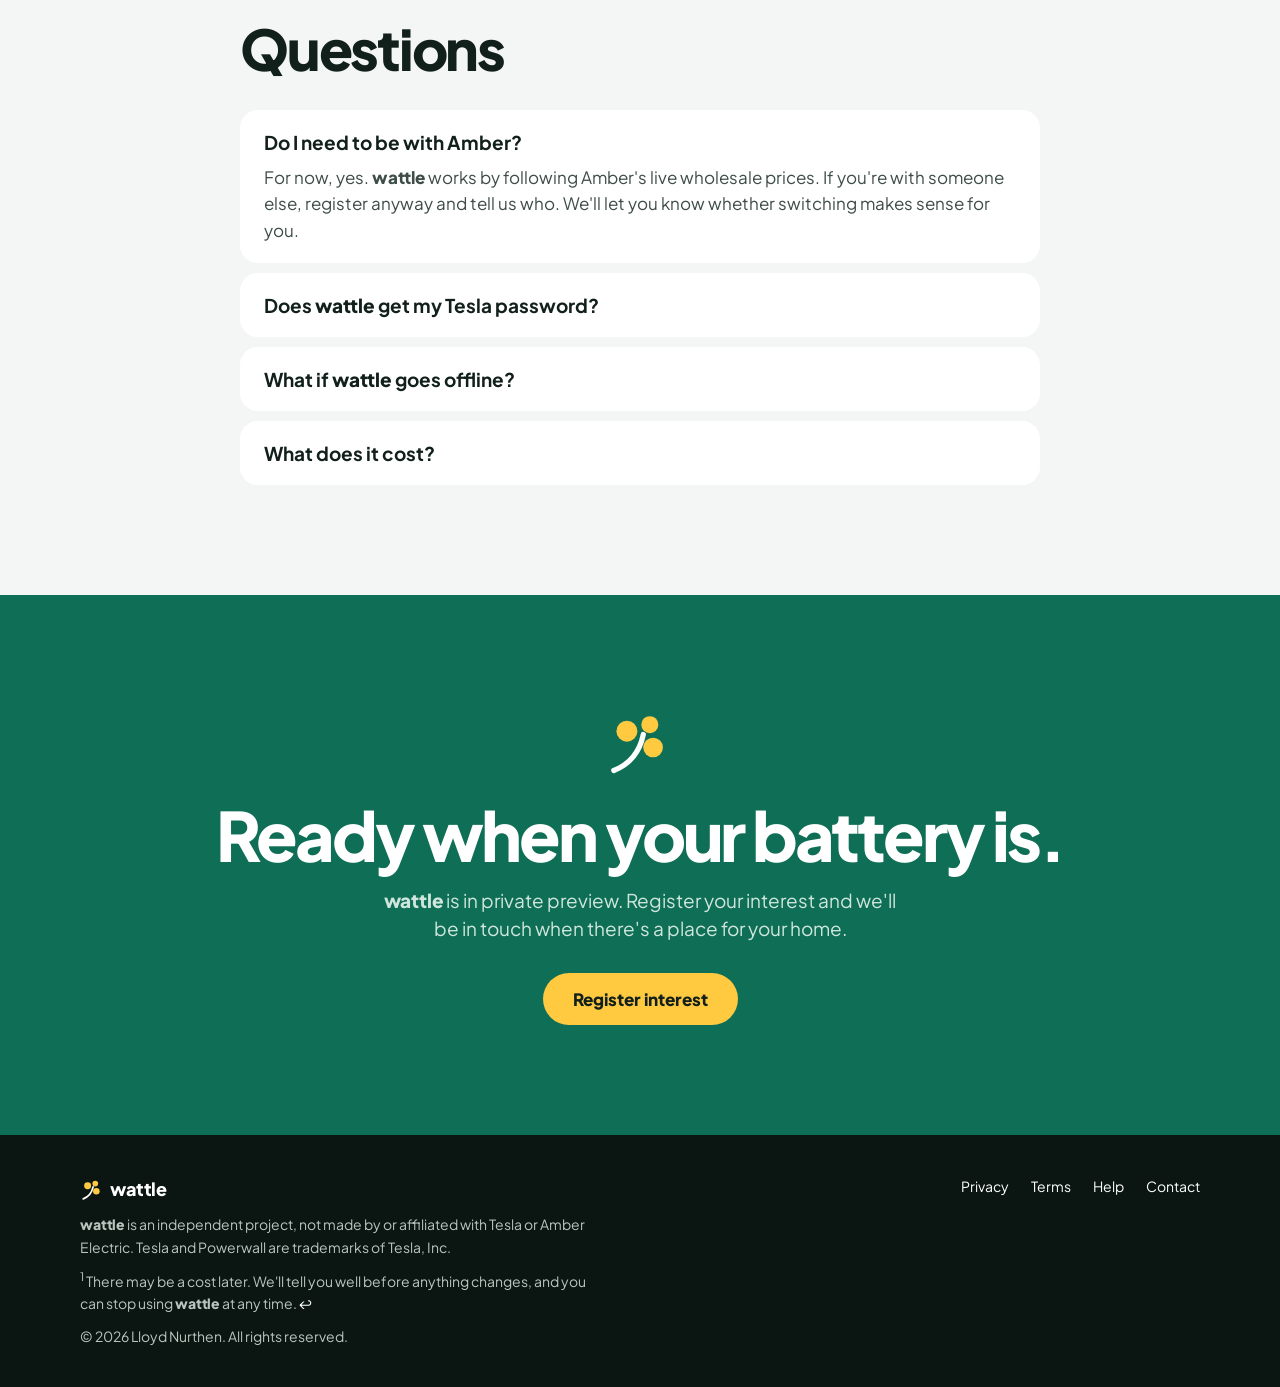
==== commit 61929b62: "Help pages at /help, starting with what the Now card tags mean (wattle #66) Help home with search an" ====
--- a/index.html
+++ b/index.html
@@ -254,6 +254,7 @@
       <div style="display: flex; gap: 22px; flex-wrap: wrap">
         <a href="/privacy/" style="color: #FFFFFF; text-decoration: none">Privacy</a>
         <a href="/terms/" style="color: #FFFFFF; text-decoration: none">Terms</a>
+        <a href="/help/" style="color: #FFFFFF; text-decoration: none">Help</a>
         <a href="mailto:wattle@nurthen.au" style="color: #FFFFFF; text-decoration: none">Contact</a>
       </div>
     </div>
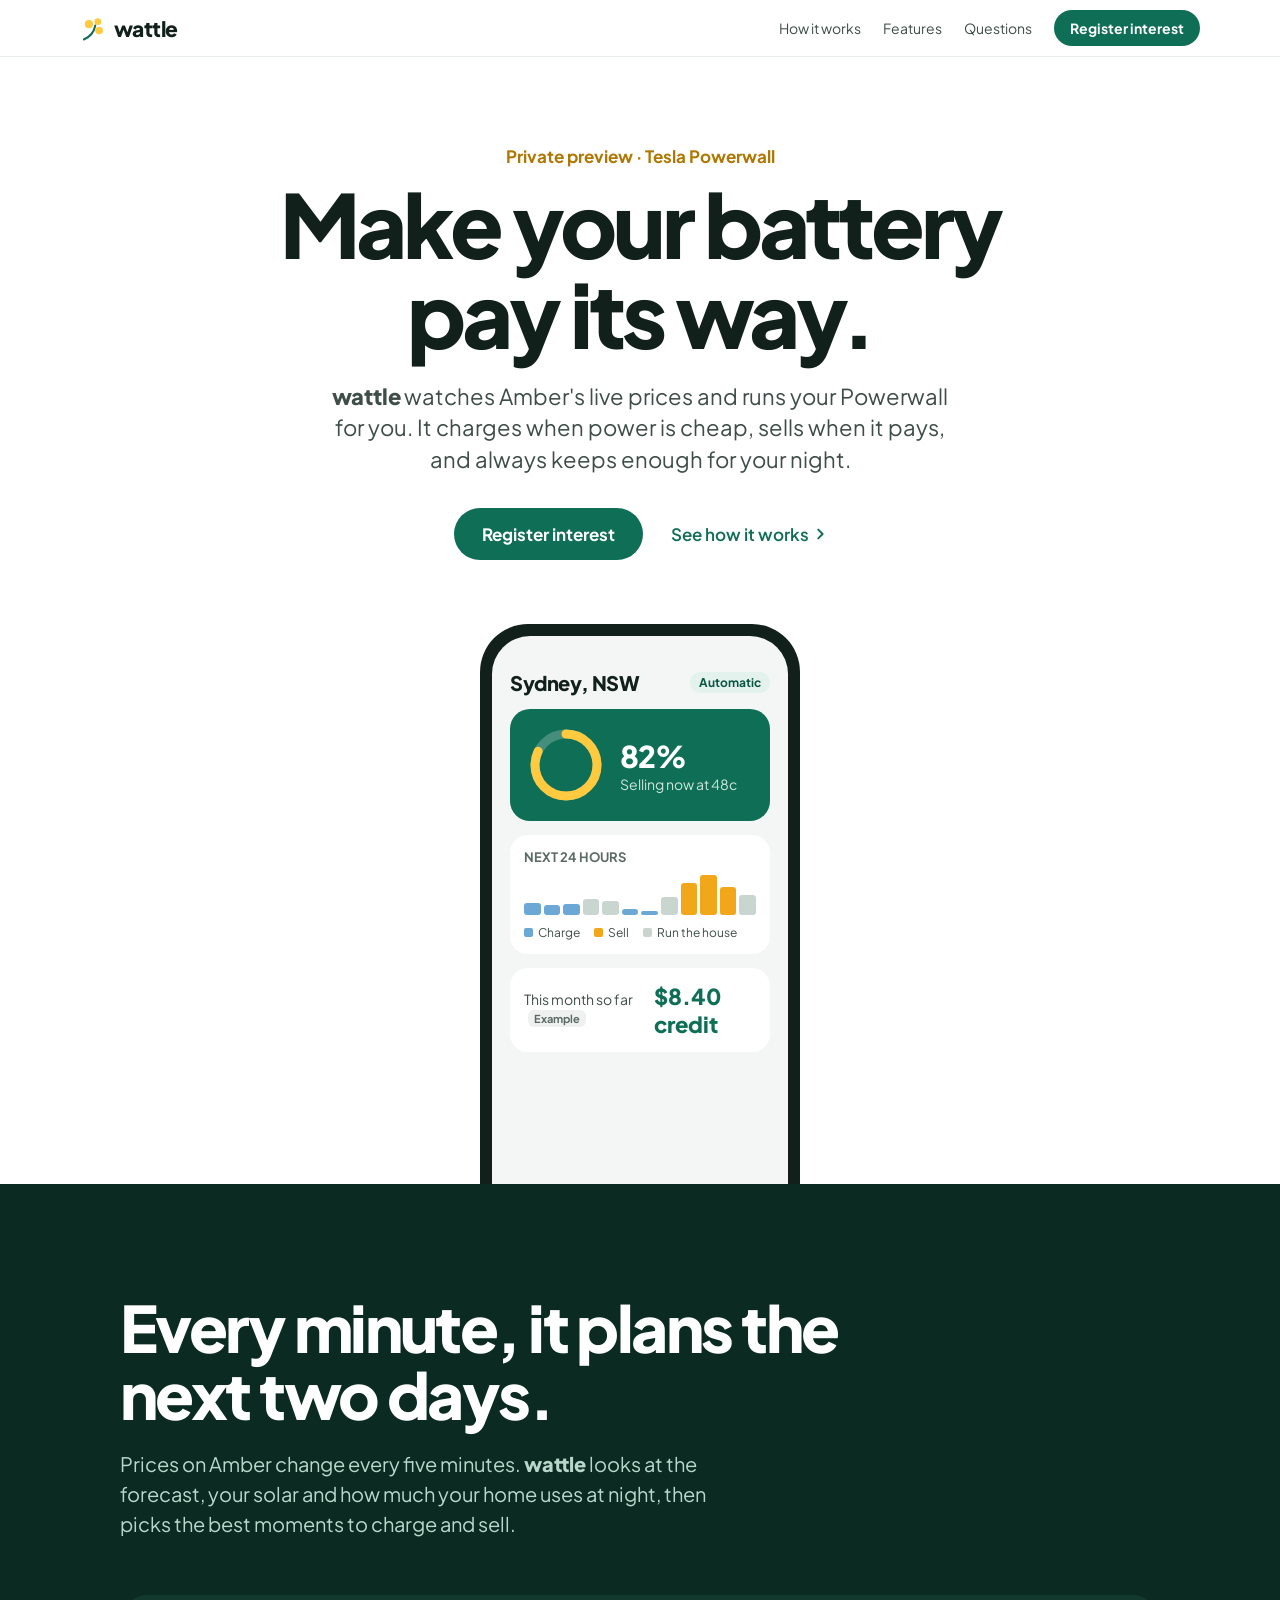
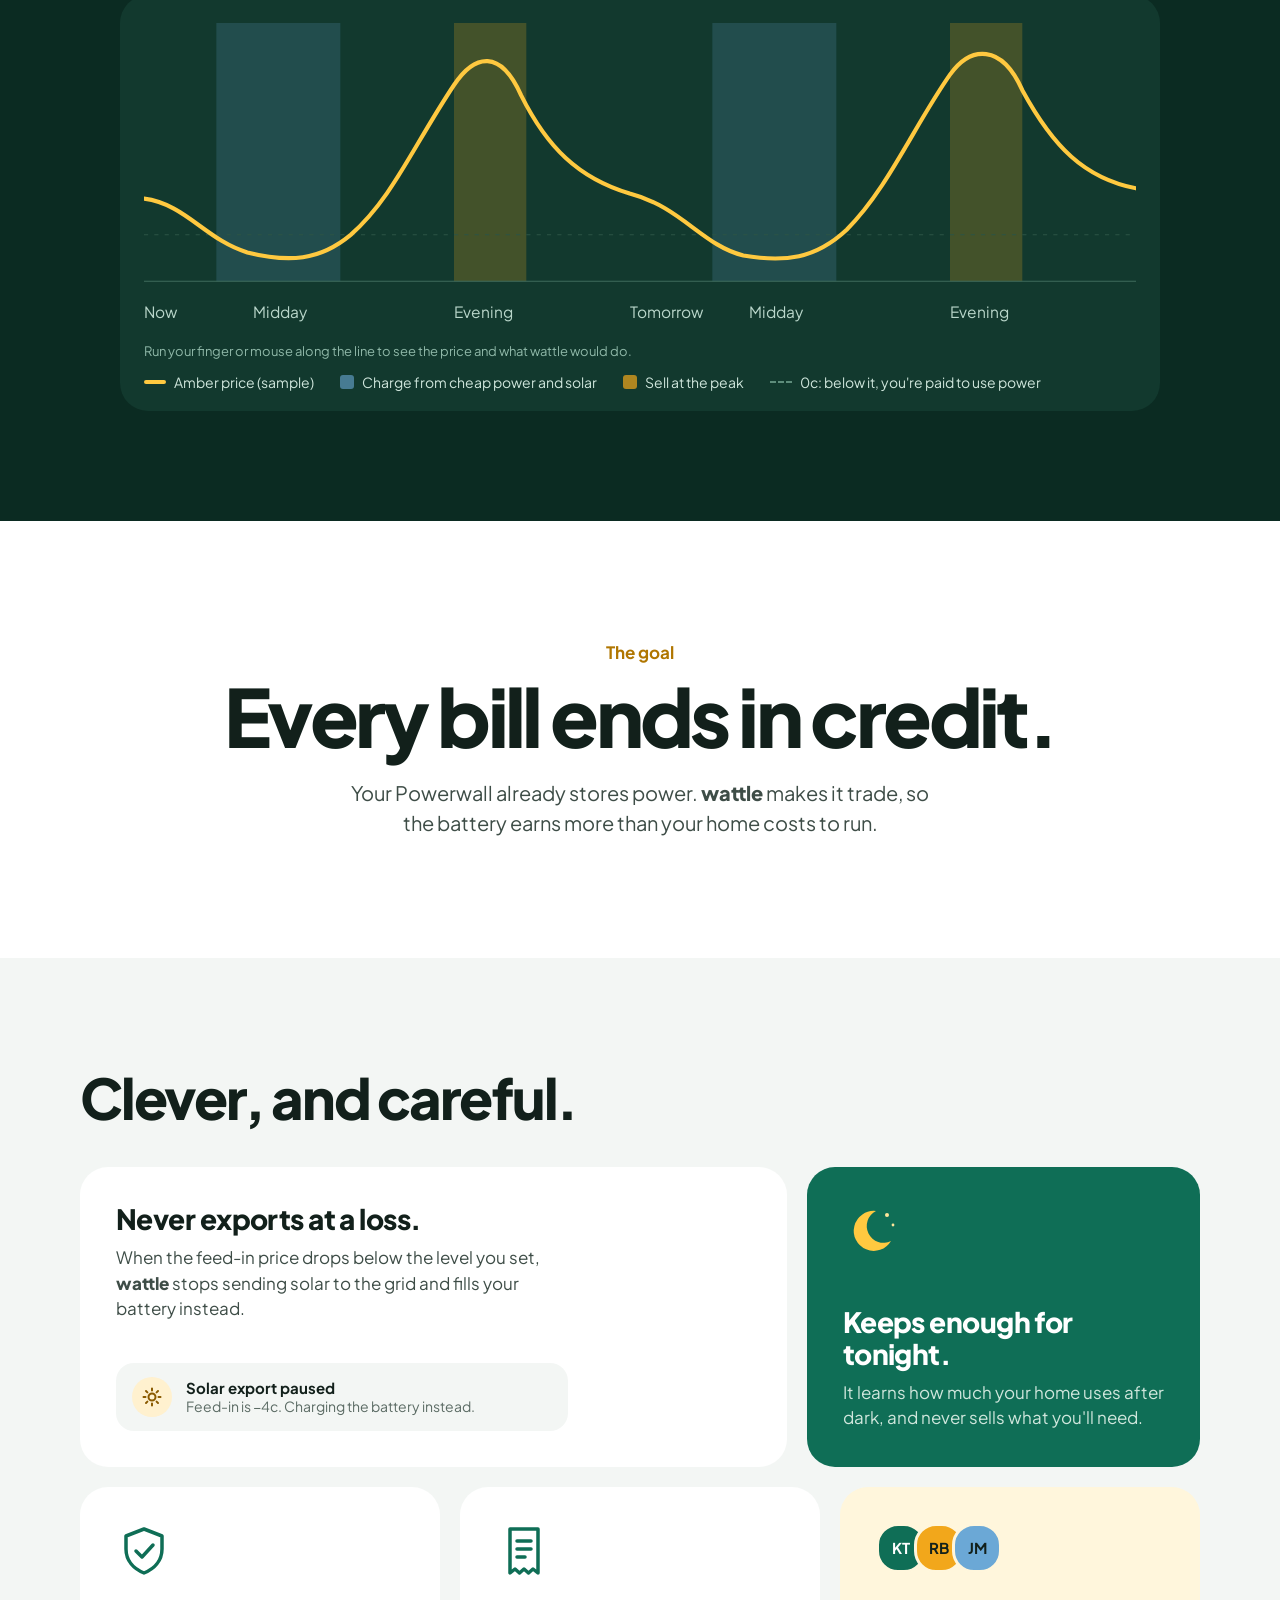
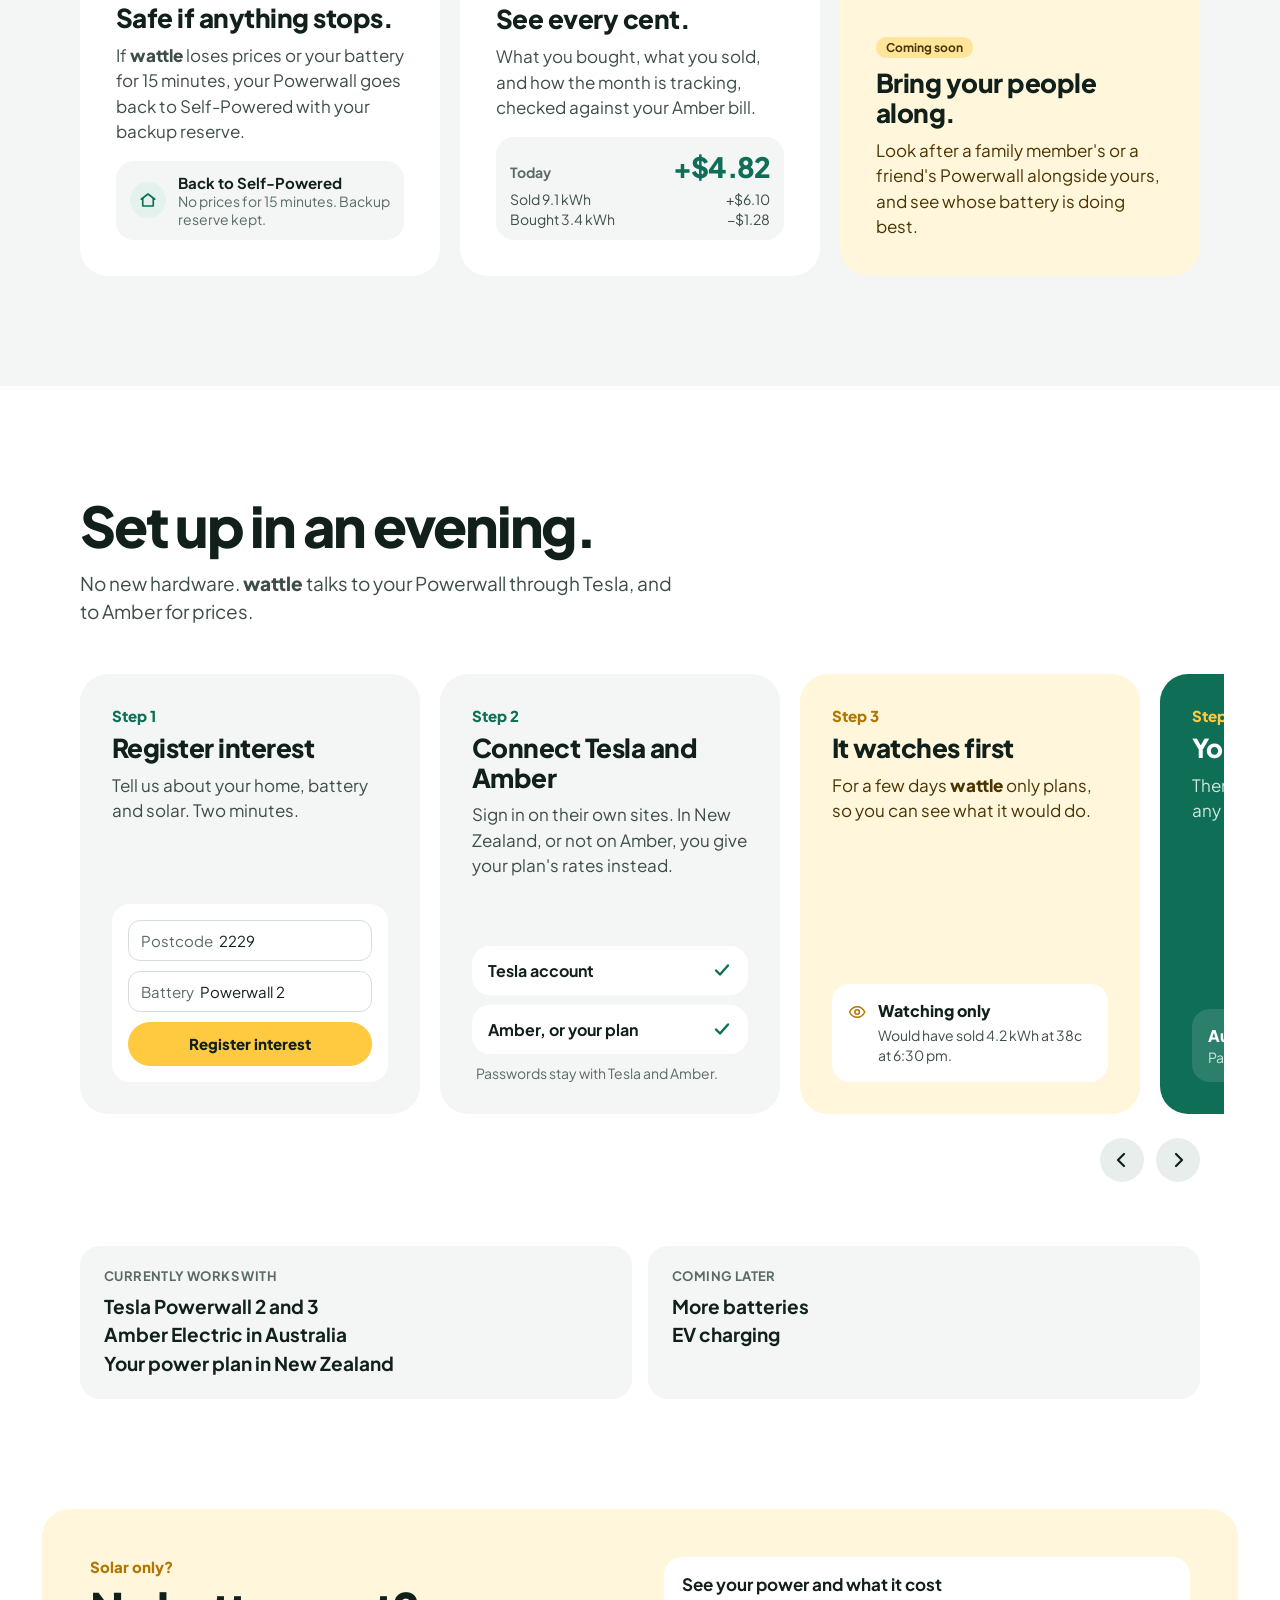
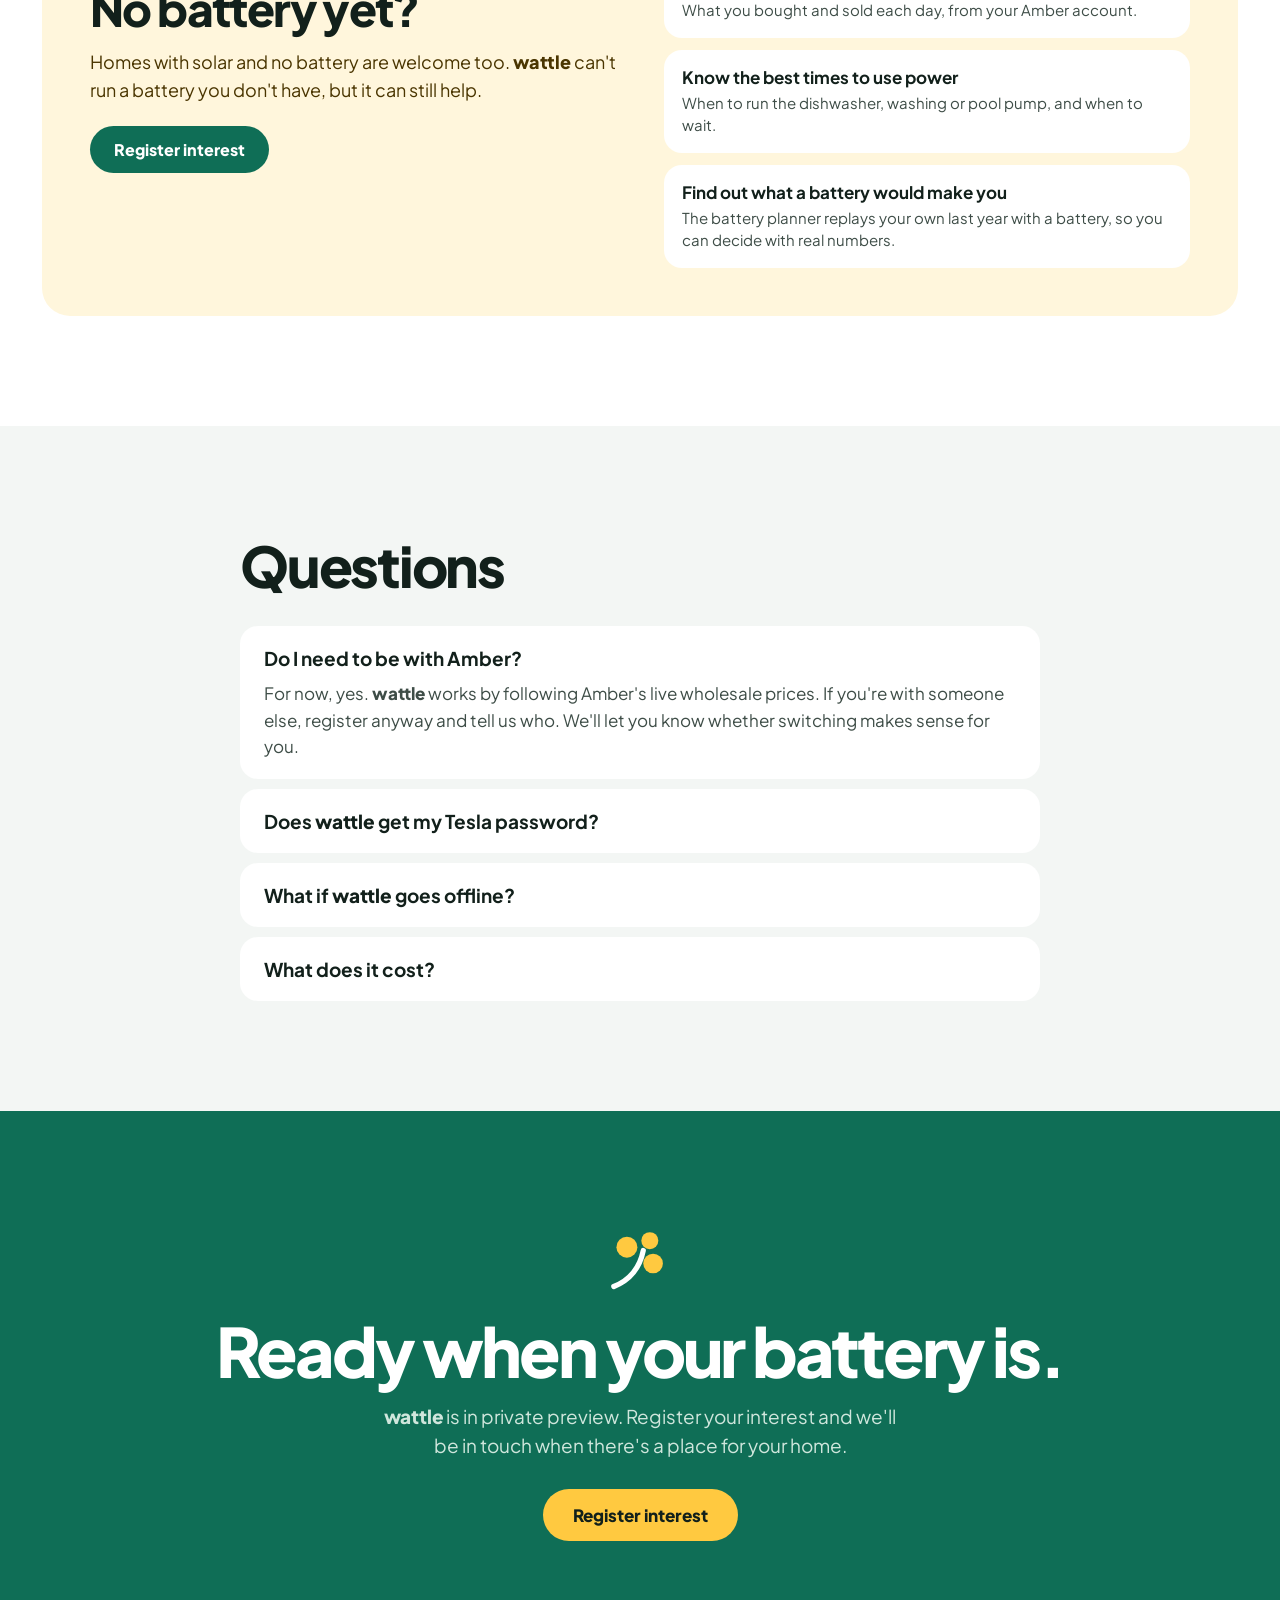
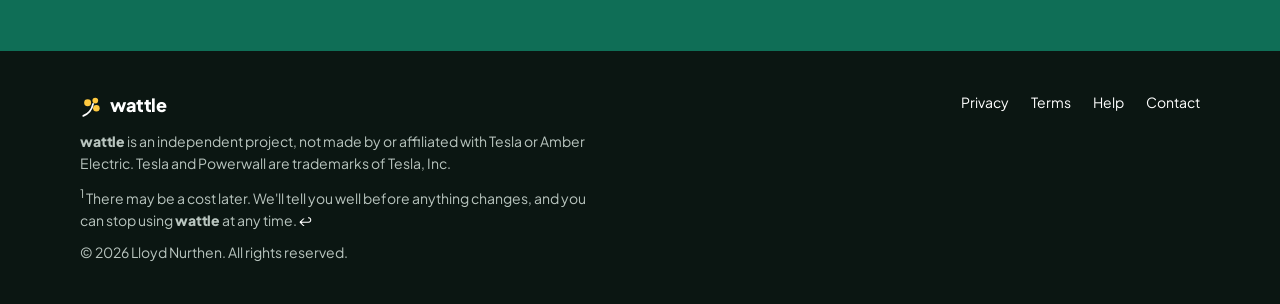
==== commit b728b3db: ""No battery yet" on the register form, and a "No battery yet?" section on the home page (wattle #60)" ====
--- a/index.html
+++ b/index.html
@@ -209,6 +209,22 @@
     </div>
   </section>
 
+  <section id="no-battery" style="background: #FFFFFF; padding: 0 24px 110px">
+    <div style="max-width: 1100px; margin: 0 auto; background: #FFF6DC; border-radius: 28px; padding: clamp(28px, 5vw, 48px); display: flex; flex-wrap: wrap; gap: 28px 48px; align-items: flex-start">
+      <div style="flex: 1 1 340px">
+        <div style="font-size: 15px; font-weight: 800; color: #B07600">Solar only?</div>
+        <h2 style="margin: 8px 0 0; font-size: clamp(30px, 4.4vw, 46px); line-height: 1.08; font-weight: 800; letter-spacing: -0.035em">No battery yet?</h2>
+        <p style="margin: 14px 0 0; font-size: 18px; line-height: 1.55; color: #4A3500">Homes with solar and no battery are welcome too. <span class="wm">wattle</span> can't run a battery you don't have, but it can still help.</p>
+        <a href="/register/" style="display: inline-block; margin-top: 22px; background: #0F6E56; color: #FFFFFF; text-decoration: none; font-weight: 800; font-size: 16px; border-radius: 24px; padding: 13px 24px">Register interest</a>
+      </div>
+      <ul style="flex: 1 1 340px; list-style: none; margin: 0; padding: 0; display: flex; flex-direction: column; gap: 12px">
+        <li style="background: #FFFFFF; border-radius: 18px; padding: 16px 18px"><div style="font-size: 17px; font-weight: 700">See your power and what it cost</div><div style="font-size: 15px; line-height: 1.5; color: #3E4D47; margin-top: 4px">What you bought and sold each day, from your Amber account.</div></li>
+        <li style="background: #FFFFFF; border-radius: 18px; padding: 16px 18px"><div style="font-size: 17px; font-weight: 700">Know the best times to use power</div><div style="font-size: 15px; line-height: 1.5; color: #3E4D47; margin-top: 4px">When to run the dishwasher, washing or pool pump, and when to wait.</div></li>
+        <li style="background: #FFFFFF; border-radius: 18px; padding: 16px 18px"><div style="font-size: 17px; font-weight: 700">Find out what a battery would make you</div><div style="font-size: 15px; line-height: 1.5; color: #3E4D47; margin-top: 4px">The battery planner replays your own last year with a battery, so you can decide with real numbers.</div></li>
+      </ul>
+    </div>
+  </section>
+
   <section id="faq" style="background: #F3F6F4; padding: 110px 24px">
     <div style="max-width: 800px; margin: 0 auto">
       <h2 style="margin: 0 0 32px; font-size: clamp(34px, 5vw, 56px); line-height: 1.05; font-weight: 800; letter-spacing: -0.04em">Questions</h2>
